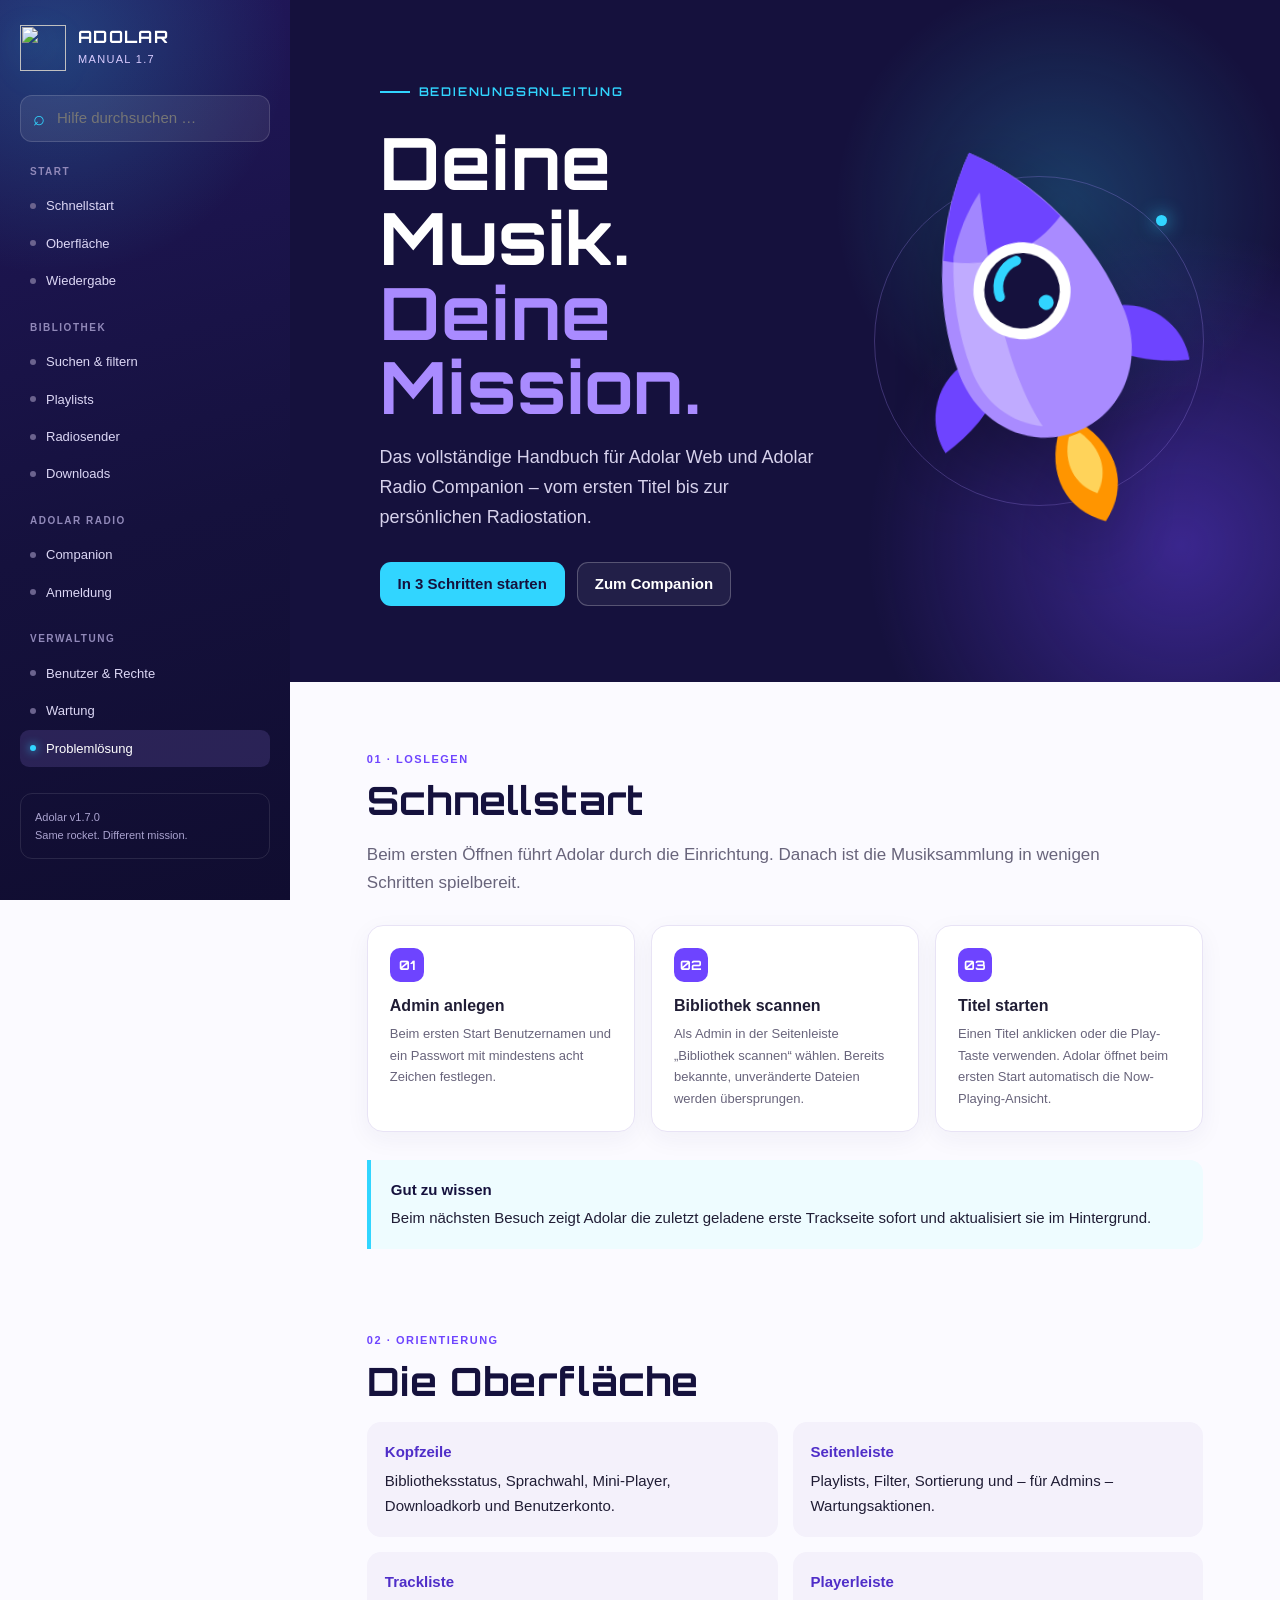
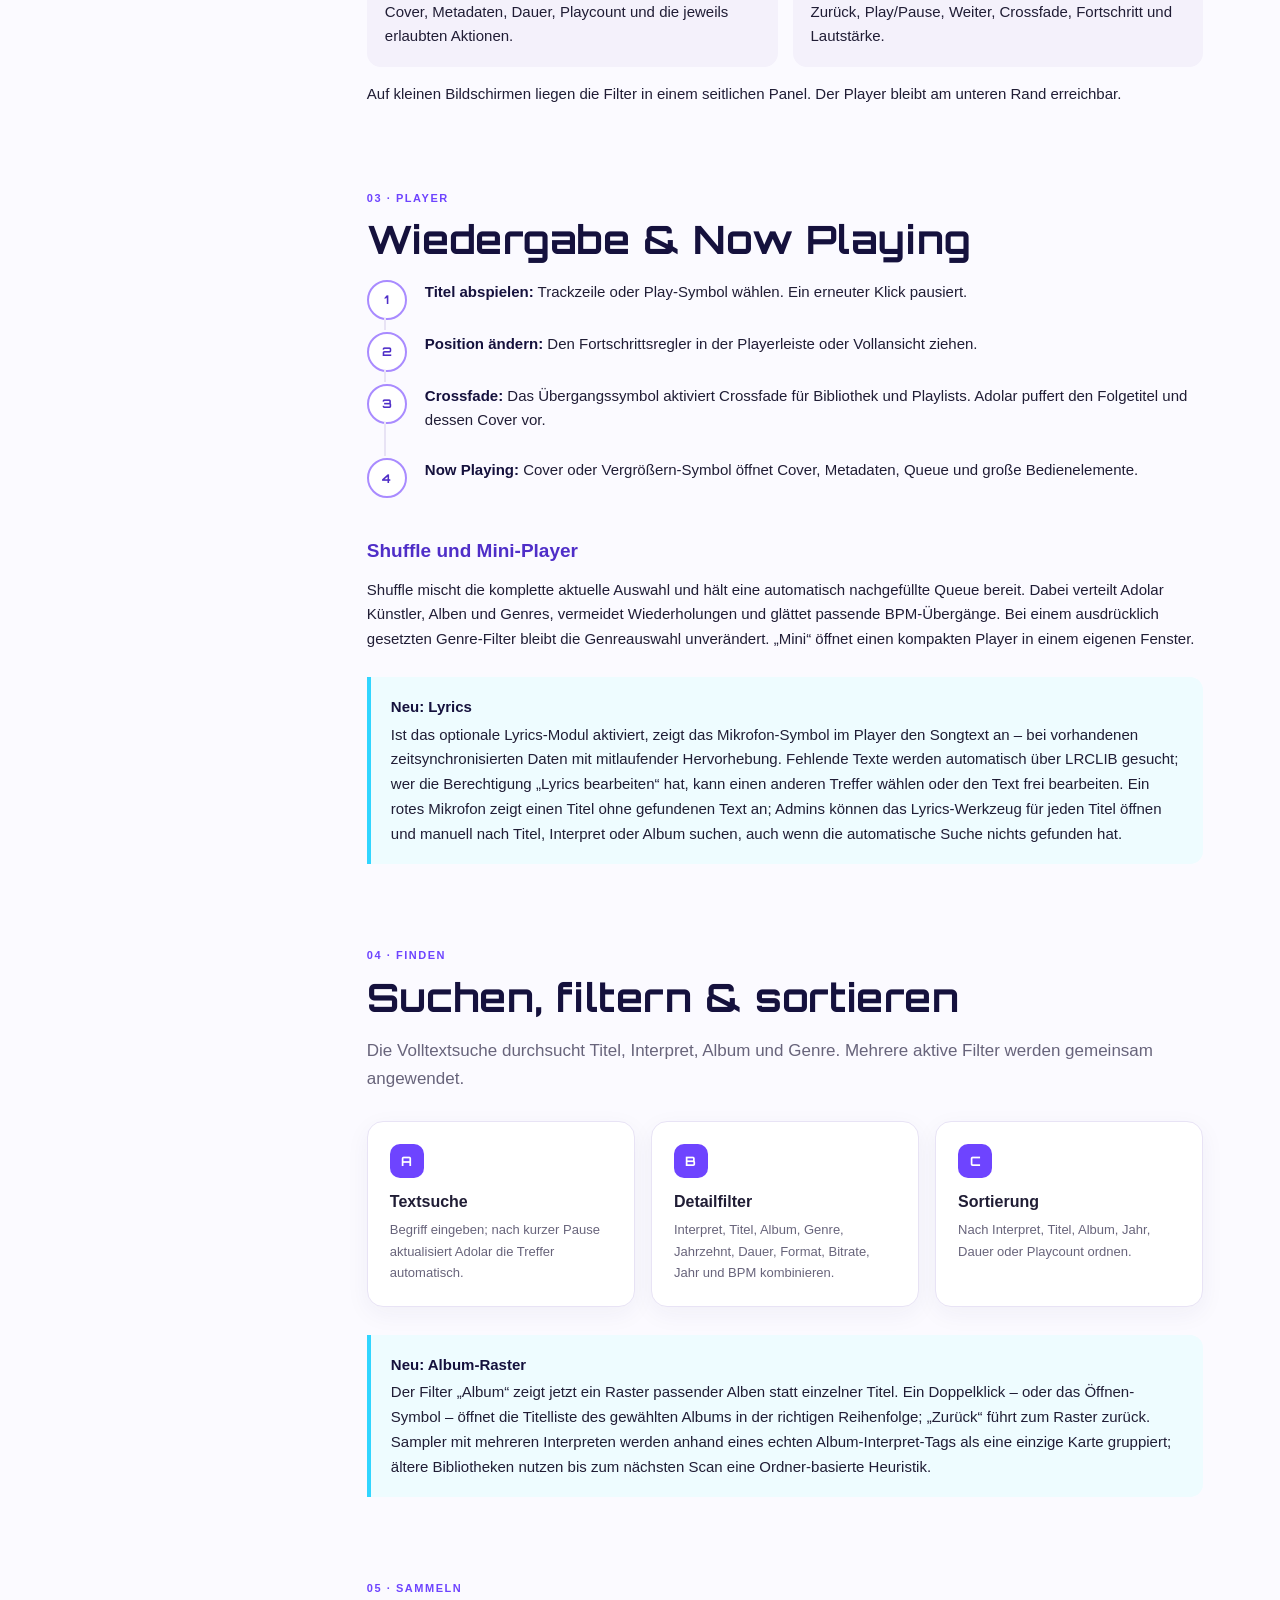
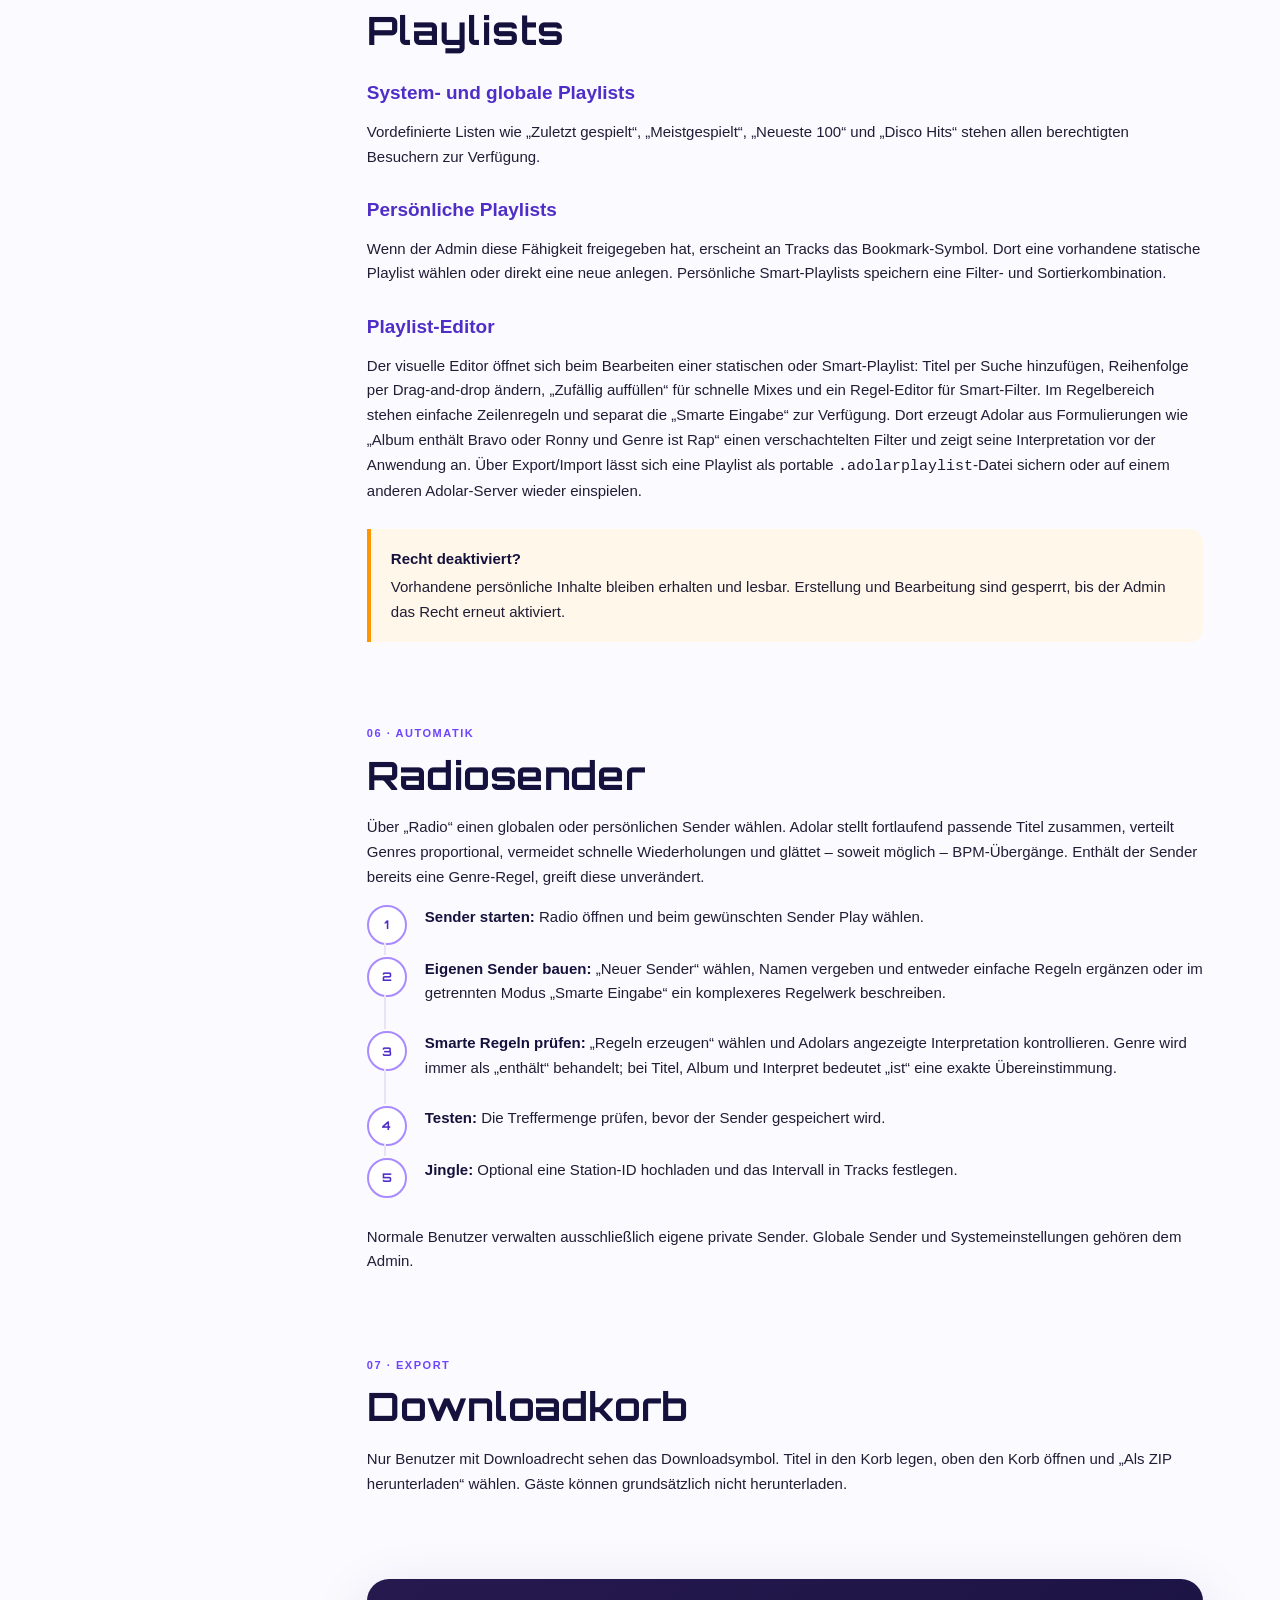
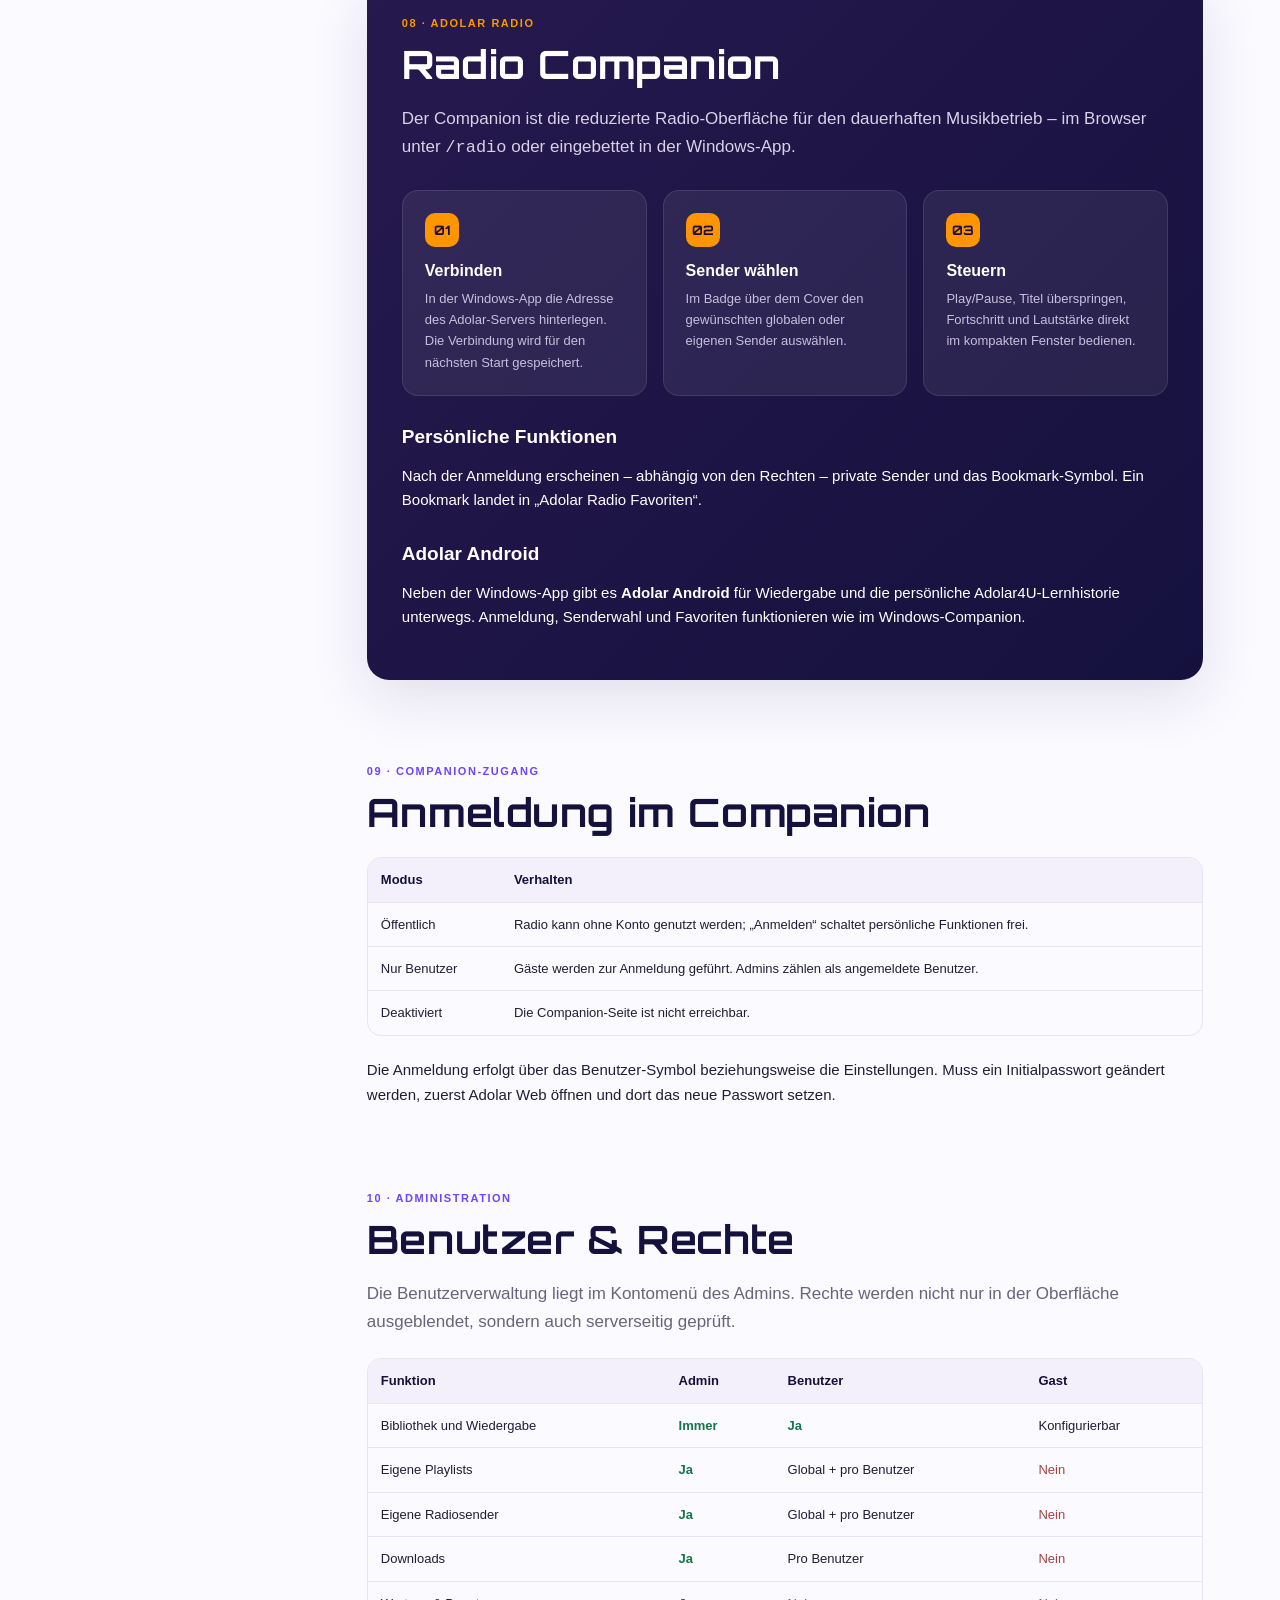
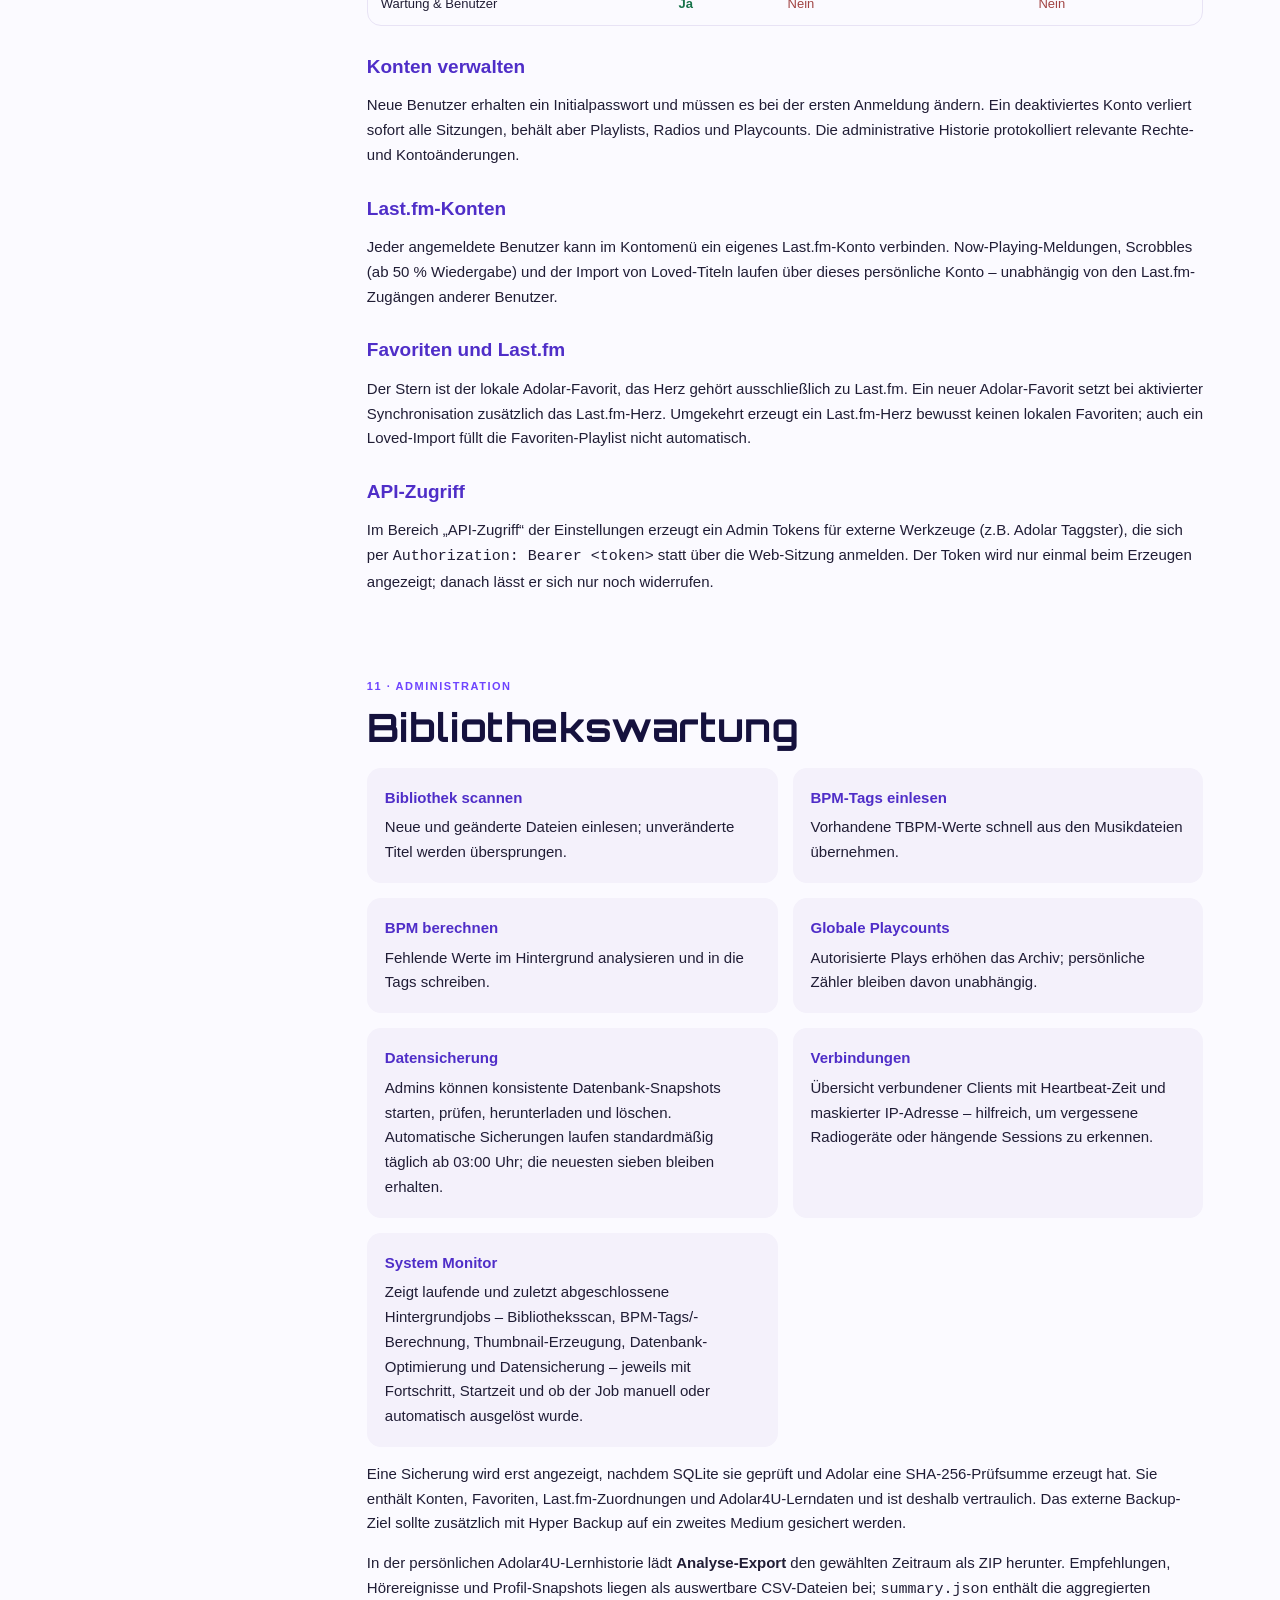
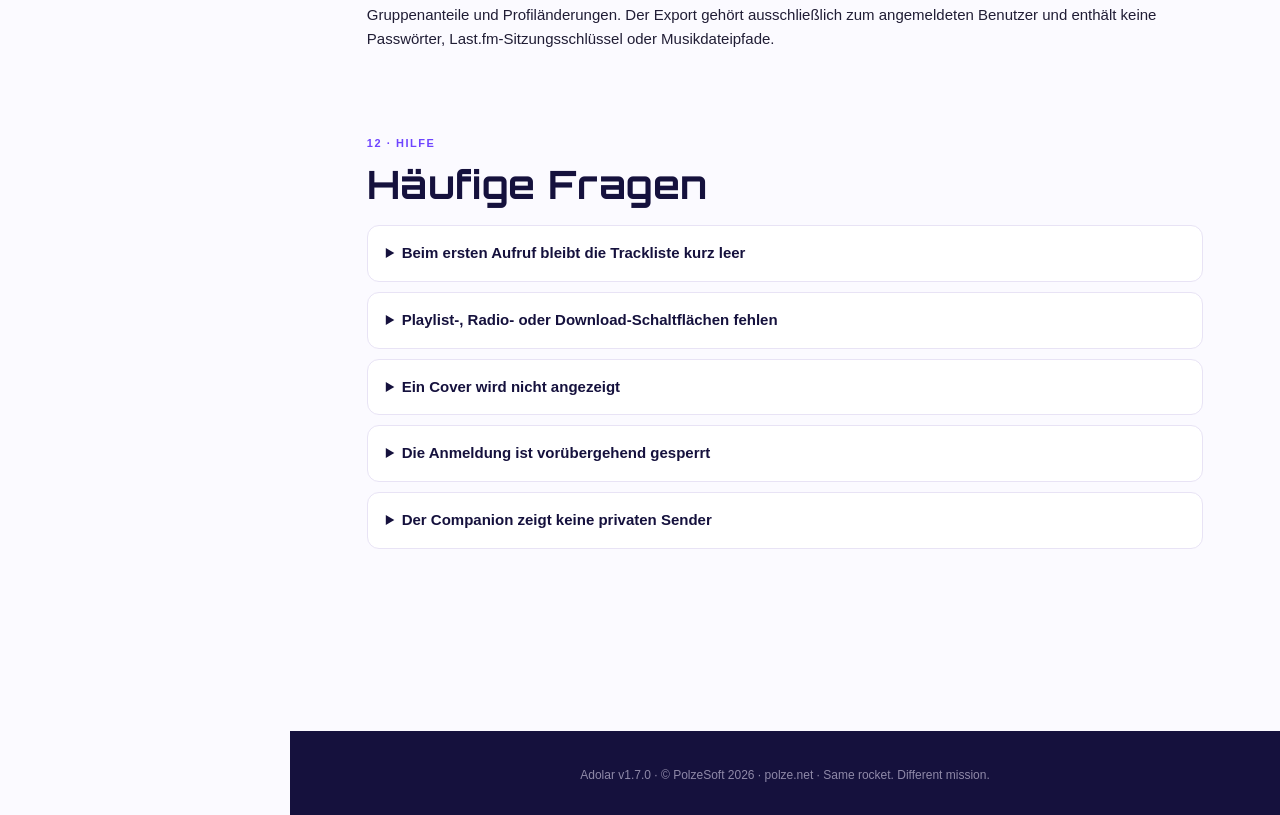
==== hilfe/manual.html @ d7c5a569 "docs: add lyrics roadmap and LRCLIB tray helper" ====
<!doctype html>
<html lang="de">
<head>
  <meta charset="utf-8">
  <meta name="viewport" content="width=device-width,initial-scale=1">
  <meta name="theme-color" content="#15113D">
  <title>Adolar Handbuch · Web & Radio Companion</title>
  <link rel="icon" href="../static/logo.svg" type="image/svg+xml">
  <link rel="preconnect" href="https://fonts.googleapis.com">
  <link rel="preconnect" href="https://fonts.gstatic.com" crossorigin>
  <link href="https://fonts.googleapis.com/css2?family=Orbitron:wght@600;700&display=swap" rel="stylesheet">
  <style>
    :root {
      --violet-dark:#4f2ec8; --violet:#6e44ff; --lavender:#a98bff;
      --lavender-light:#d9ccff; --cyan:#31d5ff; --navy:#15113d;
      --orange:#ff9500; --yellow:#ffd35a; --ink:#201d35; --muted:#68647b;
      --paper:#fbfaff; --line:#e8e3f5; --card:#fff; --sidebar:290px;
      --shadow:0 18px 60px rgba(38,25,93,.12);
    }
    * { box-sizing:border-box; }
    html { scroll-behavior:smooth; }
    body { margin:0; color:var(--ink); background:var(--paper); font:15px/1.65 Inter,-apple-system,BlinkMacSystemFont,"Segoe UI",sans-serif; }
    a { color:var(--violet-dark); text-decoration-thickness:1px; text-underline-offset:3px; }
    button,input { font:inherit; }
    .shell { min-height:100vh; }
    .sidebar { position:fixed; inset:0 auto 0 0; width:var(--sidebar); padding:25px 20px; color:#fff; background:
      radial-gradient(circle at 20% 5%,rgba(49,213,255,.22),transparent 26%),
      linear-gradient(165deg,#21175b 0%,var(--navy) 58%,#100d30 100%); overflow:auto; z-index:10; }
    .brand { display:flex; align-items:center; gap:12px; margin-bottom:24px; }
    .brand img { width:46px; height:46px; filter:drop-shadow(0 8px 15px rgba(49,213,255,.18)); }
    .brand-name { font:700 17px/1 "Orbitron","Segoe UI",sans-serif; letter-spacing:.08em; }
    .brand-sub { margin-top:5px; color:var(--lavender-light); font-size:11px; letter-spacing:.12em; text-transform:uppercase; }
    .search { position:relative; margin:0 0 22px; }
    .search input { width:100%; border:1px solid rgba(255,255,255,.14); border-radius:12px; padding:10px 12px 10px 36px; color:#fff; background:rgba(255,255,255,.08); outline:none; }
    .search input:focus { border-color:var(--cyan); box-shadow:0 0 0 3px rgba(49,213,255,.12); }
    .search::before { content:"⌕"; position:absolute; left:13px; top:7px; font-size:20px; color:var(--cyan); }
    .nav-label { margin:20px 10px 7px; color:#9189b9; font-size:10px; font-weight:700; letter-spacing:.15em; text-transform:uppercase; }
    nav a { display:flex; align-items:center; gap:10px; padding:8px 10px; border-radius:9px; color:#dcd7f5; text-decoration:none; font-size:13px; }
    nav a:hover,nav a.active { color:#fff; background:rgba(169,139,255,.16); }
    nav a::before { content:""; width:6px; height:6px; border-radius:50%; background:#6b638e; }
    nav a.active::before { background:var(--cyan); box-shadow:0 0 10px var(--cyan); }
    .side-foot { margin-top:26px; padding:14px; border:1px solid rgba(255,255,255,.1); border-radius:12px; color:#aaa3cf; font-size:11px; }
    .main { margin-left:var(--sidebar); }
    .hero { min-height:510px; padding:76px clamp(28px,7vw,110px); color:#fff; background:
      radial-gradient(circle at 78% 30%,rgba(49,213,255,.22),transparent 25%),
      radial-gradient(circle at 90% 80%,rgba(110,68,255,.42),transparent 30%),var(--navy); overflow:hidden; }
    .hero-grid { display:grid; grid-template-columns:minmax(0,1.2fr) minmax(300px,.8fr); align-items:center; gap:55px; max-width:1180px; margin:auto; }
    .eyebrow { display:inline-flex; align-items:center; gap:9px; color:var(--cyan); font:600 12px/1 "Orbitron",sans-serif; letter-spacing:.15em; text-transform:uppercase; }
    .eyebrow::before { content:""; width:30px; height:2px; background:var(--cyan); }
    h1,h2,h3 { line-height:1.18; }
    h1 { max-width:720px; margin:24px 0 19px; font:700 clamp(38px,6vw,72px)/1.04 "Orbitron",sans-serif; letter-spacing:.015em; }
    h1 span { color:var(--lavender); }
    .lead { max-width:670px; margin:0 0 30px; color:#d7d2ec; font-size:18px; }
    .hero-actions { display:flex; gap:12px; flex-wrap:wrap; }
    .btn { display:inline-flex; align-items:center; justify-content:center; min-height:44px; padding:0 17px; border:1px solid transparent; border-radius:11px; font-weight:700; text-decoration:none; }
    .btn.primary { color:var(--navy); background:var(--cyan); }
    .btn.ghost { color:#fff; border-color:rgba(255,255,255,.24); background:rgba(255,255,255,.06); }
    .rocket-card { position:relative; min-height:340px; display:grid; place-items:center; }
    .orbit { position:absolute; width:330px; height:330px; border:1px solid rgba(169,139,255,.28); border-radius:50%; }
    .orbit::after { content:""; position:absolute; top:38px; right:36px; width:11px; height:11px; border-radius:50%; background:var(--cyan); box-shadow:0 0 18px var(--cyan); }
    .rocket-card svg { position:relative; width:min(100%,340px); filter:drop-shadow(0 28px 38px rgba(0,0,0,.3)); transform:rotate(3deg); }
    .content { max-width:1040px; margin:auto; padding:68px clamp(24px,6vw,80px) 100px; }
    section { scroll-margin-top:26px; margin-bottom:82px; }
    h2 { margin:0 0 18px; color:var(--navy); font:700 clamp(27px,4vw,39px)/1.15 "Orbitron",sans-serif; letter-spacing:.015em; }
    h3 { margin:30px 0 12px; color:var(--violet-dark); font-size:19px; }
    .kicker { margin-bottom:10px; color:var(--violet); font-size:11px; font-weight:800; letter-spacing:.14em; text-transform:uppercase; }
    .intro { max-width:800px; color:var(--muted); font-size:17px; }
    .cards { display:grid; grid-template-columns:repeat(3,minmax(0,1fr)); gap:16px; margin:28px 0; }
    .card { padding:22px; border:1px solid var(--line); border-radius:16px; background:var(--card); box-shadow:0 7px 25px rgba(49,37,95,.05); }
    .card .num { display:grid; place-items:center; width:34px; height:34px; margin-bottom:15px; border-radius:10px; color:#fff; background:var(--violet); font:700 13px "Orbitron",sans-serif; }
    .card h3 { margin:0 0 7px; color:var(--ink); font-size:16px; }
    .card p { margin:0; color:var(--muted); font-size:13px; }
    .callout { margin:25px 0; padding:18px 20px; border-left:4px solid var(--cyan); border-radius:0 13px 13px 0; background:#eefcff; }
    .callout.warning { border-color:var(--orange); background:#fff7e9; }
    .callout strong { display:block; margin-bottom:3px; color:var(--navy); }
    .steps { counter-reset:step; padding:0; list-style:none; }
    .steps li { position:relative; min-height:52px; padding:0 0 25px 58px; }
    .steps li::before { counter-increment:step; content:counter(step); position:absolute; left:0; top:0; display:grid; place-items:center; width:36px; height:36px; border:2px solid var(--lavender); border-radius:50%; color:var(--violet-dark); font:700 12px "Orbitron",sans-serif; background:#fff; }
    .steps li:not(:last-child)::after { content:""; position:absolute; left:17px; top:38px; bottom:2px; width:2px; background:var(--line); }
    .steps strong { color:var(--navy); }
    .ui-map { display:grid; grid-template-columns:repeat(2,minmax(0,1fr)); gap:15px; }
    .ui-item { padding:18px; border-radius:14px; background:#f4f1fb; }
    .ui-item b { display:block; margin-bottom:5px; color:var(--violet-dark); }
    table { width:100%; border-collapse:separate; border-spacing:0; margin:22px 0; overflow:hidden; border:1px solid var(--line); border-radius:14px; font-size:13px; }
    th,td { padding:11px 13px; border-bottom:1px solid var(--line); text-align:left; vertical-align:top; }
    th { color:var(--navy); background:#f3f0fb; }
    tr:last-child td { border-bottom:0; }
    .yes { color:#18734a; font-weight:700; } .no { color:#a14444; }
    details { margin:10px 0; border:1px solid var(--line); border-radius:12px; background:#fff; }
    summary { cursor:pointer; padding:15px 18px; color:var(--navy); font-weight:700; }
    details p { padding:0 18px 17px; margin:0; color:var(--muted); }
    .companion { padding:35px; border-radius:22px; color:#fff; background:linear-gradient(135deg,#26194e,var(--navy)); box-shadow:var(--shadow); }
    .companion h2,.companion h3 { color:#fff; } .companion .intro { color:#d8d1e8; }
    .companion .card { border-color:rgba(255,255,255,.1); background:rgba(255,255,255,.07); box-shadow:none; }
    .companion .card h3 { color:#fff; } .companion .card p { color:#c7c0db; }
    .companion .card .num { color:var(--navy); background:var(--orange); }
    .search-hidden { display:none !important; }
    .no-results { display:none; padding:30px; border:1px dashed var(--lavender); border-radius:14px; text-align:center; color:var(--muted); }
    footer { padding:35px; color:#8f89a8; background:var(--navy); text-align:center; font-size:12px; }
    @media (max-width:900px) {
      :root { --sidebar:0px; }
      .sidebar { position:sticky; top:0; width:100%; height:auto; padding:12px 16px; overflow:visible; display:flex; align-items:center; gap:14px; }
      .brand { margin:0; min-width:max-content; } .brand img { width:34px; height:34px; } .brand-sub,.nav-label,.side-foot { display:none; }
      .search { flex:1; margin:0; } nav { display:none; }
      .main { margin:0; } .hero { padding-top:55px; } .hero-grid { grid-template-columns:1fr; } .rocket-card { display:none; }
      .cards { grid-template-columns:1fr; } .ui-map { grid-template-columns:1fr; }
    }
    @media (max-width:580px) { .brand-name { font-size:13px; } .content { padding-inline:18px; } .hero { padding-inline:22px; } .companion { padding:24px 18px; } table { display:block; overflow-x:auto; } }
    @media print { .sidebar,.hero-actions { display:none; } .main { margin:0; } .hero { min-height:auto; padding:35px; background:#fff; color:var(--navy); } .hero-grid { display:block; } .rocket-card { display:none; } .lead { color:var(--muted); } .content { max-width:none; padding:35px; } section { break-inside:avoid; margin-bottom:45px; } .companion { color:var(--ink); background:#fff; border:1px solid var(--line); box-shadow:none; } .companion h2,.companion h3 { color:var(--navy); } }
  </style>
</head>
<body>
<div class="shell">
  <aside class="sidebar">
    <div class="brand"><img src="../static/logo.svg" alt=""><div><div class="brand-name">ADOLAR</div><div class="brand-sub">Manual 1.7</div></div></div>
    <div class="search"><input id="help-search" type="search" placeholder="Hilfe durchsuchen …" aria-label="Handbuch durchsuchen"></div>
    <nav aria-label="Kapitel">
      <div class="nav-label">Start</div>
      <a href="#start">Schnellstart</a><a href="#oberflaeche">Oberfläche</a><a href="#wiedergabe">Wiedergabe</a>
      <div class="nav-label">Bibliothek</div>
      <a href="#suchen">Suchen & filtern</a><a href="#playlists">Playlists</a><a href="#radio">Radiosender</a><a href="#downloads">Downloads</a>
      <div class="nav-label">Adolar Radio</div>
      <a href="#companion">Companion</a><a href="#anmeldung">Anmeldung</a>
      <div class="nav-label">Verwaltung</div>
      <a href="#benutzer">Benutzer & Rechte</a><a href="#wartung">Wartung</a><a href="#probleme">Problemlösung</a>
    </nav>
    <div class="side-foot">Adolar v1.7.0<br>Same rocket. Different mission.</div>
  </aside>

  <main class="main">
    <header class="hero">
      <div class="hero-grid">
        <div><div class="eyebrow">Bedienungsanleitung</div><h1>Deine Musik.<br><span>Deine Mission.</span></h1>
          <p class="lead">Das vollständige Handbuch für Adolar Web und Adolar Radio Companion – vom ersten Titel bis zur persönlichen Radiostation.</p>
          <div class="hero-actions"><a class="btn primary" href="#start">In 3 Schritten starten</a><a class="btn ghost" href="#companion">Zum Companion</a></div>
        </div>
        <div class="rocket-card" aria-hidden="true"><div class="orbit"></div>
          <svg viewBox="0 0 280 390" xmlns="http://www.w3.org/2000/svg">
            <g transform="translate(0 0) rotate(-24 140 190)">
              <path fill="#ff9500" d="M126 278 C100 312 105 350 136 372 C167 350 172 312 146 278 Z"/><path fill="#ffd35a" d="M132 287 C118 308 121 331 138 345 C154 331 157 308 143 287 Z"/>
              <rect x="95" y="243" width="90" height="34" rx="17" fill="#6e44ff"/><path fill="#6e44ff" d="M62 190 C30 200 14 232 20 260 C47 253 73 239 94 216 Z M188 216 C210 239 235 253 262 260 C268 232 252 200 220 190 Z"/>
              <path fill="#a98bff" d="M140 8 C91 55 58 127 58 197 C58 247 94 285 140 285 C186 285 222 247 222 197 C222 127 189 55 140 8 Z"/><path fill="#6e44ff" d="M140 8 C116 31 96 61 82 93 C119 116 161 116 198 93 C184 61 164 31 140 8 Z"/><path fill="#d9ccff" opacity=".48" d="M92 93 C78 126 70 162 70 197 C70 230 87 256 113 269 C103 223 107 155 136 46 C119 58 104 74 92 93 Z"/>
              <circle cx="140" cy="145" r="45" fill="#fff"/><circle cx="140" cy="145" r="35" fill="#15113d"/><path d="M119 143 C119 129 131 117 145 117" fill="none" stroke="#31d5ff" stroke-width="9" stroke-linecap="round"/><circle cx="157" cy="163" r="7" fill="#31d5ff"/>
            </g>
          </svg>
        </div>
      </div>
    </header>

    <div class="content" id="manual-content">
      <div id="no-results" class="no-results">Kein Kapitel passt zu deiner Suche. Probiere einen kürzeren Begriff.</div>

      <section id="start" data-search="start schnellstart anmelden admin scan musik">
        <div class="kicker">01 · Loslegen</div><h2>Schnellstart</h2><p class="intro">Beim ersten Öffnen führt Adolar durch die Einrichtung. Danach ist die Musiksammlung in wenigen Schritten spielbereit.</p>
        <div class="cards"><article class="card"><div class="num">01</div><h3>Admin anlegen</h3><p>Beim ersten Start Benutzernamen und ein Passwort mit mindestens acht Zeichen festlegen.</p></article><article class="card"><div class="num">02</div><h3>Bibliothek scannen</h3><p>Als Admin in der Seitenleiste „Bibliothek scannen“ wählen. Bereits bekannte, unveränderte Dateien werden übersprungen.</p></article><article class="card"><div class="num">03</div><h3>Titel starten</h3><p>Einen Titel anklicken oder die Play-Taste verwenden. Adolar öffnet beim ersten Start automatisch die Now-Playing-Ansicht.</p></article></div>
        <div class="callout"><strong>Gut zu wissen</strong>Beim nächsten Besuch zeigt Adolar die zuletzt geladene erste Trackseite sofort und aktualisiert sie im Hintergrund.</div>
      </section>

      <section id="oberflaeche" data-search="oberfläche navigation topbar seitenleiste trackliste player korb">
        <div class="kicker">02 · Orientierung</div><h2>Die Oberfläche</h2>
        <div class="ui-map"><div class="ui-item"><b>Kopfzeile</b>Bibliotheksstatus, Sprachwahl, Mini-Player, Downloadkorb und Benutzerkonto.</div><div class="ui-item"><b>Seitenleiste</b>Playlists, Filter, Sortierung und – für Admins – Wartungsaktionen.</div><div class="ui-item"><b>Trackliste</b>Cover, Metadaten, Dauer, Playcount und die jeweils erlaubten Aktionen.</div><div class="ui-item"><b>Playerleiste</b>Zurück, Play/Pause, Weiter, Crossfade, Fortschritt und Lautstärke.</div></div>
        <p>Auf kleinen Bildschirmen liegen die Filter in einem seitlichen Panel. Der Player bleibt am unteren Rand erreichbar.</p>
      </section>

      <section id="wiedergabe" data-search="wiedergabe now playing crossfade lautstärke shuffle mini player fortschritt">
        <div class="kicker">03 · Player</div><h2>Wiedergabe & Now Playing</h2>
        <ol class="steps"><li><strong>Titel abspielen:</strong> Trackzeile oder Play-Symbol wählen. Ein erneuter Klick pausiert.</li><li><strong>Position ändern:</strong> Den Fortschrittsregler in der Playerleiste oder Vollansicht ziehen.</li><li><strong>Crossfade:</strong> Das Übergangssymbol aktiviert Crossfade für Bibliothek und Playlists. Adolar puffert den Folgetitel und dessen Cover vor.</li><li><strong>Now Playing:</strong> Cover oder Vergrößern-Symbol öffnet Cover, Metadaten, Queue und große Bedienelemente.</li></ol>
        <h3>Shuffle und Mini-Player</h3><p>Shuffle mischt die komplette aktuelle Auswahl und hält eine automatisch nachgefüllte Queue bereit. Dabei verteilt Adolar Künstler, Alben und Genres, vermeidet Wiederholungen und glättet passende BPM-Übergänge. Bei einem ausdrücklich gesetzten Genre-Filter bleibt die Genreauswahl unverändert. „Mini“ öffnet einen kompakten Player in einem eigenen Fenster.</p>
        <div class="callout"><strong>Neu: Lyrics</strong>Ist das optionale Lyrics-Modul aktiviert, zeigt das Mikrofon-Symbol im Player den Songtext an – bei vorhandenen zeitsynchronisierten Daten mit mitlaufender Hervorhebung. Fehlende Texte werden automatisch über LRCLIB gesucht; wer die Berechtigung „Lyrics bearbeiten“ hat, kann einen anderen Treffer wählen oder den Text frei bearbeiten. Ein rotes Mikrofon zeigt einen Titel ohne gefundenen Text an; Admins können das Lyrics-Werkzeug für jeden Titel öffnen und manuell nach Titel, Interpret oder Album suchen, auch wenn die automatische Suche nichts gefunden hat.</div>
      </section>

      <section id="suchen" data-search="suche filter interpret titel album genre jahr jahrzehnt bpm bitrate format sortieren raster grid sampler various artists">
        <div class="kicker">04 · Finden</div><h2>Suchen, filtern & sortieren</h2><p class="intro">Die Volltextsuche durchsucht Titel, Interpret, Album und Genre. Mehrere aktive Filter werden gemeinsam angewendet.</p>
        <div class="cards"><article class="card"><div class="num">A</div><h3>Textsuche</h3><p>Begriff eingeben; nach kurzer Pause aktualisiert Adolar die Treffer automatisch.</p></article><article class="card"><div class="num">B</div><h3>Detailfilter</h3><p>Interpret, Titel, Album, Genre, Jahrzehnt, Dauer, Format, Bitrate, Jahr und BPM kombinieren.</p></article><article class="card"><div class="num">C</div><h3>Sortierung</h3><p>Nach Interpret, Titel, Album, Jahr, Dauer oder Playcount ordnen.</p></article></div>
        <div class="callout"><strong>Neu: Album-Raster</strong>Der Filter „Album“ zeigt jetzt ein Raster passender Alben statt einzelner Titel. Ein Doppelklick – oder das Öffnen-Symbol – öffnet die Titelliste des gewählten Albums in der richtigen Reihenfolge; „Zurück“ führt zum Raster zurück. Sampler mit mehreren Interpreten werden anhand eines echten Album-Interpret-Tags als eine einzige Karte gruppiert; ältere Bibliotheken nutzen bis zum nächsten Scan eine Ordner-basierte Heuristik.</div>
      </section>

      <section id="playlists" data-search="playlist smart statisch bookmark favoriten löschen persönlich global editor dragdrop drag drop import export adolarplaylist">
        <div class="kicker">05 · Sammeln</div><h2>Playlists</h2>
        <h3>System- und globale Playlists</h3><p>Vordefinierte Listen wie „Zuletzt gespielt“, „Meistgespielt“, „Neueste 100“ und „Disco Hits“ stehen allen berechtigten Besuchern zur Verfügung.</p>
        <h3>Persönliche Playlists</h3><p>Wenn der Admin diese Fähigkeit freigegeben hat, erscheint an Tracks das Bookmark-Symbol. Dort eine vorhandene statische Playlist wählen oder direkt eine neue anlegen. Persönliche Smart-Playlists speichern eine Filter- und Sortierkombination.</p>
        <h3>Playlist-Editor</h3><p>Der visuelle Editor öffnet sich beim Bearbeiten einer statischen oder Smart-Playlist: Titel per Suche hinzufügen, Reihenfolge per Drag-and-drop ändern, „Zufällig auffüllen“ für schnelle Mixes und ein Regel-Editor für Smart-Filter. Im Regelbereich stehen einfache Zeilenregeln und separat die „Smarte Eingabe“ zur Verfügung. Dort erzeugt Adolar aus Formulierungen wie „Album enthält Bravo oder Ronny und Genre ist Rap“ einen verschachtelten Filter und zeigt seine Interpretation vor der Anwendung an. Über Export/Import lässt sich eine Playlist als portable <code>.adolarplaylist</code>-Datei sichern oder auf einem anderen Adolar-Server wieder einspielen.</p>
        <div class="callout warning"><strong>Recht deaktiviert?</strong>Vorhandene persönliche Inhalte bleiben erhalten und lesbar. Erstellung und Bearbeitung sind gesperrt, bis der Admin das Recht erneut aktiviert.</div>
      </section>

      <section id="radio" data-search="radio sender stations jingle regeln filter privat global crossfade">
        <div class="kicker">06 · Automatik</div><h2>Radiosender</h2><p>Über „Radio“ einen globalen oder persönlichen Sender wählen. Adolar stellt fortlaufend passende Titel zusammen, verteilt Genres proportional, vermeidet schnelle Wiederholungen und glättet – soweit möglich – BPM-Übergänge. Enthält der Sender bereits eine Genre-Regel, greift diese unverändert.</p>
        <ol class="steps"><li><strong>Sender starten:</strong> Radio öffnen und beim gewünschten Sender Play wählen.</li><li><strong>Eigenen Sender bauen:</strong> „Neuer Sender“ wählen, Namen vergeben und entweder einfache Regeln ergänzen oder im getrennten Modus „Smarte Eingabe“ ein komplexeres Regelwerk beschreiben.</li><li><strong>Smarte Regeln prüfen:</strong> „Regeln erzeugen“ wählen und Adolars angezeigte Interpretation kontrollieren. Genre wird immer als „enthält“ behandelt; bei Titel, Album und Interpret bedeutet „ist“ eine exakte Übereinstimmung.</li><li><strong>Testen:</strong> Die Treffermenge prüfen, bevor der Sender gespeichert wird.</li><li><strong>Jingle:</strong> Optional eine Station-ID hochladen und das Intervall in Tracks festlegen.</li></ol>
        <p>Normale Benutzer verwalten ausschließlich eigene private Sender. Globale Sender und Systemeinstellungen gehören dem Admin.</p>
      </section>

      <section id="downloads" data-search="download korb zip herunterladen berechtigung">
        <div class="kicker">07 · Export</div><h2>Downloadkorb</h2><p>Nur Benutzer mit Downloadrecht sehen das Downloadsymbol. Titel in den Korb legen, oben den Korb öffnen und „Als ZIP herunterladen“ wählen. Gäste können grundsätzlich nicht herunterladen.</p>
      </section>

      <section id="companion" class="companion" data-search="companion adolar radio windows android einstellungen station cover favoriten bookmark">
        <div class="kicker" style="color:var(--orange)">08 · Adolar Radio</div><h2>Radio Companion</h2><p class="intro">Der Companion ist die reduzierte Radio-Oberfläche für den dauerhaften Musikbetrieb – im Browser unter <code>/radio</code> oder eingebettet in der Windows-App.</p>
        <div class="cards"><article class="card"><div class="num">01</div><h3>Verbinden</h3><p>In der Windows-App die Adresse des Adolar-Servers hinterlegen. Die Verbindung wird für den nächsten Start gespeichert.</p></article><article class="card"><div class="num">02</div><h3>Sender wählen</h3><p>Im Badge über dem Cover den gewünschten globalen oder eigenen Sender auswählen.</p></article><article class="card"><div class="num">03</div><h3>Steuern</h3><p>Play/Pause, Titel überspringen, Fortschritt und Lautstärke direkt im kompakten Fenster bedienen.</p></article></div>
        <h3>Persönliche Funktionen</h3><p>Nach der Anmeldung erscheinen – abhängig von den Rechten – private Sender und das Bookmark-Symbol. Ein Bookmark landet in „Adolar Radio Favoriten“.</p>
        <h3>Adolar Android</h3><p>Neben der Windows-App gibt es <b>Adolar Android</b> für Wiedergabe und die persönliche Adolar4U-Lernhistorie unterwegs. Anmeldung, Senderwahl und Favoriten funktionieren wie im Windows-Companion.</p>
      </section>

      <section id="anmeldung" data-search="companion anmelden login öffentlich authentifiziert deaktiviert passwort">
        <div class="kicker">09 · Companion-Zugang</div><h2>Anmeldung im Companion</h2>
        <table><thead><tr><th>Modus</th><th>Verhalten</th></tr></thead><tbody><tr><td>Öffentlich</td><td>Radio kann ohne Konto genutzt werden; „Anmelden“ schaltet persönliche Funktionen frei.</td></tr><tr><td>Nur Benutzer</td><td>Gäste werden zur Anmeldung geführt. Admins zählen als angemeldete Benutzer.</td></tr><tr><td>Deaktiviert</td><td>Die Companion-Seite ist nicht erreichbar.</td></tr></tbody></table>
        <p>Die Anmeldung erfolgt über das Benutzer-Symbol beziehungsweise die Einstellungen. Muss ein Initialpasswort geändert werden, zuerst Adolar Web öffnen und dort das neue Passwort setzen.</p>
      </section>

      <section id="benutzer" data-search="admin benutzer rechte anonym gast account audit playlist radio download playcount lastfm konten api token taggster bearer">
        <div class="kicker">10 · Administration</div><h2>Benutzer & Rechte</h2><p class="intro">Die Benutzerverwaltung liegt im Kontomenü des Admins. Rechte werden nicht nur in der Oberfläche ausgeblendet, sondern auch serverseitig geprüft.</p>
        <table><thead><tr><th>Funktion</th><th>Admin</th><th>Benutzer</th><th>Gast</th></tr></thead><tbody><tr><td>Bibliothek und Wiedergabe</td><td class="yes">Immer</td><td class="yes">Ja</td><td>Konfigurierbar</td></tr><tr><td>Eigene Playlists</td><td class="yes">Ja</td><td>Global + pro Benutzer</td><td class="no">Nein</td></tr><tr><td>Eigene Radiosender</td><td class="yes">Ja</td><td>Global + pro Benutzer</td><td class="no">Nein</td></tr><tr><td>Downloads</td><td class="yes">Ja</td><td>Pro Benutzer</td><td class="no">Nein</td></tr><tr><td>Wartung & Benutzer</td><td class="yes">Ja</td><td class="no">Nein</td><td class="no">Nein</td></tr></tbody></table>
        <h3>Konten verwalten</h3><p>Neue Benutzer erhalten ein Initialpasswort und müssen es bei der ersten Anmeldung ändern. Ein deaktiviertes Konto verliert sofort alle Sitzungen, behält aber Playlists, Radios und Playcounts. Die administrative Historie protokolliert relevante Rechte- und Kontoänderungen.</p>
        <h3>Last.fm-Konten</h3><p>Jeder angemeldete Benutzer kann im Kontomenü ein eigenes Last.fm-Konto verbinden. Now-Playing-Meldungen, Scrobbles (ab 50 % Wiedergabe) und der Import von Loved-Titeln laufen über dieses persönliche Konto – unabhängig von den Last.fm-Zugängen anderer Benutzer.</p>
        <h3>Favoriten und Last.fm</h3><p>Der Stern ist der lokale Adolar-Favorit, das Herz gehört ausschließlich zu Last.fm. Ein neuer Adolar-Favorit setzt bei aktivierter Synchronisation zusätzlich das Last.fm-Herz. Umgekehrt erzeugt ein Last.fm-Herz bewusst keinen lokalen Favoriten; auch ein Loved-Import füllt die Favoriten-Playlist nicht automatisch.</p>
        <h3>API-Zugriff</h3><p>Im Bereich „API-Zugriff“ der Einstellungen erzeugt ein Admin Tokens für externe Werkzeuge (z.B. Adolar Taggster), die sich per <code>Authorization: Bearer &lt;token&gt;</code> statt über die Web-Sitzung anmelden. Der Token wird nur einmal beim Erzeugen angezeigt; danach lässt er sich nur noch widerrufen.</p>
      </section>

      <section id="wartung" data-search="wartung admin scan bpm tags lastfm playcount archiv backup datensicherung usb verbindungen clients ip system monitor jobs hintergrund">
        <div class="kicker">11 · Administration</div><h2>Bibliothekswartung</h2>
        <div class="ui-map"><div class="ui-item"><b>Bibliothek scannen</b>Neue und geänderte Dateien einlesen; unveränderte Titel werden übersprungen.</div><div class="ui-item"><b>BPM-Tags einlesen</b>Vorhandene TBPM-Werte schnell aus den Musikdateien übernehmen.</div><div class="ui-item"><b>BPM berechnen</b>Fehlende Werte im Hintergrund analysieren und in die Tags schreiben.</div><div class="ui-item"><b>Globale Playcounts</b>Autorisierte Plays erhöhen das Archiv; persönliche Zähler bleiben davon unabhängig.</div><div class="ui-item"><b>Datensicherung</b>Admins können konsistente Datenbank-Snapshots starten, prüfen, herunterladen und löschen. Automatische Sicherungen laufen standardmäßig täglich ab 03:00 Uhr; die neuesten sieben bleiben erhalten.</div><div class="ui-item"><b>Verbindungen</b>Übersicht verbundener Clients mit Heartbeat-Zeit und maskierter IP-Adresse – hilfreich, um vergessene Radiogeräte oder hängende Sessions zu erkennen.</div><div class="ui-item"><b>System Monitor</b>Zeigt laufende und zuletzt abgeschlossene Hintergrundjobs – Bibliotheksscan, BPM-Tags/-Berechnung, Thumbnail-Erzeugung, Datenbank-Optimierung und Datensicherung – jeweils mit Fortschritt, Startzeit und ob der Job manuell oder automatisch ausgelöst wurde.</div></div>
        <p>Eine Sicherung wird erst angezeigt, nachdem SQLite sie geprüft und Adolar eine SHA-256-Prüfsumme erzeugt hat. Sie enthält Konten, Favoriten, Last.fm-Zuordnungen und Adolar4U-Lerndaten und ist deshalb vertraulich. Das externe Backup-Ziel sollte zusätzlich mit Hyper Backup auf ein zweites Medium gesichert werden.</p>
        <p>In der persönlichen Adolar4U-Lernhistorie lädt <b>Analyse-Export</b> den gewählten Zeitraum als ZIP herunter. Empfehlungen, Hörereignisse und Profil-Snapshots liegen als auswertbare CSV-Dateien bei; <code>summary.json</code> enthält die aggregierten Gruppenanteile und Profiländerungen. Der Export gehört ausschließlich zum angemeldeten Benutzer und enthält keine Passwörter, Last.fm-Sitzungsschlüssel oder Musikdateipfade.</p>
      </section>

      <section id="probleme" data-search="probleme fehler langsam kein cover kein download login gesperrt ton">
        <div class="kicker">12 · Hilfe</div><h2>Häufige Fragen</h2>
        <details><summary>Beim ersten Aufruf bleibt die Trackliste kurz leer</summary><p>Ein NAS kann seine Festplatten schlafen legen. Adolar zeigt nach einem erfolgreichen Aufruf eine zwischengespeicherte erste Seite sofort an und aktualisiert sie im Hintergrund. Der allererste Aufruf eines neuen Browsers benötigt den normalen Datenbankzugriff.</p></details>
        <details><summary>Playlist-, Radio- oder Download-Schaltflächen fehlen</summary><p>Diese Funktionen hängen von globalen und persönlichen Benutzerrechten ab. Der Admin kann sie in der Benutzerverwaltung aktivieren.</p></details>
        <details><summary>Ein Cover wird nicht angezeigt</summary><p>Fehlt eingebettetes Cover-Art oder ist es beschädigt, verwendet Adolar automatisch einen farbigen Platzhalter mit den Initialen des Interpreten.</p></details>
        <details><summary>Die Anmeldung ist vorübergehend gesperrt</summary><p>Nach mehreren Fehlversuchen greift der Brute-Force-Schutz. Kurz warten oder den Admin bitten, die IP in der Benutzerverwaltung zu entsperren.</p></details>
        <details><summary>Der Companion zeigt keine privaten Sender</summary><p>Im Companion anmelden und prüfen lassen, ob das Recht „Eigene Radiosender“ aktiv ist. Private Sender anderer Benutzer bleiben unsichtbar.</p></details>
      </section>
    </div>
    <footer>Adolar v1.7.0 · © PolzeSoft 2026 · polze.net · Same rocket. Different mission.</footer>
  </main>
</div>
<script>
  const sections=[...document.querySelectorAll("#manual-content > section")];
  const links=[...document.querySelectorAll("nav a")];
  const search=document.getElementById("help-search");
  search.addEventListener("input",()=>{
    const q=search.value.trim().toLocaleLowerCase("de"); let visible=0;
    sections.forEach(s=>{const hit=!q||(s.textContent+" "+(s.dataset.search||"")).toLocaleLowerCase("de").includes(q);s.classList.toggle("search-hidden",!hit);if(hit)visible++;});
    document.getElementById("no-results").style.display=visible?"none":"block";
  });
  const observer=new IntersectionObserver(entries=>{entries.forEach(e=>{if(e.isIntersecting){links.forEach(a=>a.classList.toggle("active",a.hash==="#"+e.target.id));}});},{rootMargin:"-20% 0px -68%",threshold:0});
  sections.forEach(s=>observer.observe(s));
</script>
</body>
</html>
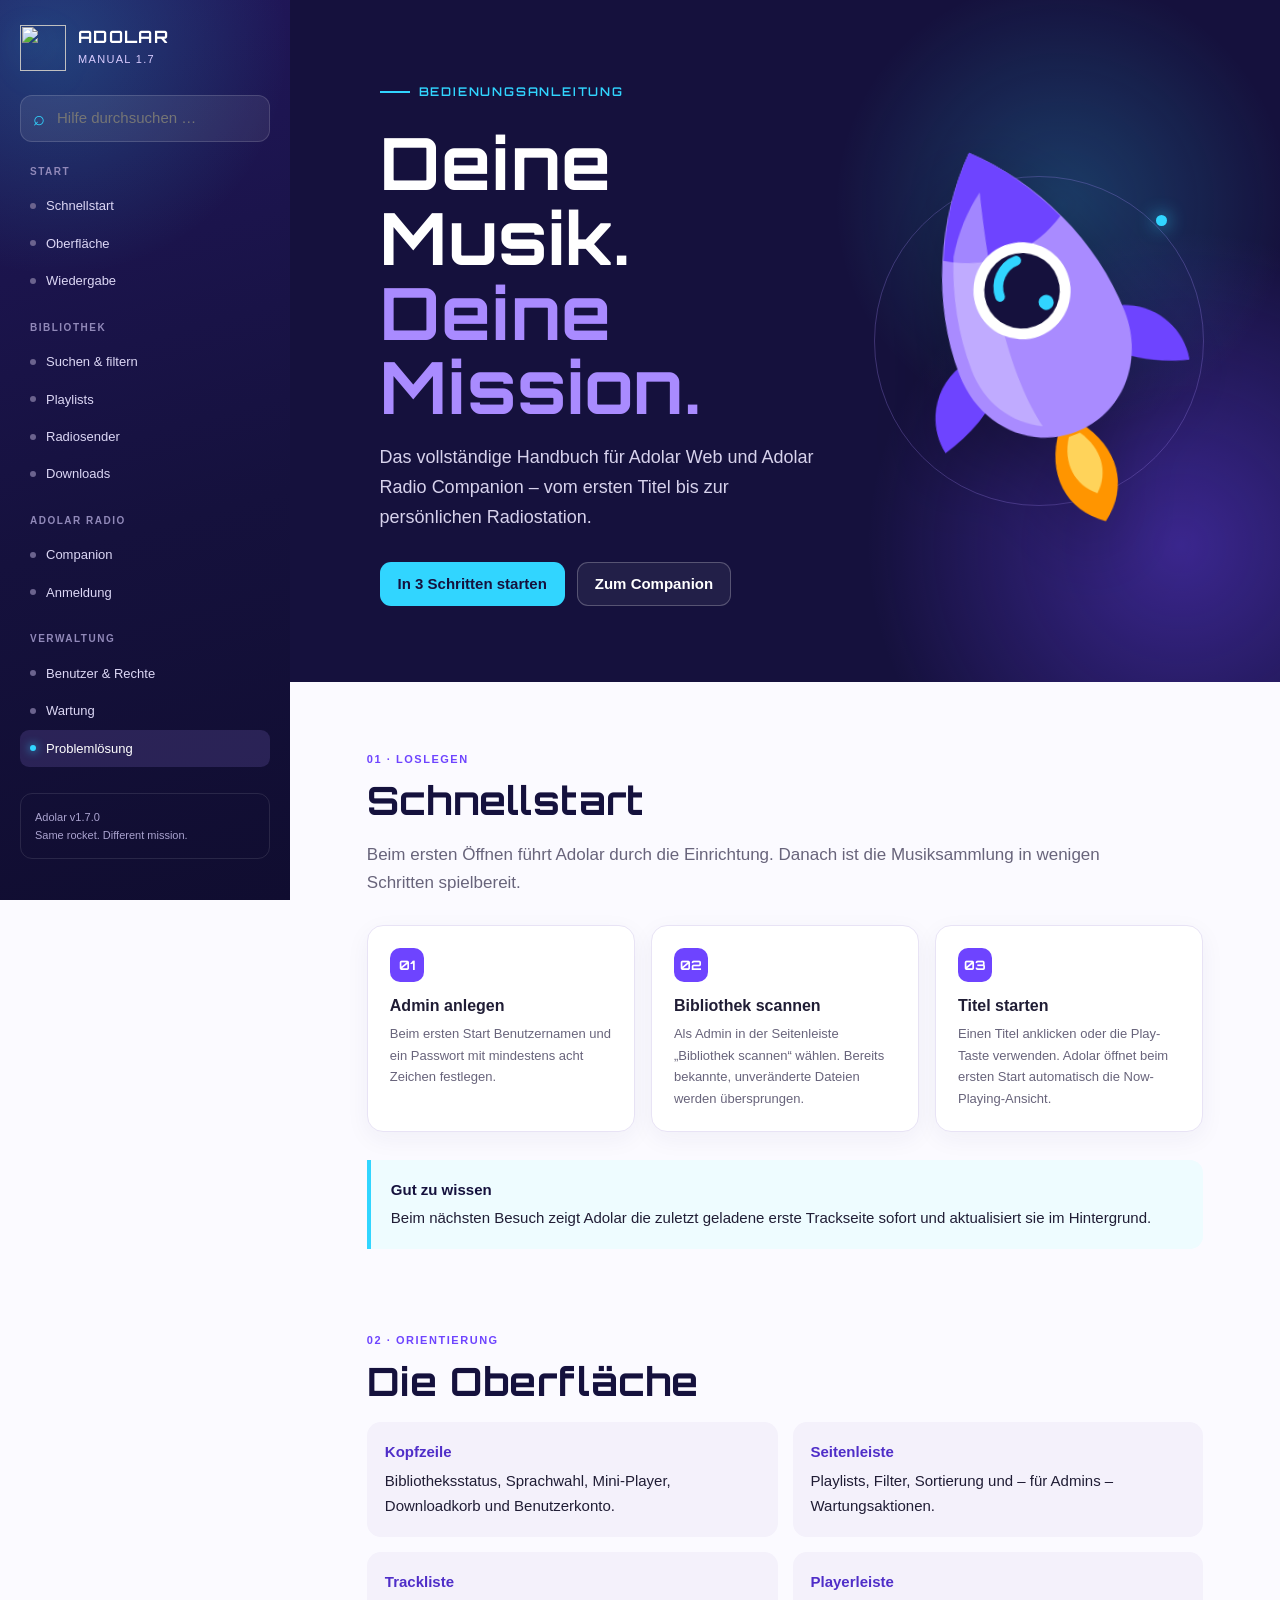
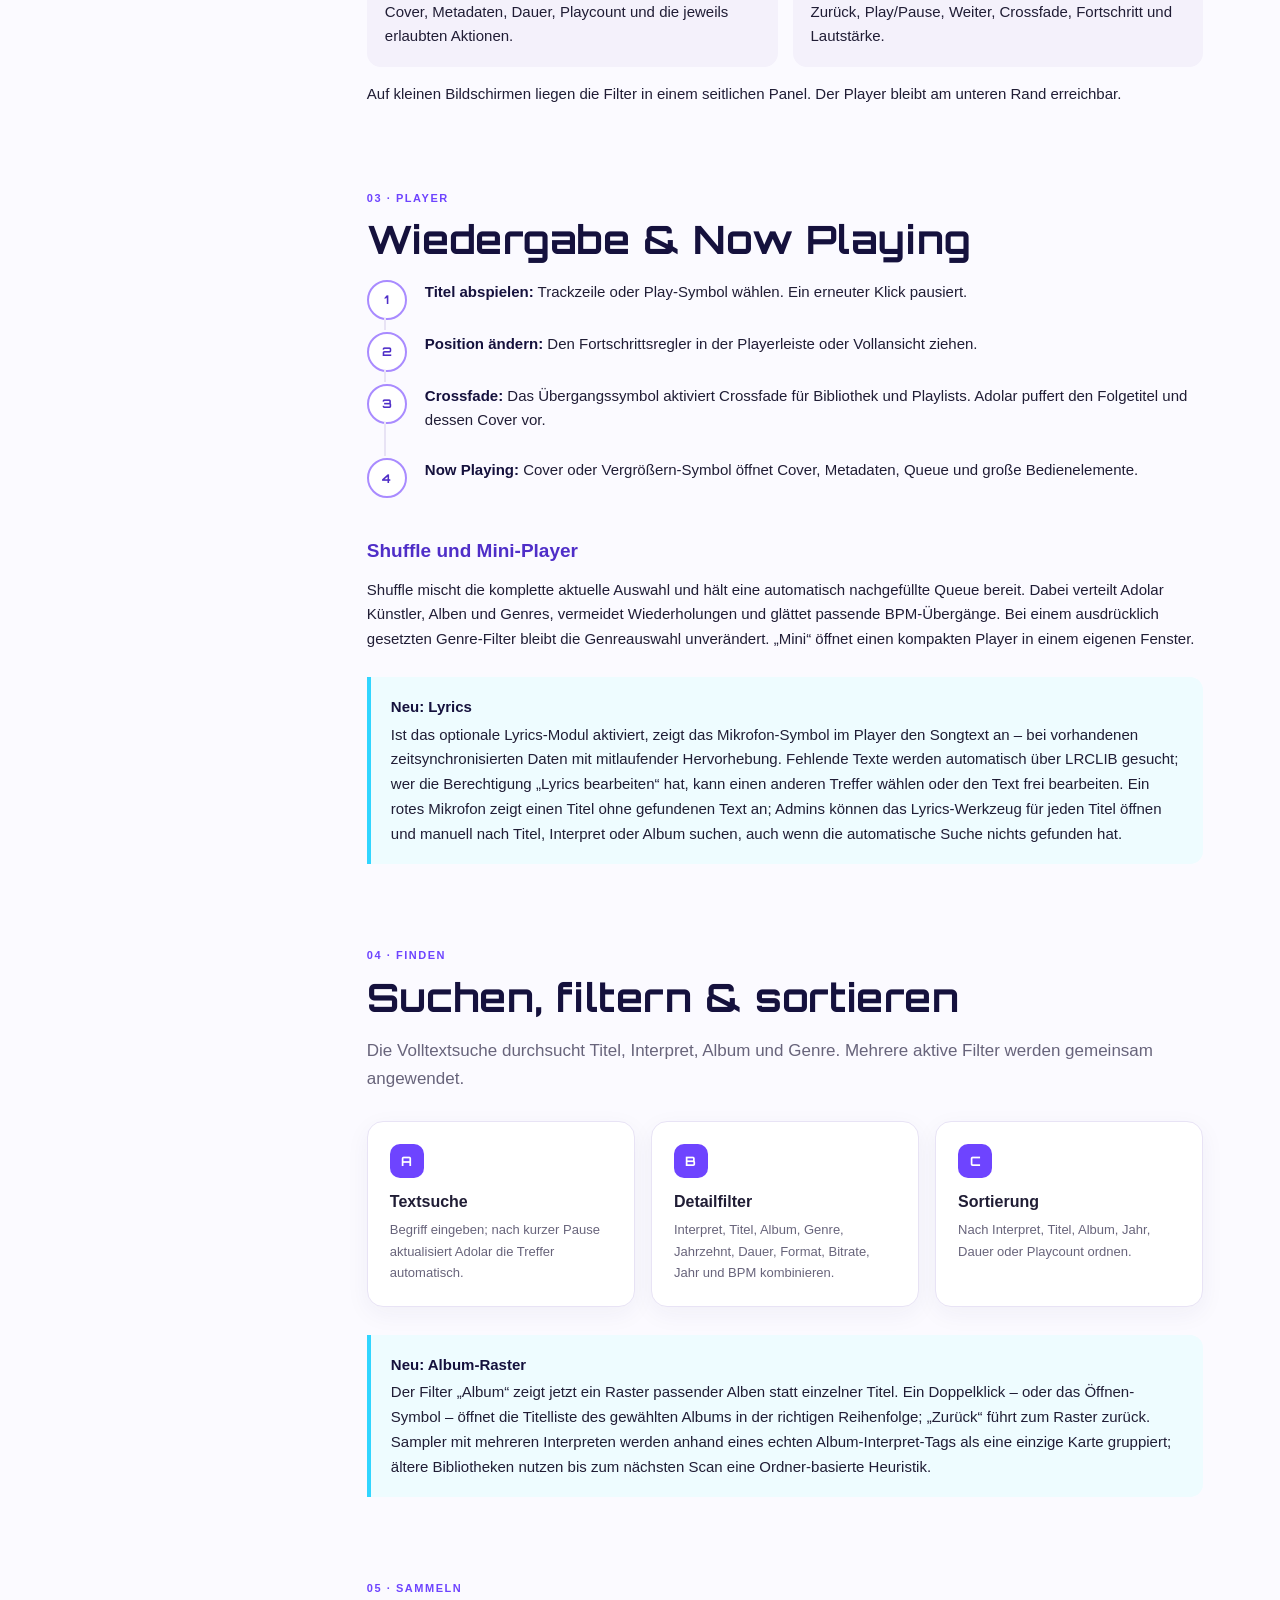
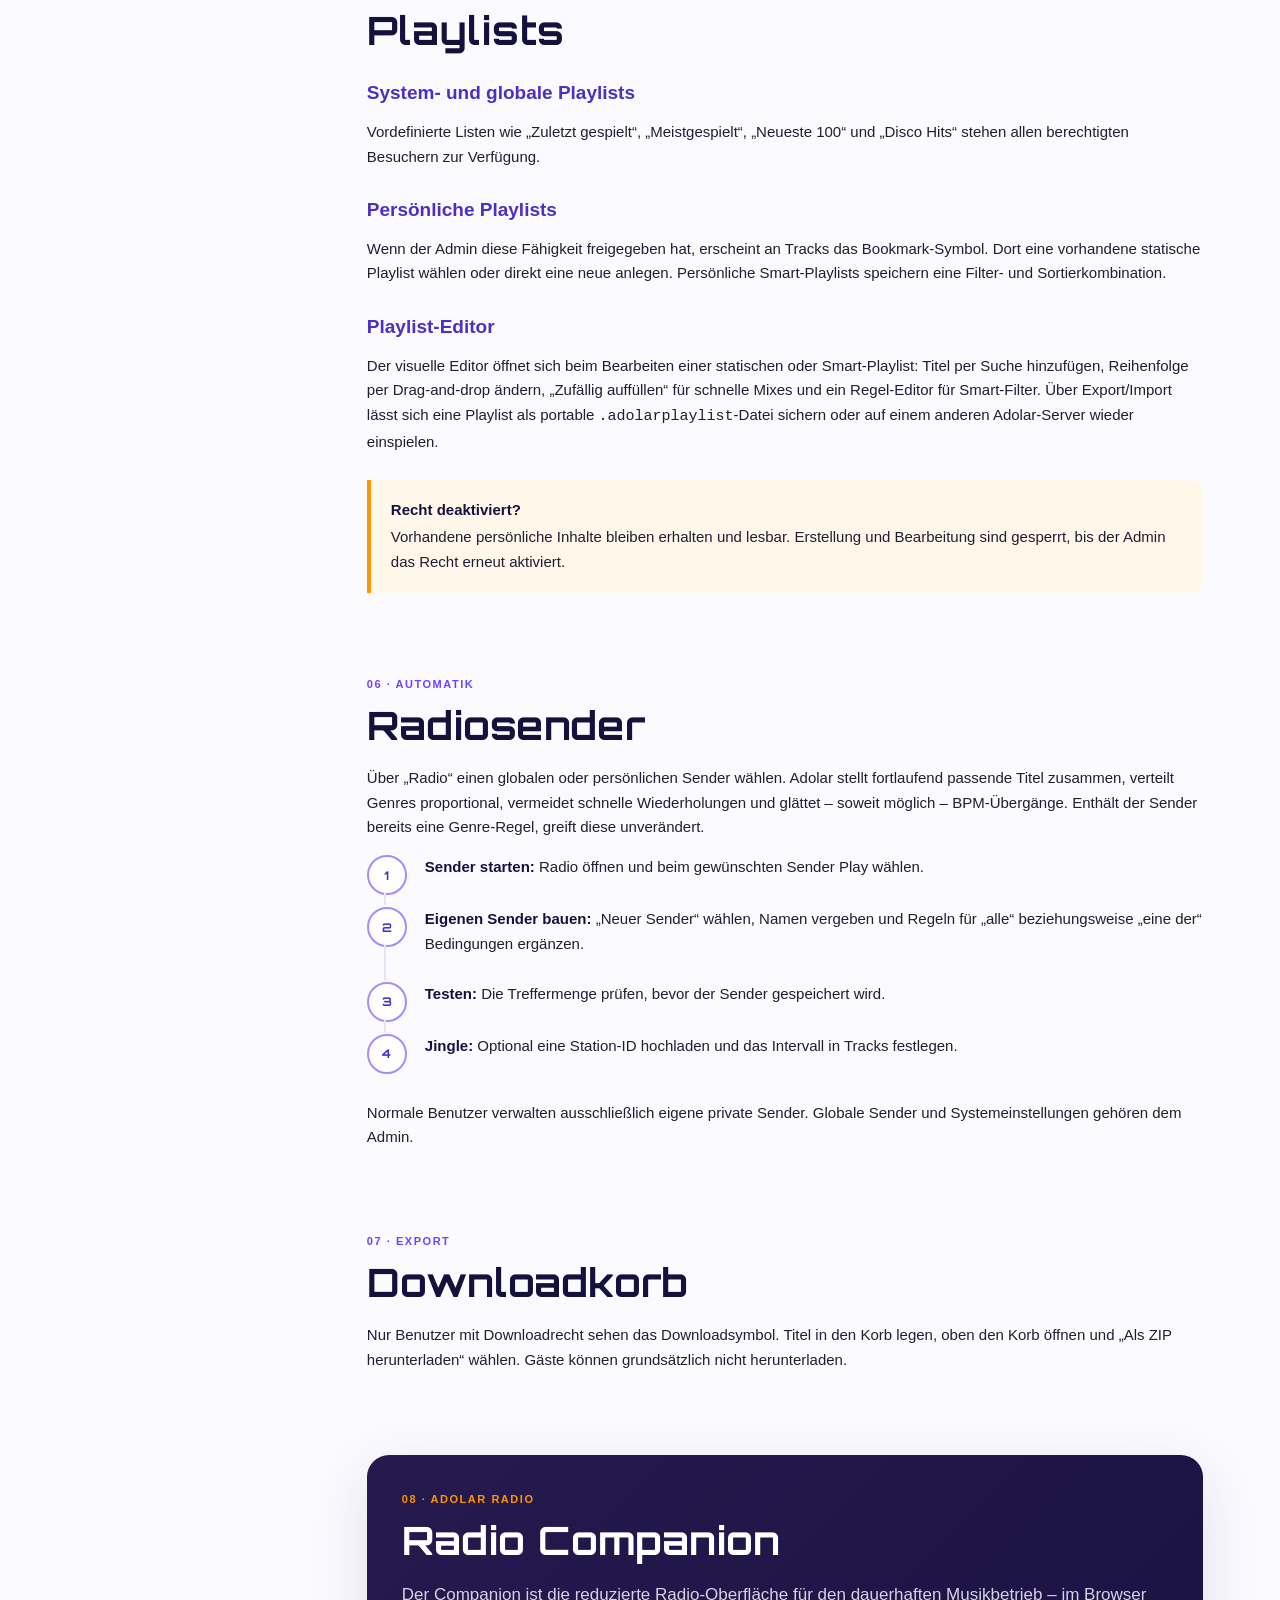
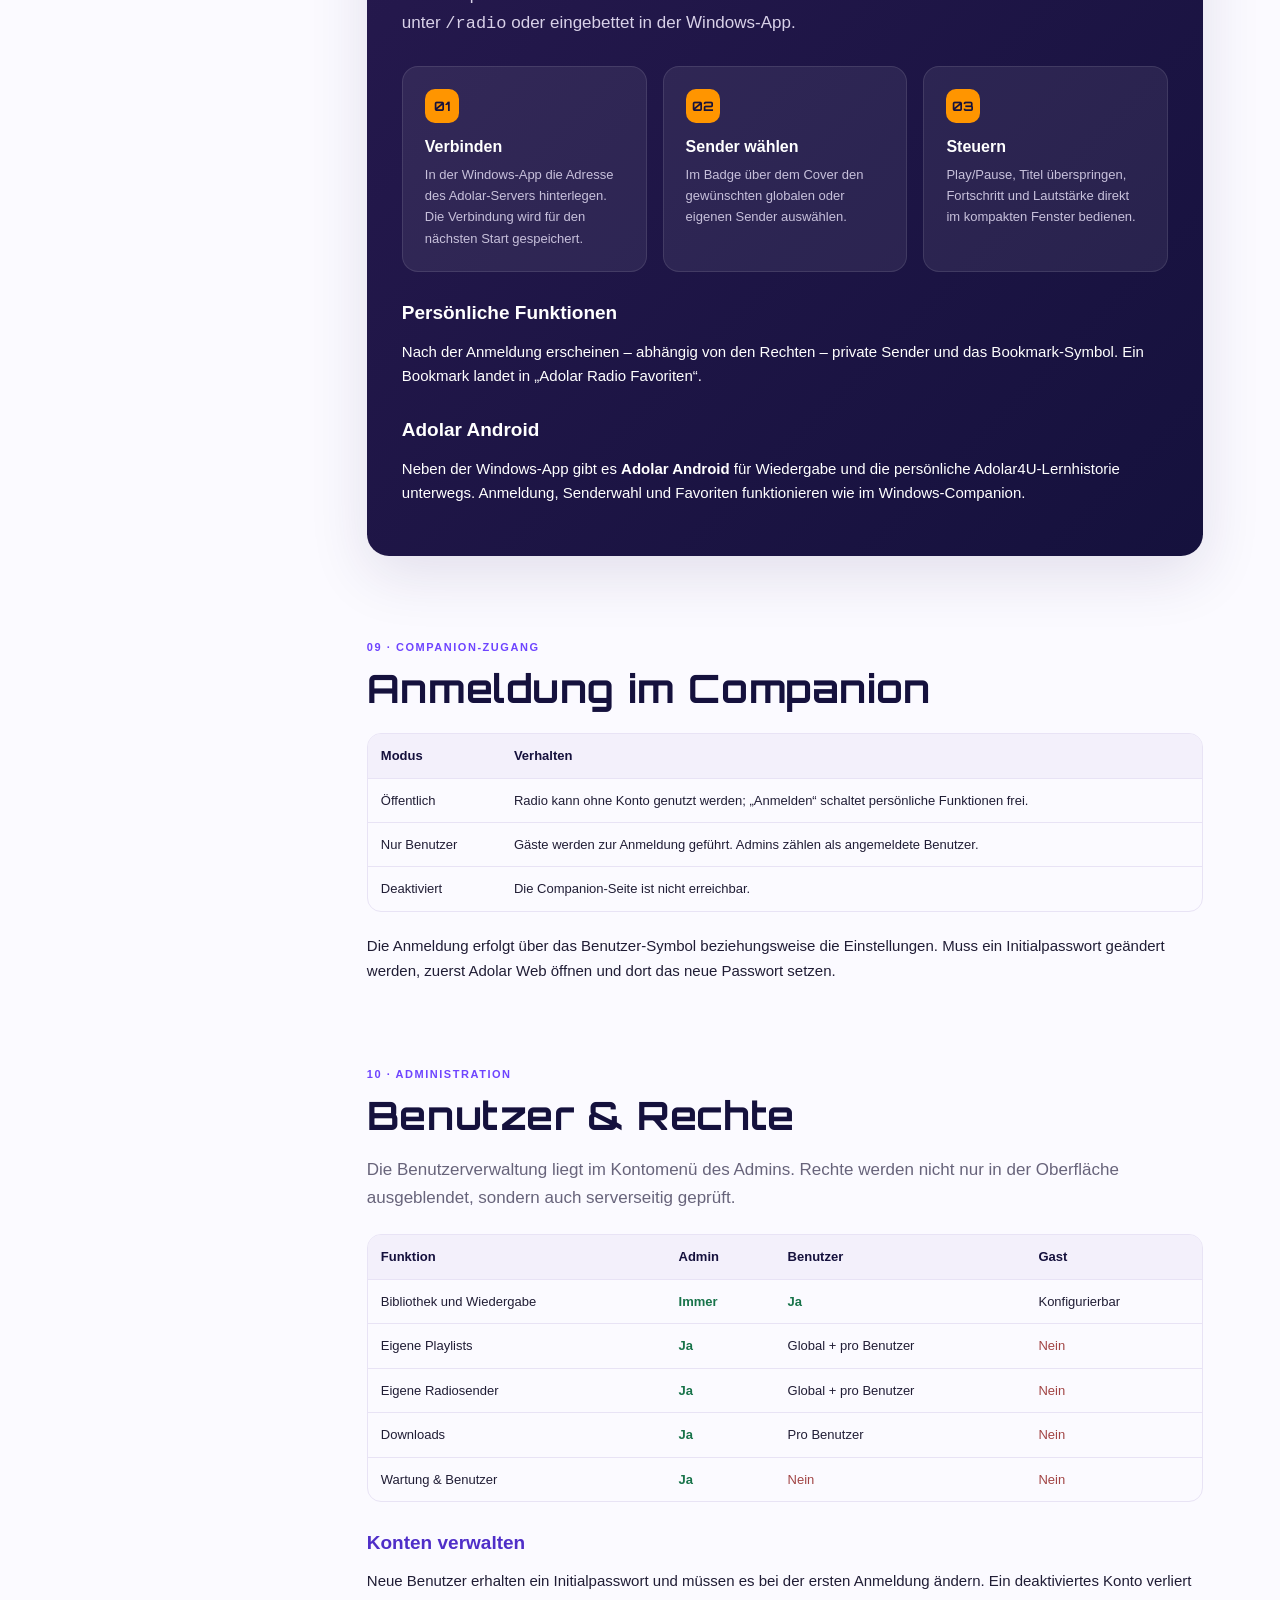
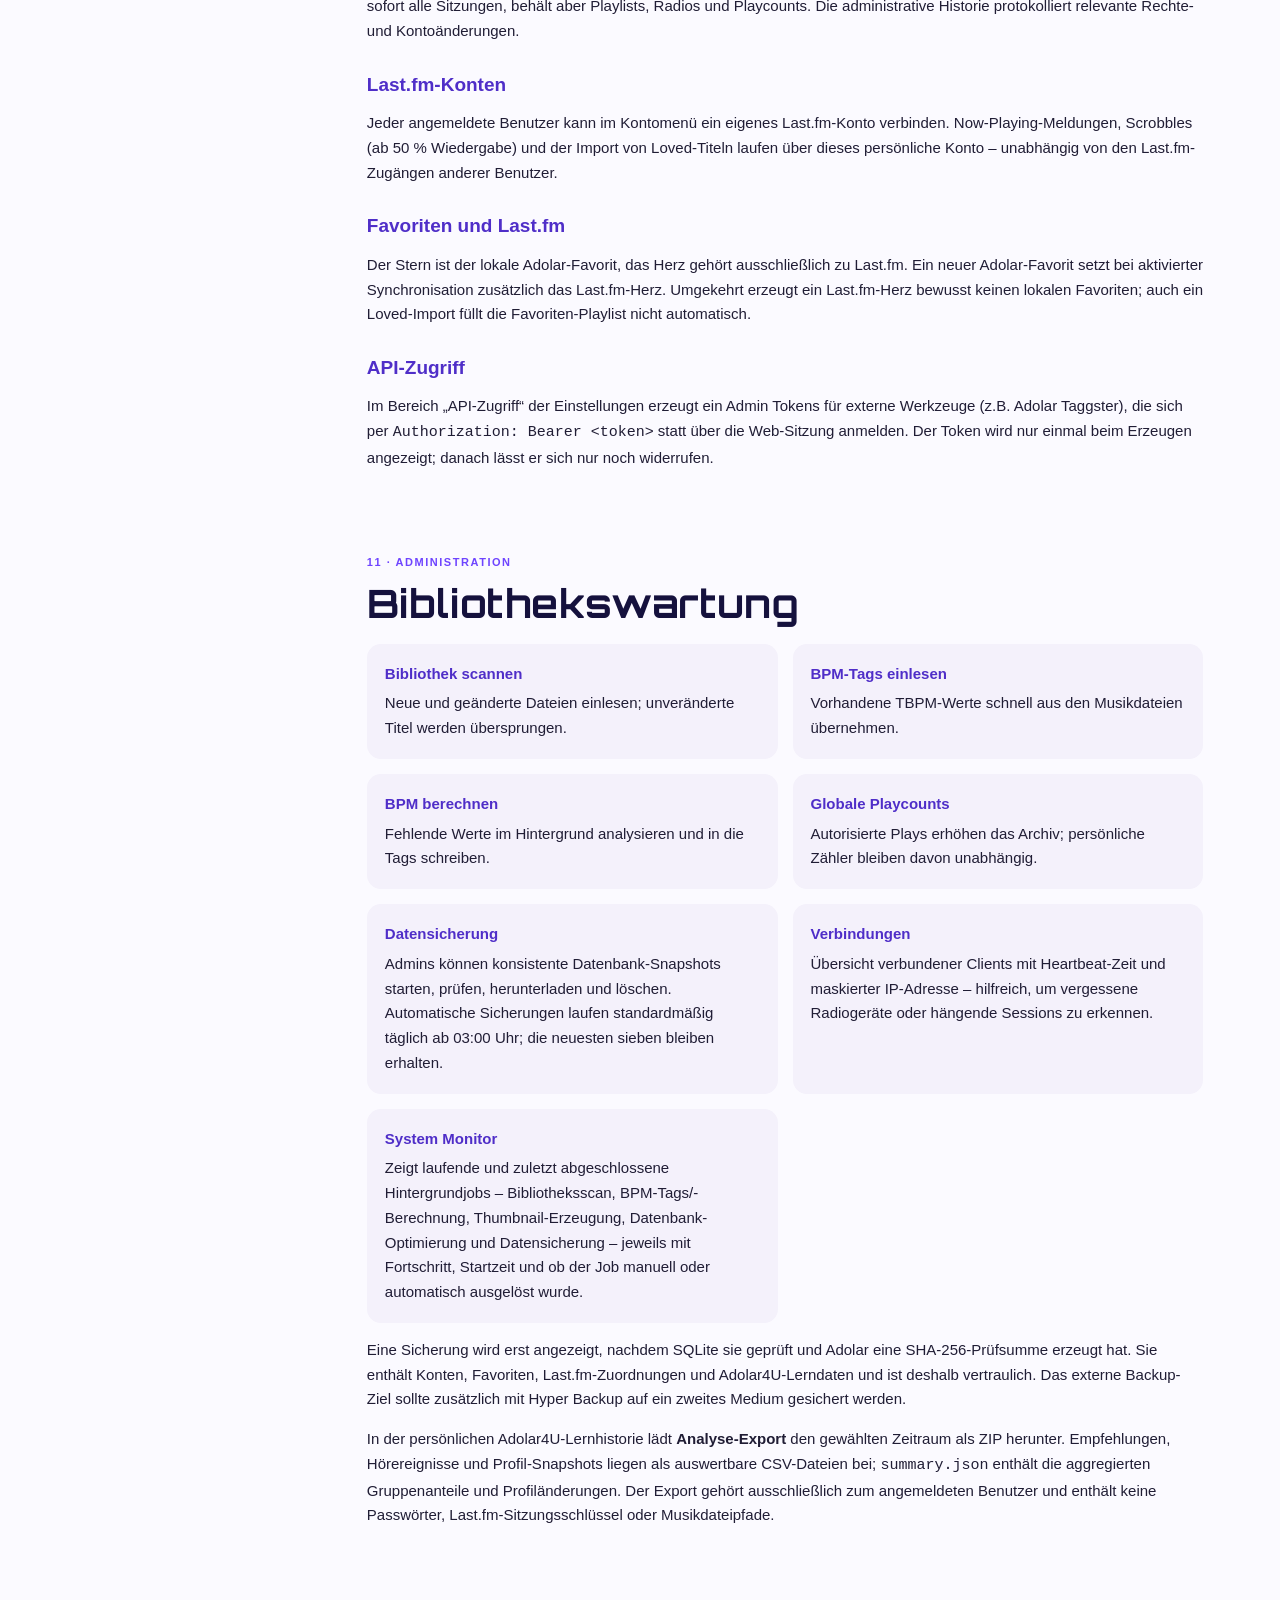
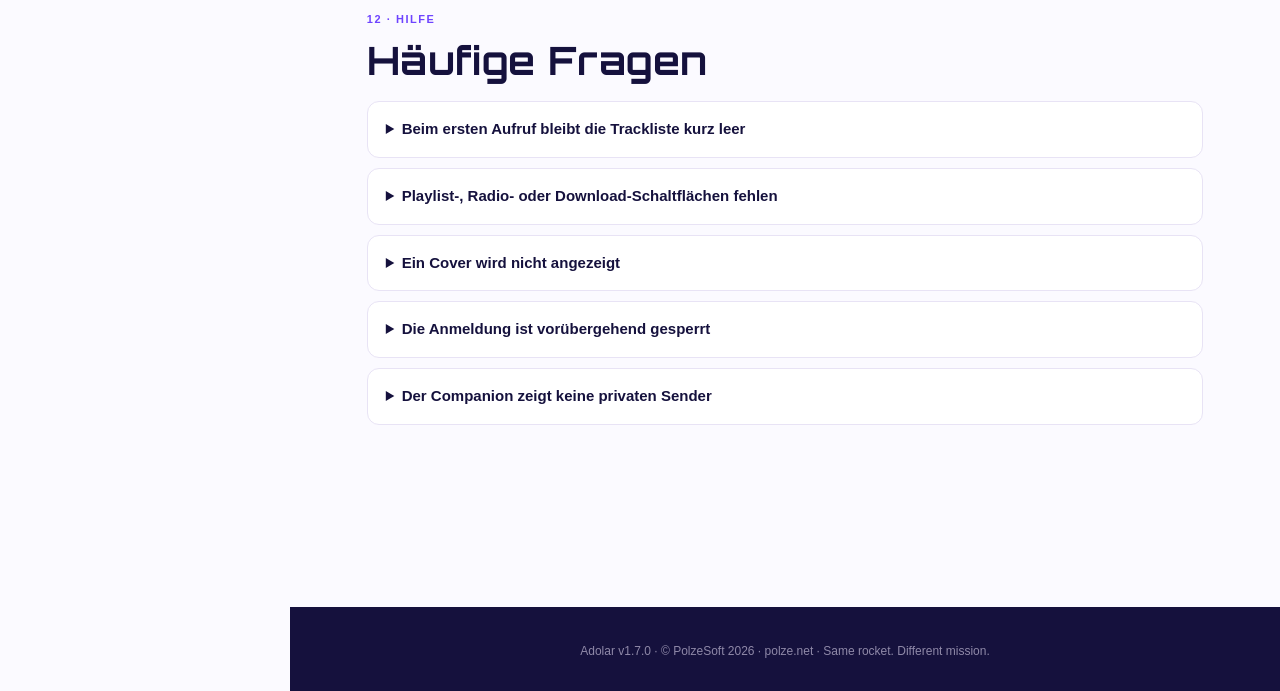
==== commit f938ae83: "docs: add lyrics roadmap and LRCLIB tray helper" ====
--- a/hilfe/manual.html
+++ b/hilfe/manual.html
@@ -179,13 +179,13 @@
         <div class="kicker">05 · Sammeln</div><h2>Playlists</h2>
         <h3>System- und globale Playlists</h3><p>Vordefinierte Listen wie „Zuletzt gespielt“, „Meistgespielt“, „Neueste 100“ und „Disco Hits“ stehen allen berechtigten Besuchern zur Verfügung.</p>
         <h3>Persönliche Playlists</h3><p>Wenn der Admin diese Fähigkeit freigegeben hat, erscheint an Tracks das Bookmark-Symbol. Dort eine vorhandene statische Playlist wählen oder direkt eine neue anlegen. Persönliche Smart-Playlists speichern eine Filter- und Sortierkombination.</p>
-        <h3>Playlist-Editor</h3><p>Der visuelle Editor öffnet sich beim Bearbeiten einer statischen oder Smart-Playlist: Titel per Suche hinzufügen, Reihenfolge per Drag-and-drop ändern, „Zufällig auffüllen“ für schnelle Mixes und ein Regel-Editor für Smart-Filter. Im Regelbereich stehen einfache Zeilenregeln und separat die „Smarte Eingabe“ zur Verfügung. Dort erzeugt Adolar aus Formulierungen wie „Album enthält Bravo oder Ronny und Genre ist Rap“ einen verschachtelten Filter und zeigt seine Interpretation vor der Anwendung an. Über Export/Import lässt sich eine Playlist als portable <code>.adolarplaylist</code>-Datei sichern oder auf einem anderen Adolar-Server wieder einspielen.</p>
+        <h3>Playlist-Editor</h3><p>Der visuelle Editor öffnet sich beim Bearbeiten einer statischen oder Smart-Playlist: Titel per Suche hinzufügen, Reihenfolge per Drag-and-drop ändern, „Zufällig auffüllen“ für schnelle Mixes und ein Regel-Editor für Smart-Filter. Über Export/Import lässt sich eine Playlist als portable <code>.adolarplaylist</code>-Datei sichern oder auf einem anderen Adolar-Server wieder einspielen.</p>
         <div class="callout warning"><strong>Recht deaktiviert?</strong>Vorhandene persönliche Inhalte bleiben erhalten und lesbar. Erstellung und Bearbeitung sind gesperrt, bis der Admin das Recht erneut aktiviert.</div>
       </section>
 
       <section id="radio" data-search="radio sender stations jingle regeln filter privat global crossfade">
         <div class="kicker">06 · Automatik</div><h2>Radiosender</h2><p>Über „Radio“ einen globalen oder persönlichen Sender wählen. Adolar stellt fortlaufend passende Titel zusammen, verteilt Genres proportional, vermeidet schnelle Wiederholungen und glättet – soweit möglich – BPM-Übergänge. Enthält der Sender bereits eine Genre-Regel, greift diese unverändert.</p>
-        <ol class="steps"><li><strong>Sender starten:</strong> Radio öffnen und beim gewünschten Sender Play wählen.</li><li><strong>Eigenen Sender bauen:</strong> „Neuer Sender“ wählen, Namen vergeben und entweder einfache Regeln ergänzen oder im getrennten Modus „Smarte Eingabe“ ein komplexeres Regelwerk beschreiben.</li><li><strong>Smarte Regeln prüfen:</strong> „Regeln erzeugen“ wählen und Adolars angezeigte Interpretation kontrollieren. Genre wird immer als „enthält“ behandelt; bei Titel, Album und Interpret bedeutet „ist“ eine exakte Übereinstimmung.</li><li><strong>Testen:</strong> Die Treffermenge prüfen, bevor der Sender gespeichert wird.</li><li><strong>Jingle:</strong> Optional eine Station-ID hochladen und das Intervall in Tracks festlegen.</li></ol>
+        <ol class="steps"><li><strong>Sender starten:</strong> Radio öffnen und beim gewünschten Sender Play wählen.</li><li><strong>Eigenen Sender bauen:</strong> „Neuer Sender“ wählen, Namen vergeben und Regeln für „alle“ beziehungsweise „eine der“ Bedingungen ergänzen.</li><li><strong>Testen:</strong> Die Treffermenge prüfen, bevor der Sender gespeichert wird.</li><li><strong>Jingle:</strong> Optional eine Station-ID hochladen und das Intervall in Tracks festlegen.</li></ol>
         <p>Normale Benutzer verwalten ausschließlich eigene private Sender. Globale Sender und Systemeinstellungen gehören dem Admin.</p>
       </section>
 
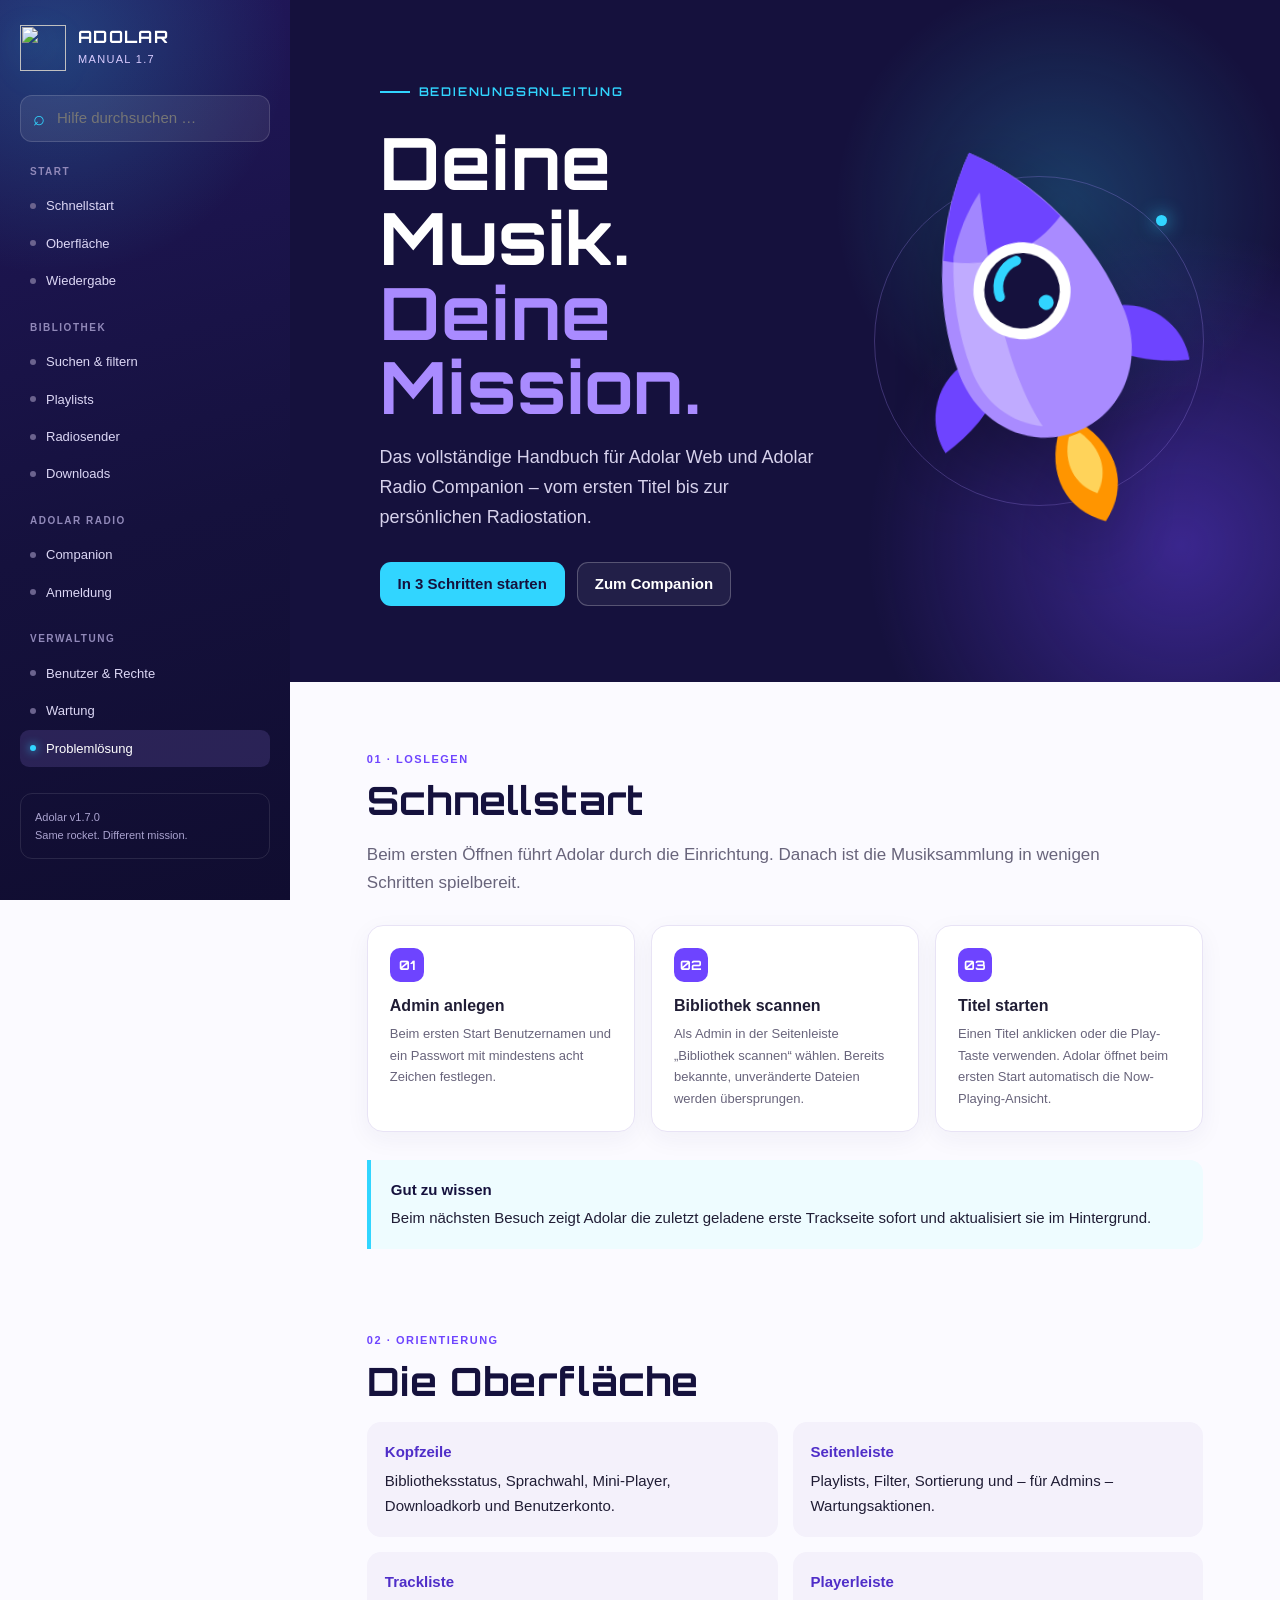
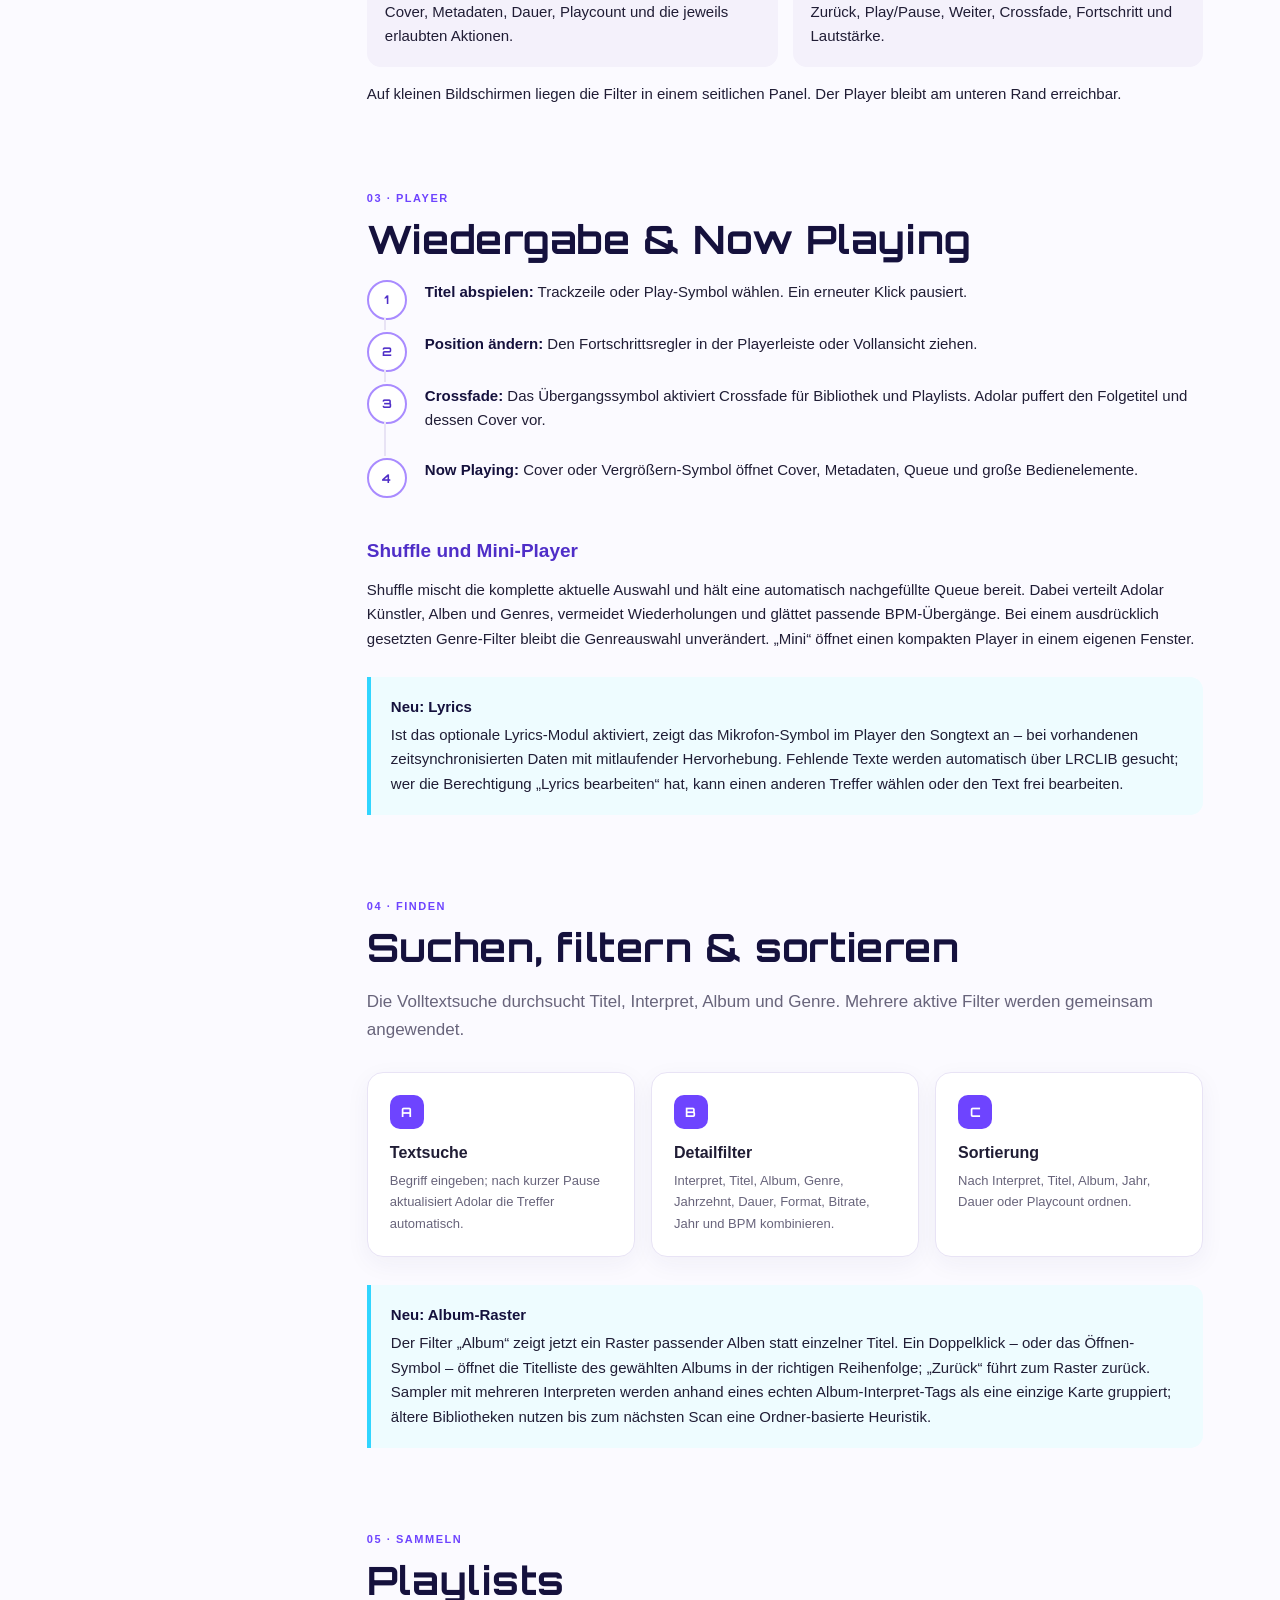
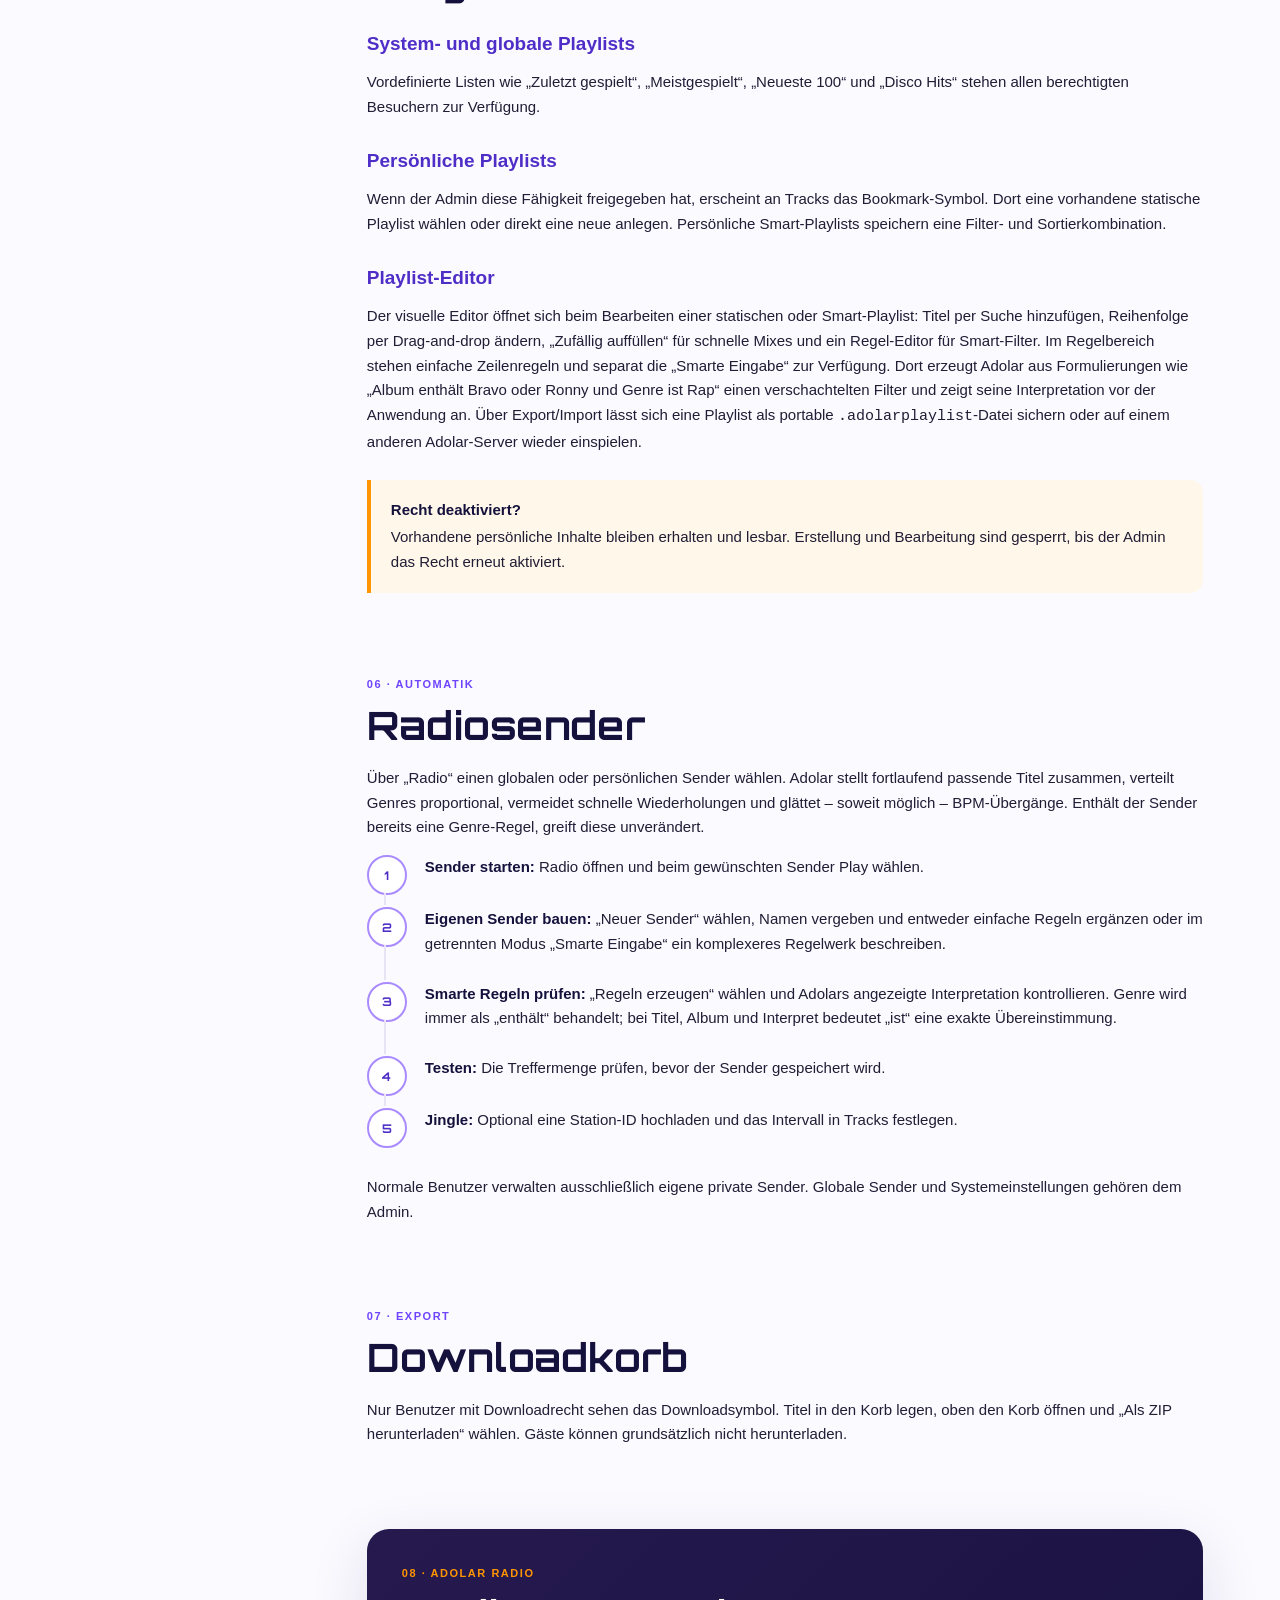
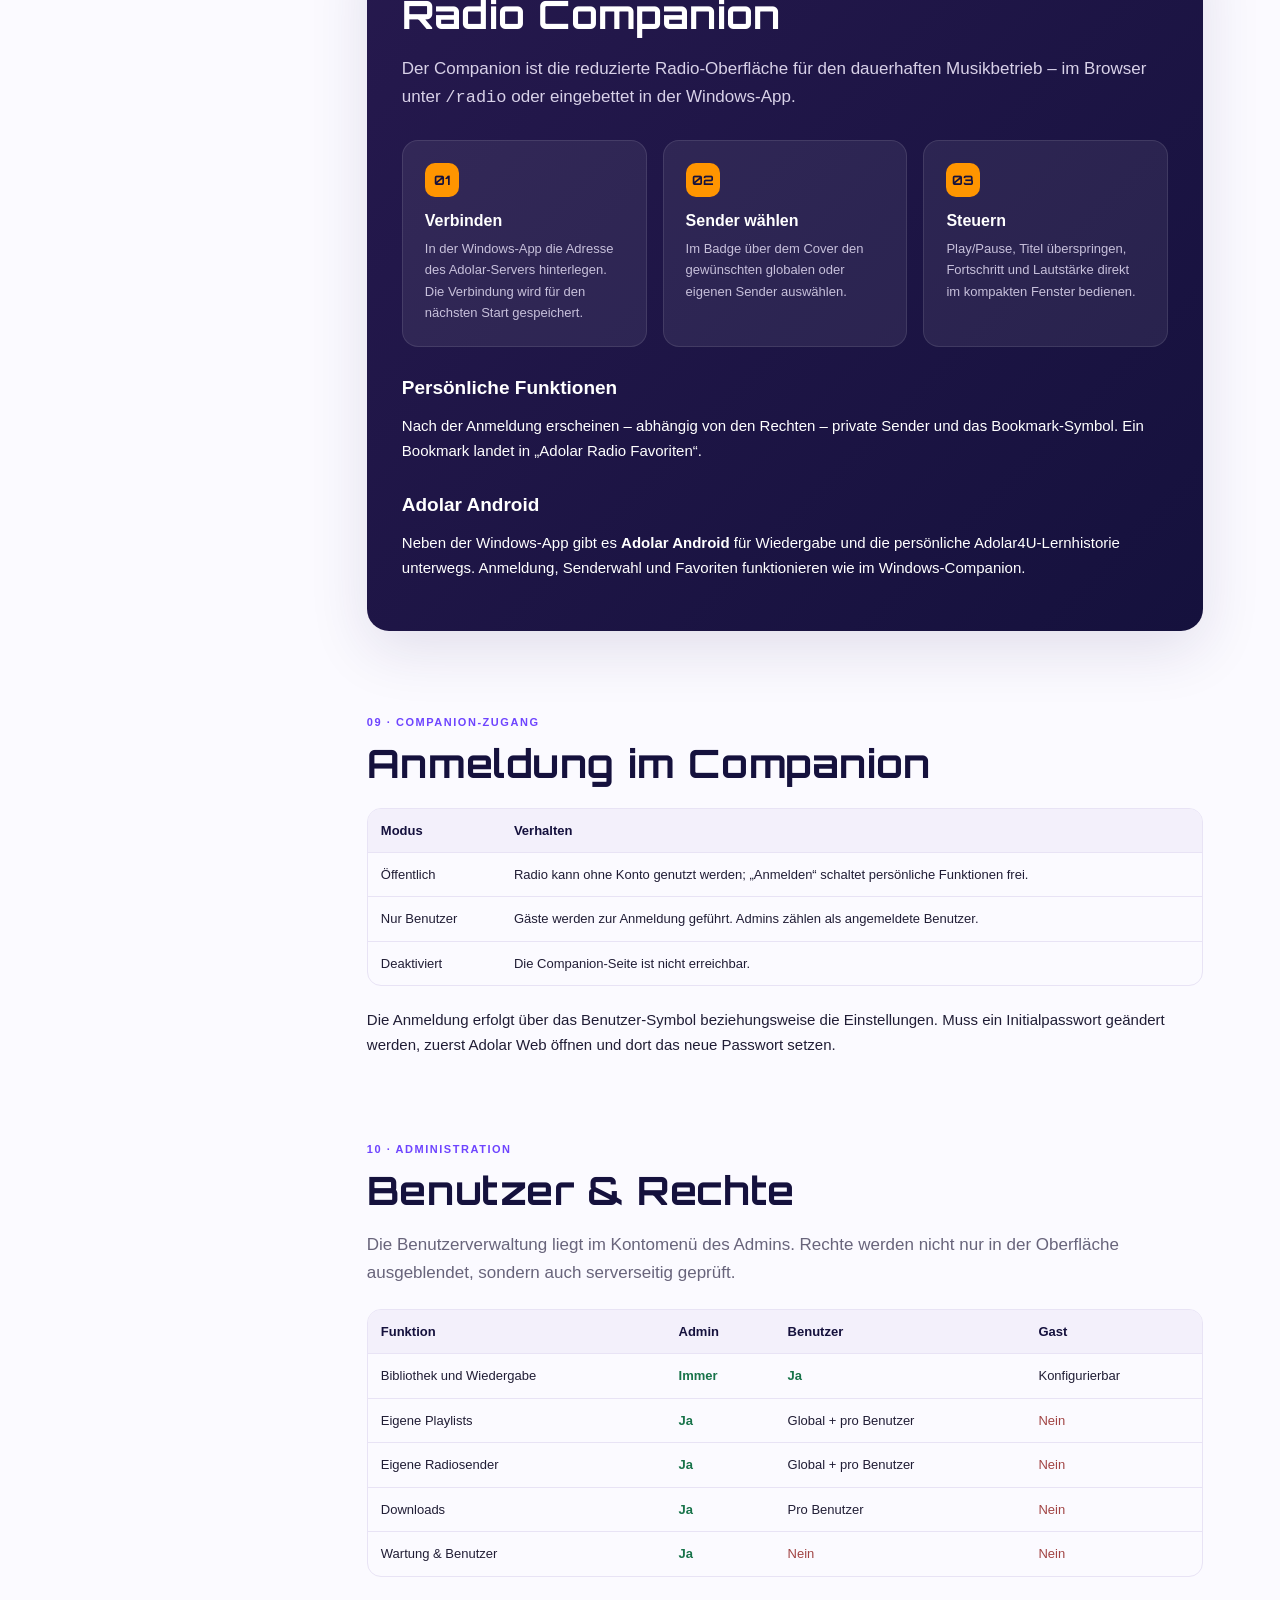
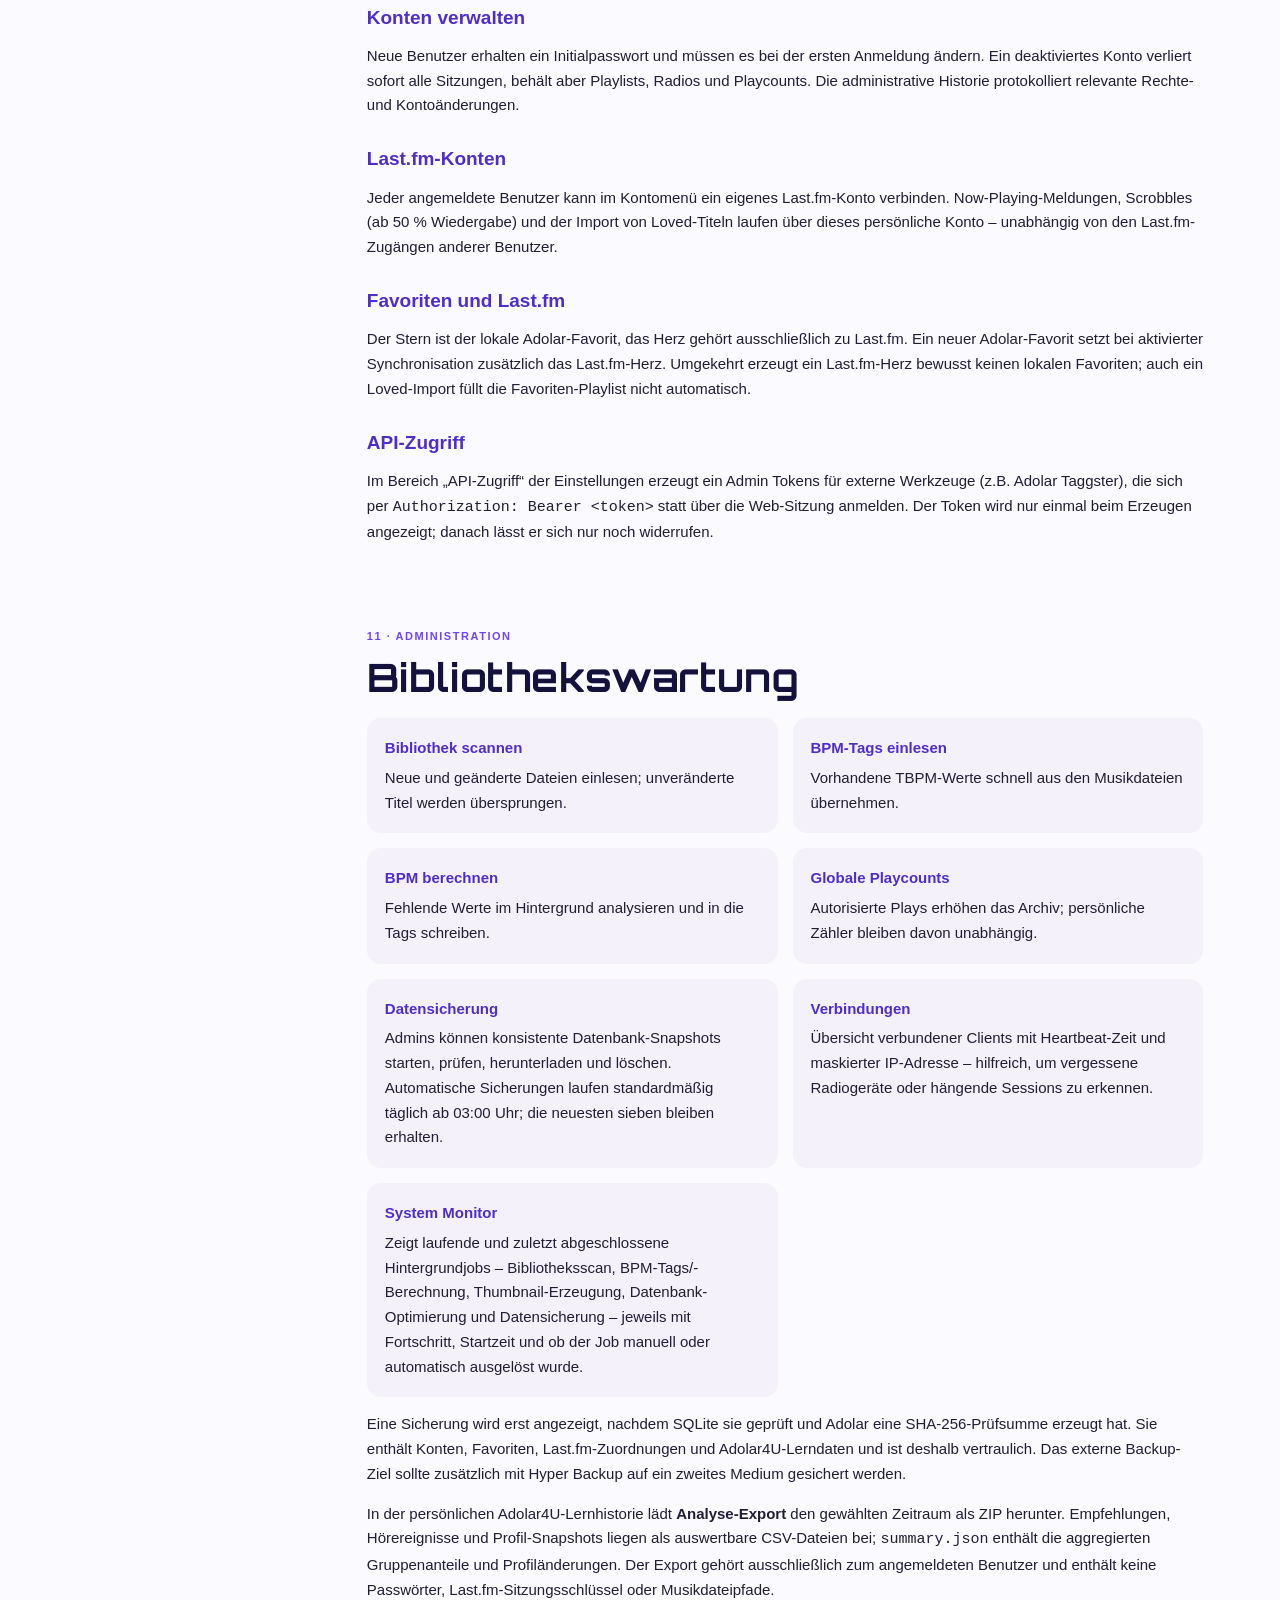
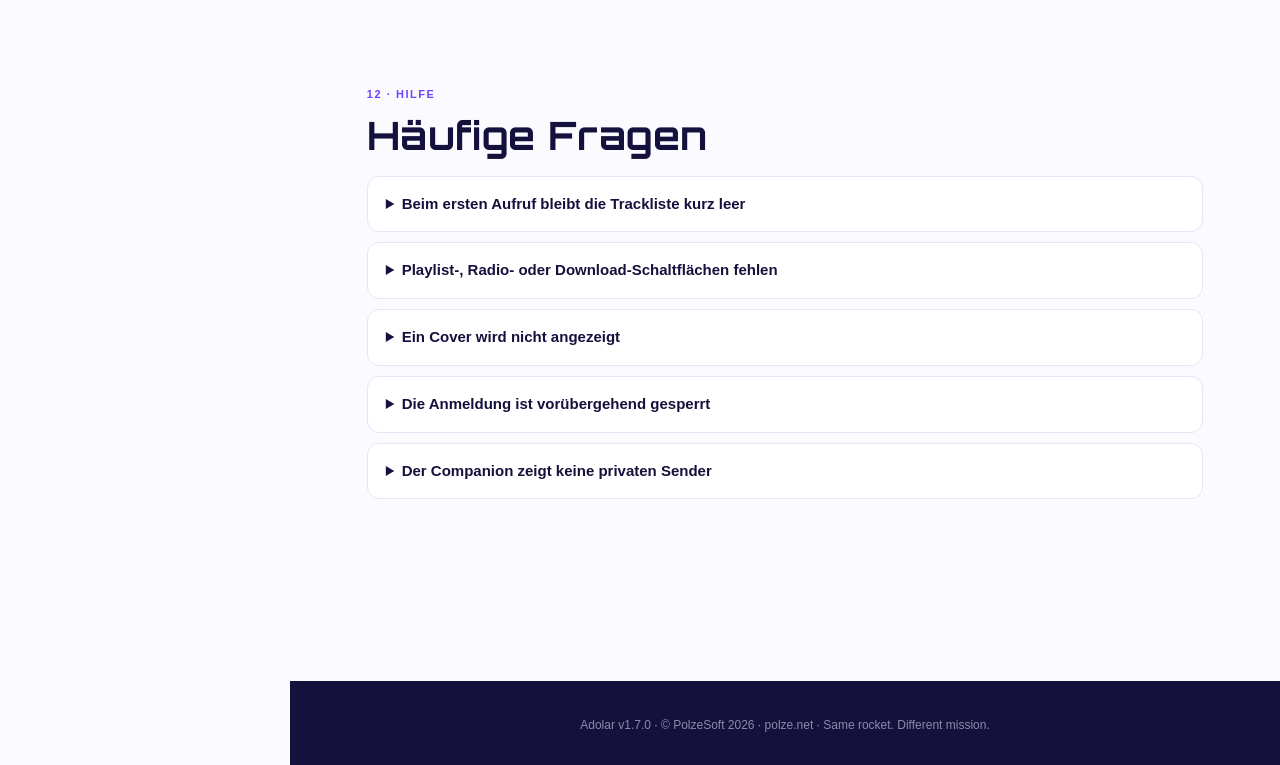
==== commit bb272720: "Merge pull request #41 from noyse27/codex/smarte-regeln Add deterministic smart rules and harden pla" ====
--- a/hilfe/manual.html
+++ b/hilfe/manual.html
@@ -166,7 +166,7 @@
         <div class="kicker">03 · Player</div><h2>Wiedergabe & Now Playing</h2>
         <ol class="steps"><li><strong>Titel abspielen:</strong> Trackzeile oder Play-Symbol wählen. Ein erneuter Klick pausiert.</li><li><strong>Position ändern:</strong> Den Fortschrittsregler in der Playerleiste oder Vollansicht ziehen.</li><li><strong>Crossfade:</strong> Das Übergangssymbol aktiviert Crossfade für Bibliothek und Playlists. Adolar puffert den Folgetitel und dessen Cover vor.</li><li><strong>Now Playing:</strong> Cover oder Vergrößern-Symbol öffnet Cover, Metadaten, Queue und große Bedienelemente.</li></ol>
         <h3>Shuffle und Mini-Player</h3><p>Shuffle mischt die komplette aktuelle Auswahl und hält eine automatisch nachgefüllte Queue bereit. Dabei verteilt Adolar Künstler, Alben und Genres, vermeidet Wiederholungen und glättet passende BPM-Übergänge. Bei einem ausdrücklich gesetzten Genre-Filter bleibt die Genreauswahl unverändert. „Mini“ öffnet einen kompakten Player in einem eigenen Fenster.</p>
-        <div class="callout"><strong>Neu: Lyrics</strong>Ist das optionale Lyrics-Modul aktiviert, zeigt das Mikrofon-Symbol im Player den Songtext an – bei vorhandenen zeitsynchronisierten Daten mit mitlaufender Hervorhebung. Fehlende Texte werden automatisch über LRCLIB gesucht; wer die Berechtigung „Lyrics bearbeiten“ hat, kann einen anderen Treffer wählen oder den Text frei bearbeiten. Ein rotes Mikrofon zeigt einen Titel ohne gefundenen Text an; Admins können das Lyrics-Werkzeug für jeden Titel öffnen und manuell nach Titel, Interpret oder Album suchen, auch wenn die automatische Suche nichts gefunden hat.</div>
+        <div class="callout"><strong>Neu: Lyrics</strong>Ist das optionale Lyrics-Modul aktiviert, zeigt das Mikrofon-Symbol im Player den Songtext an – bei vorhandenen zeitsynchronisierten Daten mit mitlaufender Hervorhebung. Fehlende Texte werden automatisch über LRCLIB gesucht; wer die Berechtigung „Lyrics bearbeiten“ hat, kann einen anderen Treffer wählen oder den Text frei bearbeiten.</div>
       </section>
 
       <section id="suchen" data-search="suche filter interpret titel album genre jahr jahrzehnt bpm bitrate format sortieren raster grid sampler various artists">
@@ -179,13 +179,13 @@
         <div class="kicker">05 · Sammeln</div><h2>Playlists</h2>
         <h3>System- und globale Playlists</h3><p>Vordefinierte Listen wie „Zuletzt gespielt“, „Meistgespielt“, „Neueste 100“ und „Disco Hits“ stehen allen berechtigten Besuchern zur Verfügung.</p>
         <h3>Persönliche Playlists</h3><p>Wenn der Admin diese Fähigkeit freigegeben hat, erscheint an Tracks das Bookmark-Symbol. Dort eine vorhandene statische Playlist wählen oder direkt eine neue anlegen. Persönliche Smart-Playlists speichern eine Filter- und Sortierkombination.</p>
-        <h3>Playlist-Editor</h3><p>Der visuelle Editor öffnet sich beim Bearbeiten einer statischen oder Smart-Playlist: Titel per Suche hinzufügen, Reihenfolge per Drag-and-drop ändern, „Zufällig auffüllen“ für schnelle Mixes und ein Regel-Editor für Smart-Filter. Über Export/Import lässt sich eine Playlist als portable <code>.adolarplaylist</code>-Datei sichern oder auf einem anderen Adolar-Server wieder einspielen.</p>
+        <h3>Playlist-Editor</h3><p>Der visuelle Editor öffnet sich beim Bearbeiten einer statischen oder Smart-Playlist: Titel per Suche hinzufügen, Reihenfolge per Drag-and-drop ändern, „Zufällig auffüllen“ für schnelle Mixes und ein Regel-Editor für Smart-Filter. Im Regelbereich stehen einfache Zeilenregeln und separat die „Smarte Eingabe“ zur Verfügung. Dort erzeugt Adolar aus Formulierungen wie „Album enthält Bravo oder Ronny und Genre ist Rap“ einen verschachtelten Filter und zeigt seine Interpretation vor der Anwendung an. Über Export/Import lässt sich eine Playlist als portable <code>.adolarplaylist</code>-Datei sichern oder auf einem anderen Adolar-Server wieder einspielen.</p>
         <div class="callout warning"><strong>Recht deaktiviert?</strong>Vorhandene persönliche Inhalte bleiben erhalten und lesbar. Erstellung und Bearbeitung sind gesperrt, bis der Admin das Recht erneut aktiviert.</div>
       </section>
 
       <section id="radio" data-search="radio sender stations jingle regeln filter privat global crossfade">
         <div class="kicker">06 · Automatik</div><h2>Radiosender</h2><p>Über „Radio“ einen globalen oder persönlichen Sender wählen. Adolar stellt fortlaufend passende Titel zusammen, verteilt Genres proportional, vermeidet schnelle Wiederholungen und glättet – soweit möglich – BPM-Übergänge. Enthält der Sender bereits eine Genre-Regel, greift diese unverändert.</p>
-        <ol class="steps"><li><strong>Sender starten:</strong> Radio öffnen und beim gewünschten Sender Play wählen.</li><li><strong>Eigenen Sender bauen:</strong> „Neuer Sender“ wählen, Namen vergeben und Regeln für „alle“ beziehungsweise „eine der“ Bedingungen ergänzen.</li><li><strong>Testen:</strong> Die Treffermenge prüfen, bevor der Sender gespeichert wird.</li><li><strong>Jingle:</strong> Optional eine Station-ID hochladen und das Intervall in Tracks festlegen.</li></ol>
+        <ol class="steps"><li><strong>Sender starten:</strong> Radio öffnen und beim gewünschten Sender Play wählen.</li><li><strong>Eigenen Sender bauen:</strong> „Neuer Sender“ wählen, Namen vergeben und entweder einfache Regeln ergänzen oder im getrennten Modus „Smarte Eingabe“ ein komplexeres Regelwerk beschreiben.</li><li><strong>Smarte Regeln prüfen:</strong> „Regeln erzeugen“ wählen und Adolars angezeigte Interpretation kontrollieren. Genre wird immer als „enthält“ behandelt; bei Titel, Album und Interpret bedeutet „ist“ eine exakte Übereinstimmung.</li><li><strong>Testen:</strong> Die Treffermenge prüfen, bevor der Sender gespeichert wird.</li><li><strong>Jingle:</strong> Optional eine Station-ID hochladen und das Intervall in Tracks festlegen.</li></ol>
         <p>Normale Benutzer verwalten ausschließlich eigene private Sender. Globale Sender und Systemeinstellungen gehören dem Admin.</p>
       </section>
 
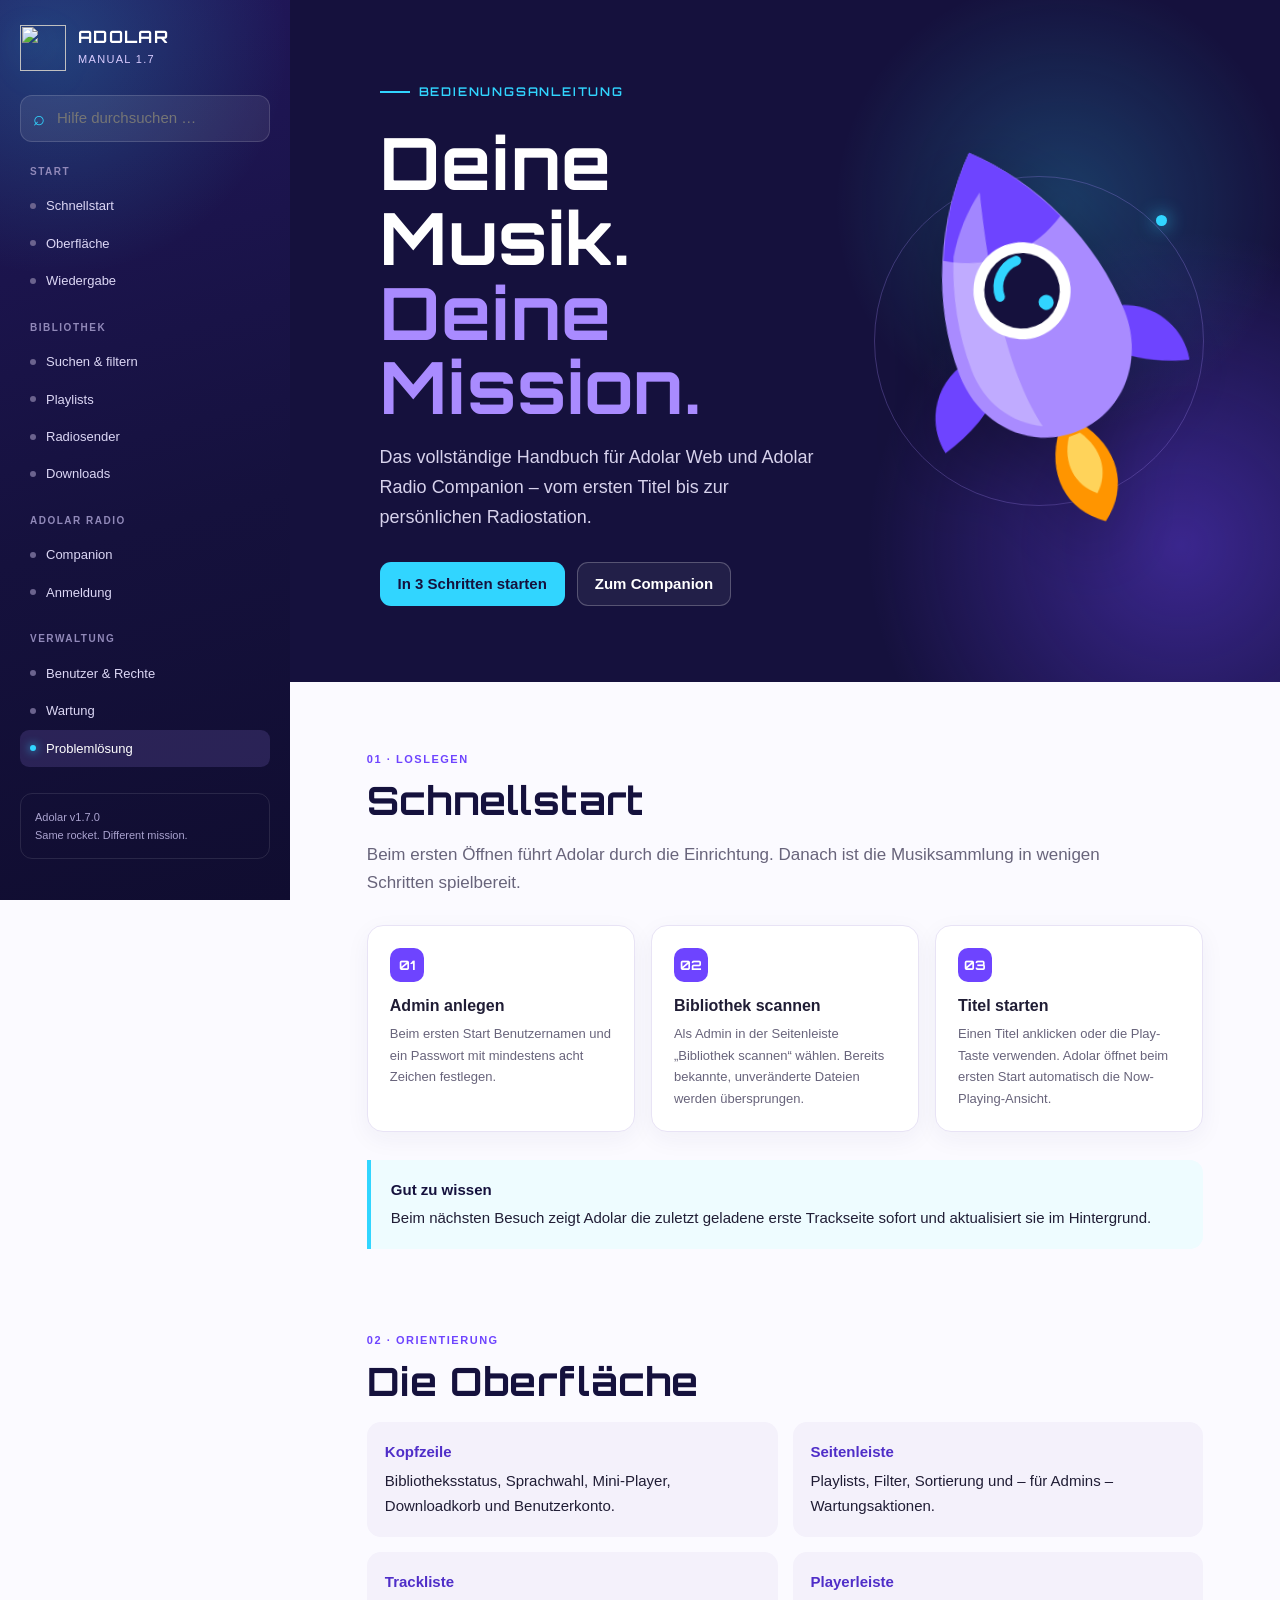
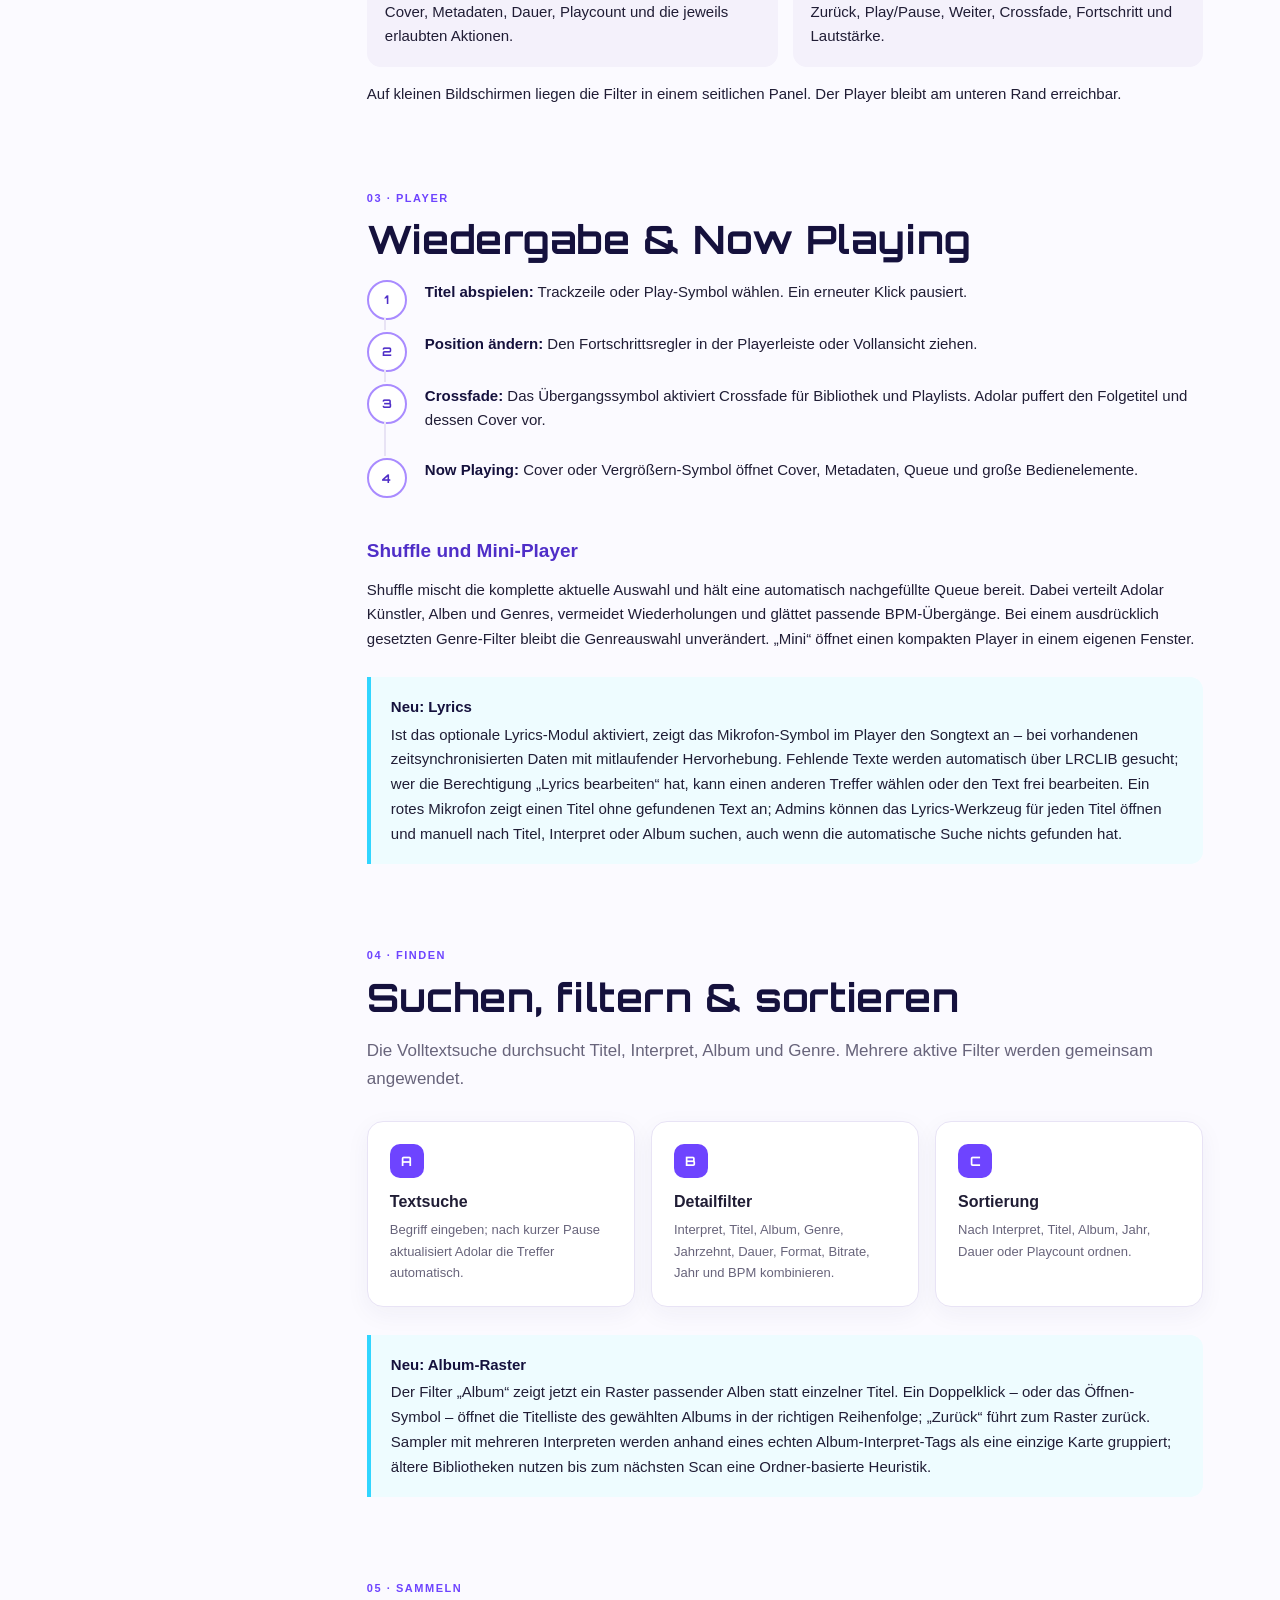
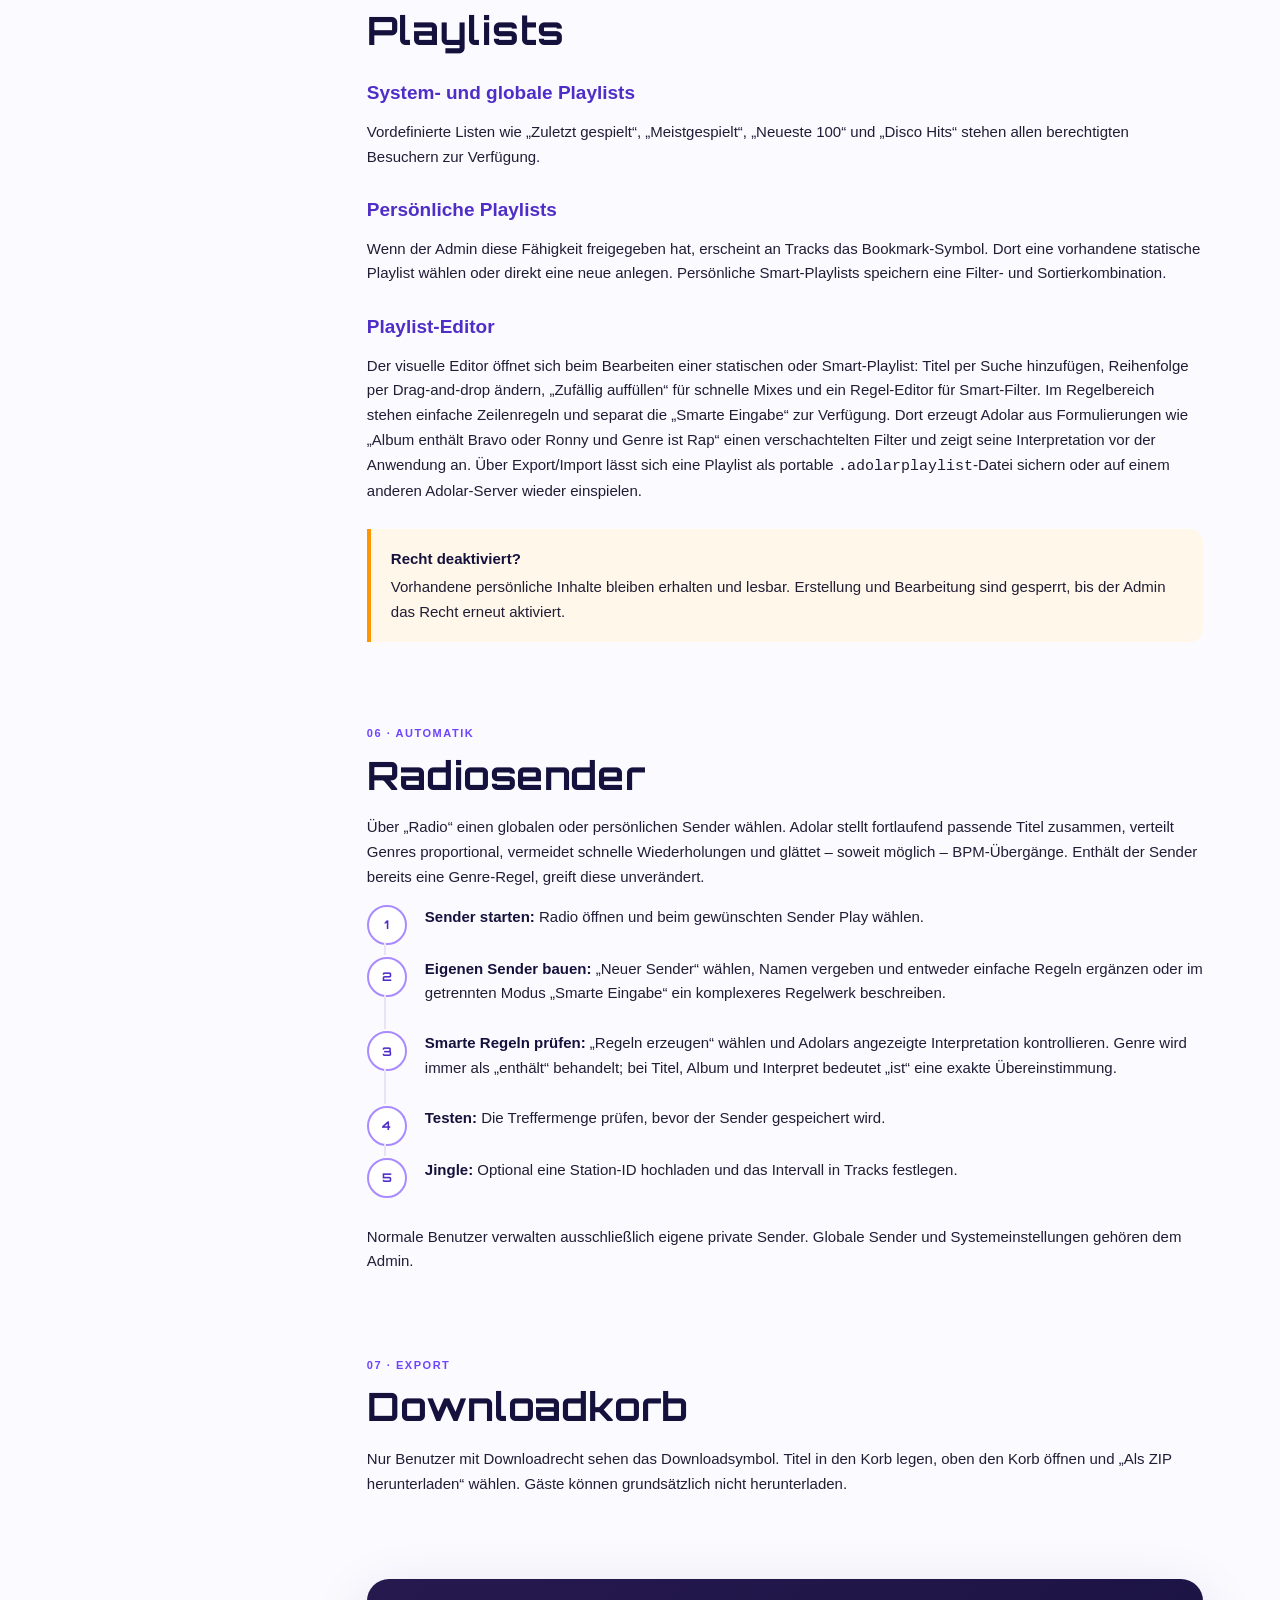
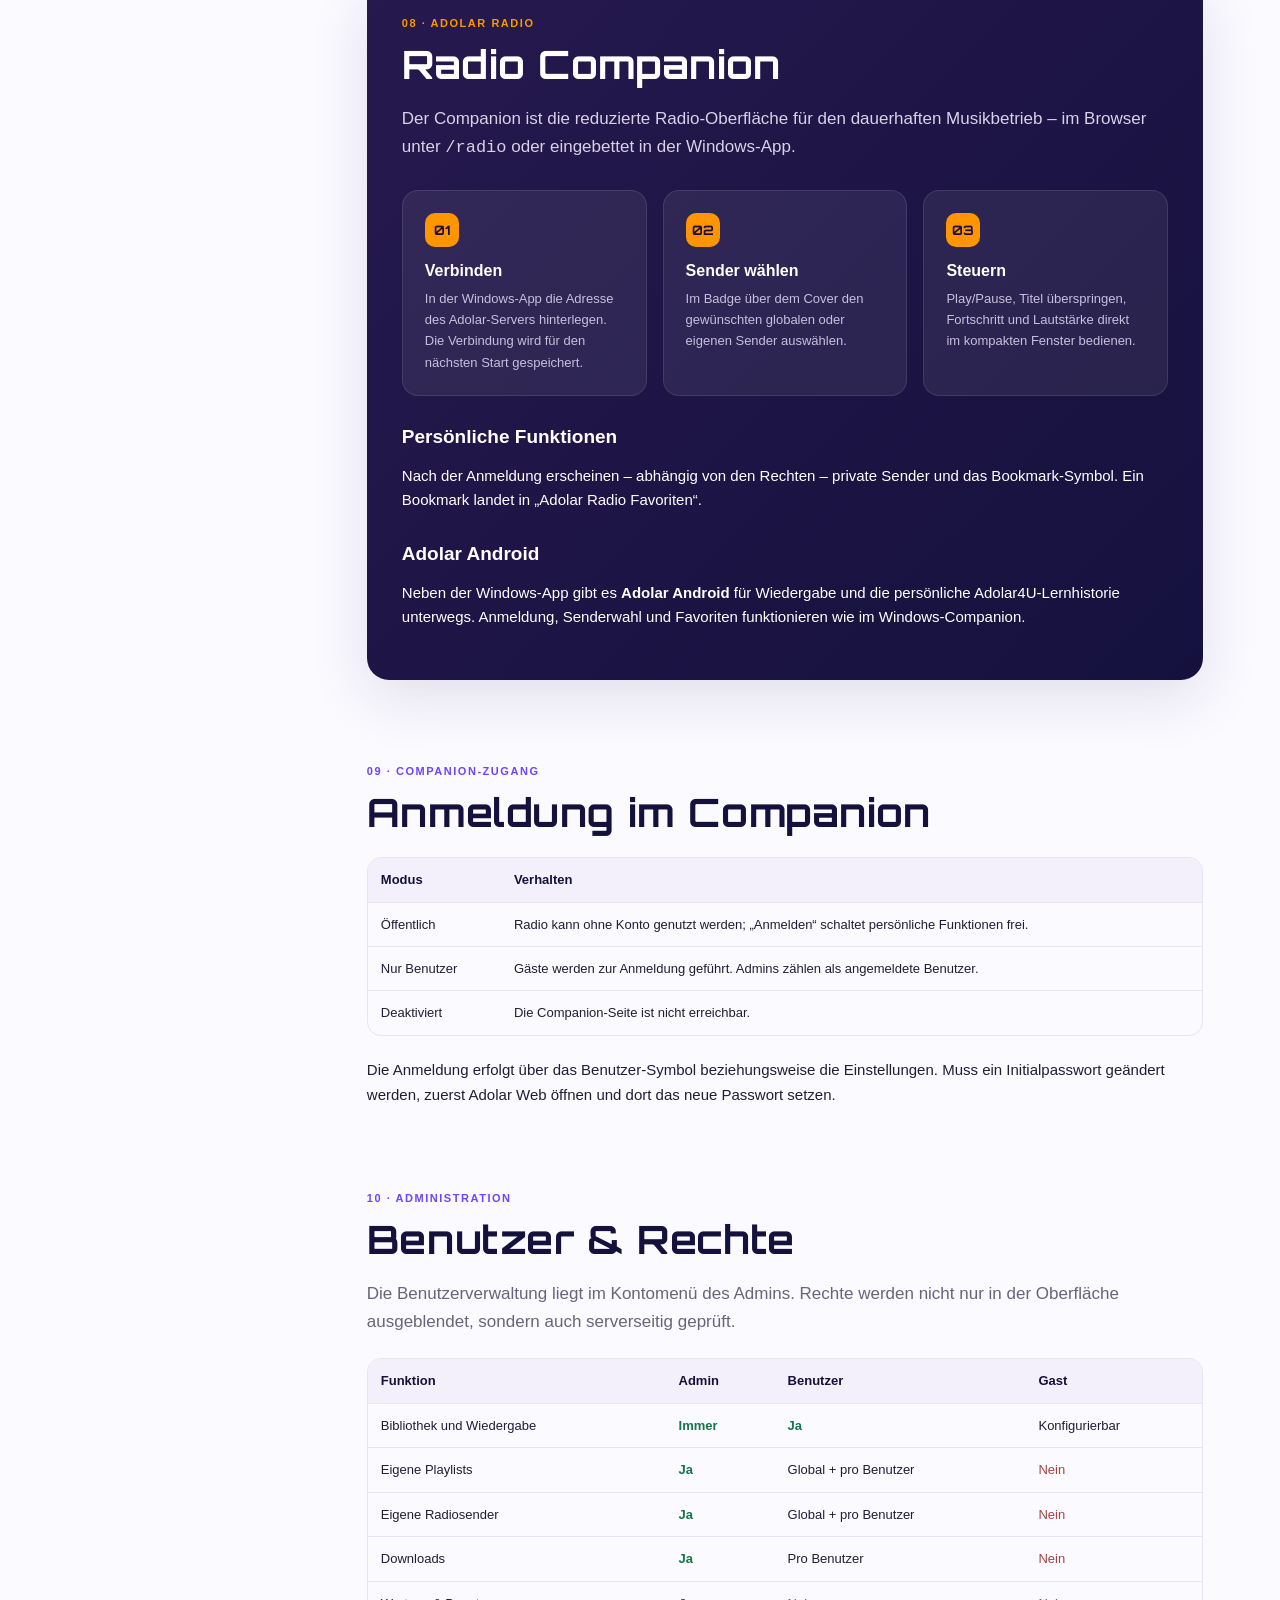
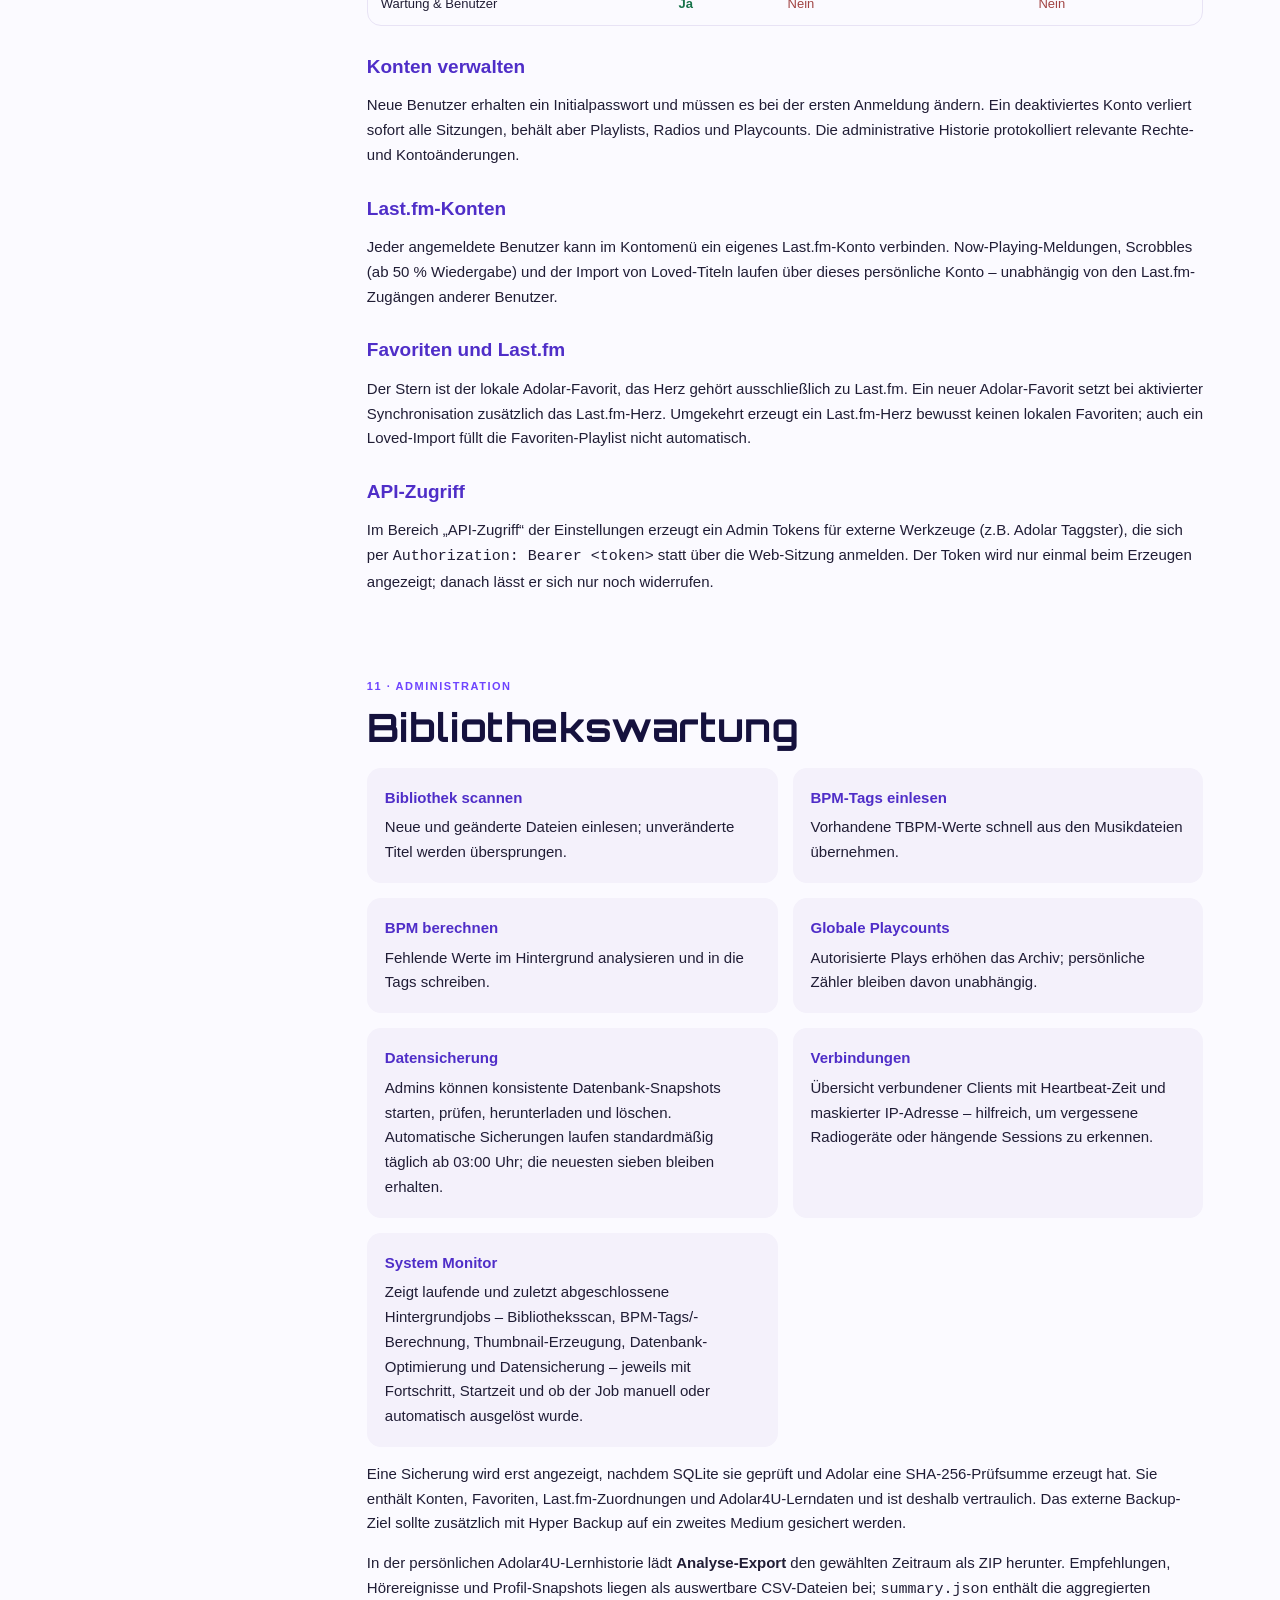
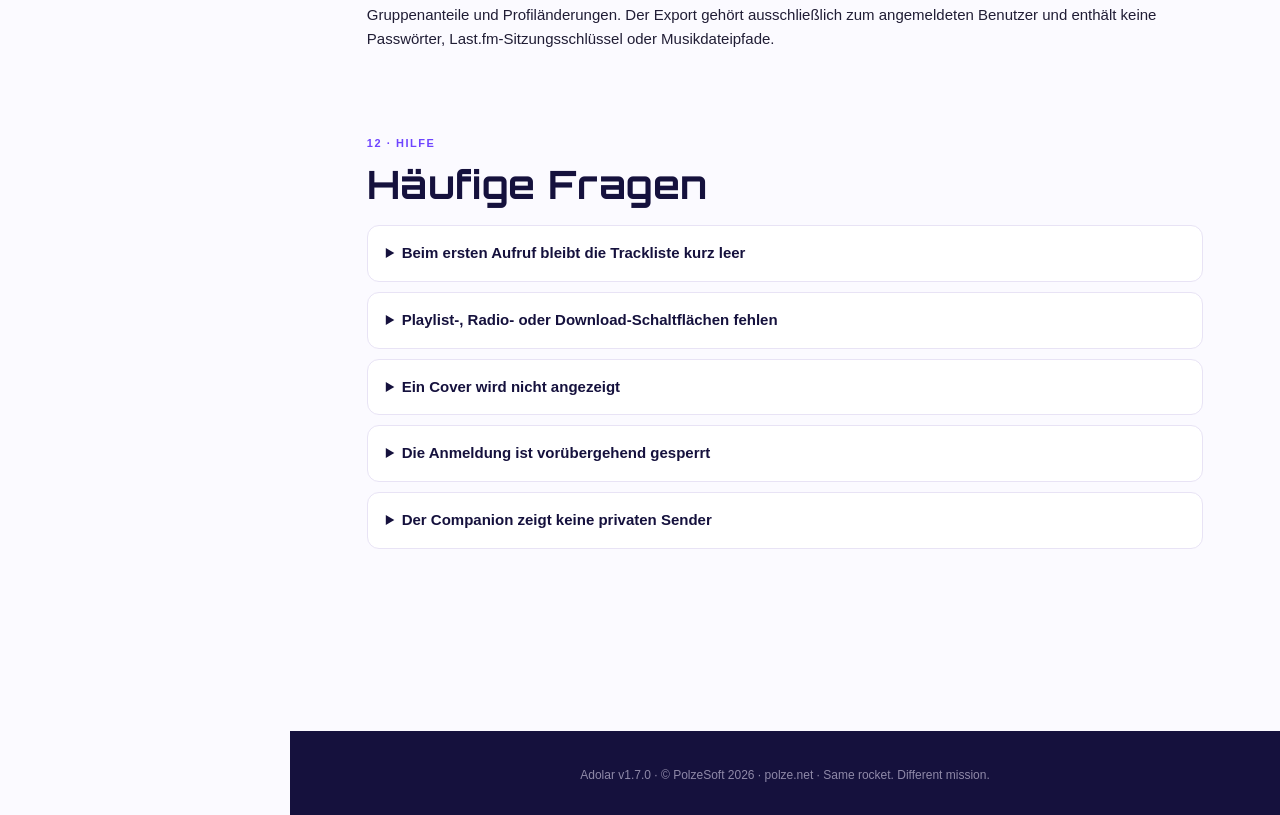
==== commit 40b35423: "Merge release 1.9.0" ====
--- a/hilfe/manual.html
+++ b/hilfe/manual.html
@@ -166,7 +166,7 @@
         <div class="kicker">03 · Player</div><h2>Wiedergabe & Now Playing</h2>
         <ol class="steps"><li><strong>Titel abspielen:</strong> Trackzeile oder Play-Symbol wählen. Ein erneuter Klick pausiert.</li><li><strong>Position ändern:</strong> Den Fortschrittsregler in der Playerleiste oder Vollansicht ziehen.</li><li><strong>Crossfade:</strong> Das Übergangssymbol aktiviert Crossfade für Bibliothek und Playlists. Adolar puffert den Folgetitel und dessen Cover vor.</li><li><strong>Now Playing:</strong> Cover oder Vergrößern-Symbol öffnet Cover, Metadaten, Queue und große Bedienelemente.</li></ol>
         <h3>Shuffle und Mini-Player</h3><p>Shuffle mischt die komplette aktuelle Auswahl und hält eine automatisch nachgefüllte Queue bereit. Dabei verteilt Adolar Künstler, Alben und Genres, vermeidet Wiederholungen und glättet passende BPM-Übergänge. Bei einem ausdrücklich gesetzten Genre-Filter bleibt die Genreauswahl unverändert. „Mini“ öffnet einen kompakten Player in einem eigenen Fenster.</p>
-        <div class="callout"><strong>Neu: Lyrics</strong>Ist das optionale Lyrics-Modul aktiviert, zeigt das Mikrofon-Symbol im Player den Songtext an – bei vorhandenen zeitsynchronisierten Daten mit mitlaufender Hervorhebung. Fehlende Texte werden automatisch über LRCLIB gesucht; wer die Berechtigung „Lyrics bearbeiten“ hat, kann einen anderen Treffer wählen oder den Text frei bearbeiten.</div>
+        <div class="callout"><strong>Neu: Lyrics</strong>Ist das optionale Lyrics-Modul aktiviert, zeigt das Mikrofon-Symbol im Player den Songtext an – bei vorhandenen zeitsynchronisierten Daten mit mitlaufender Hervorhebung. Fehlende Texte werden automatisch über LRCLIB gesucht; wer die Berechtigung „Lyrics bearbeiten“ hat, kann einen anderen Treffer wählen oder den Text frei bearbeiten. Ein rotes Mikrofon zeigt einen Titel ohne gefundenen Text an; Admins können das Lyrics-Werkzeug für jeden Titel öffnen und manuell nach Titel, Interpret oder Album suchen, auch wenn die automatische Suche nichts gefunden hat.</div>
       </section>
 
       <section id="suchen" data-search="suche filter interpret titel album genre jahr jahrzehnt bpm bitrate format sortieren raster grid sampler various artists">
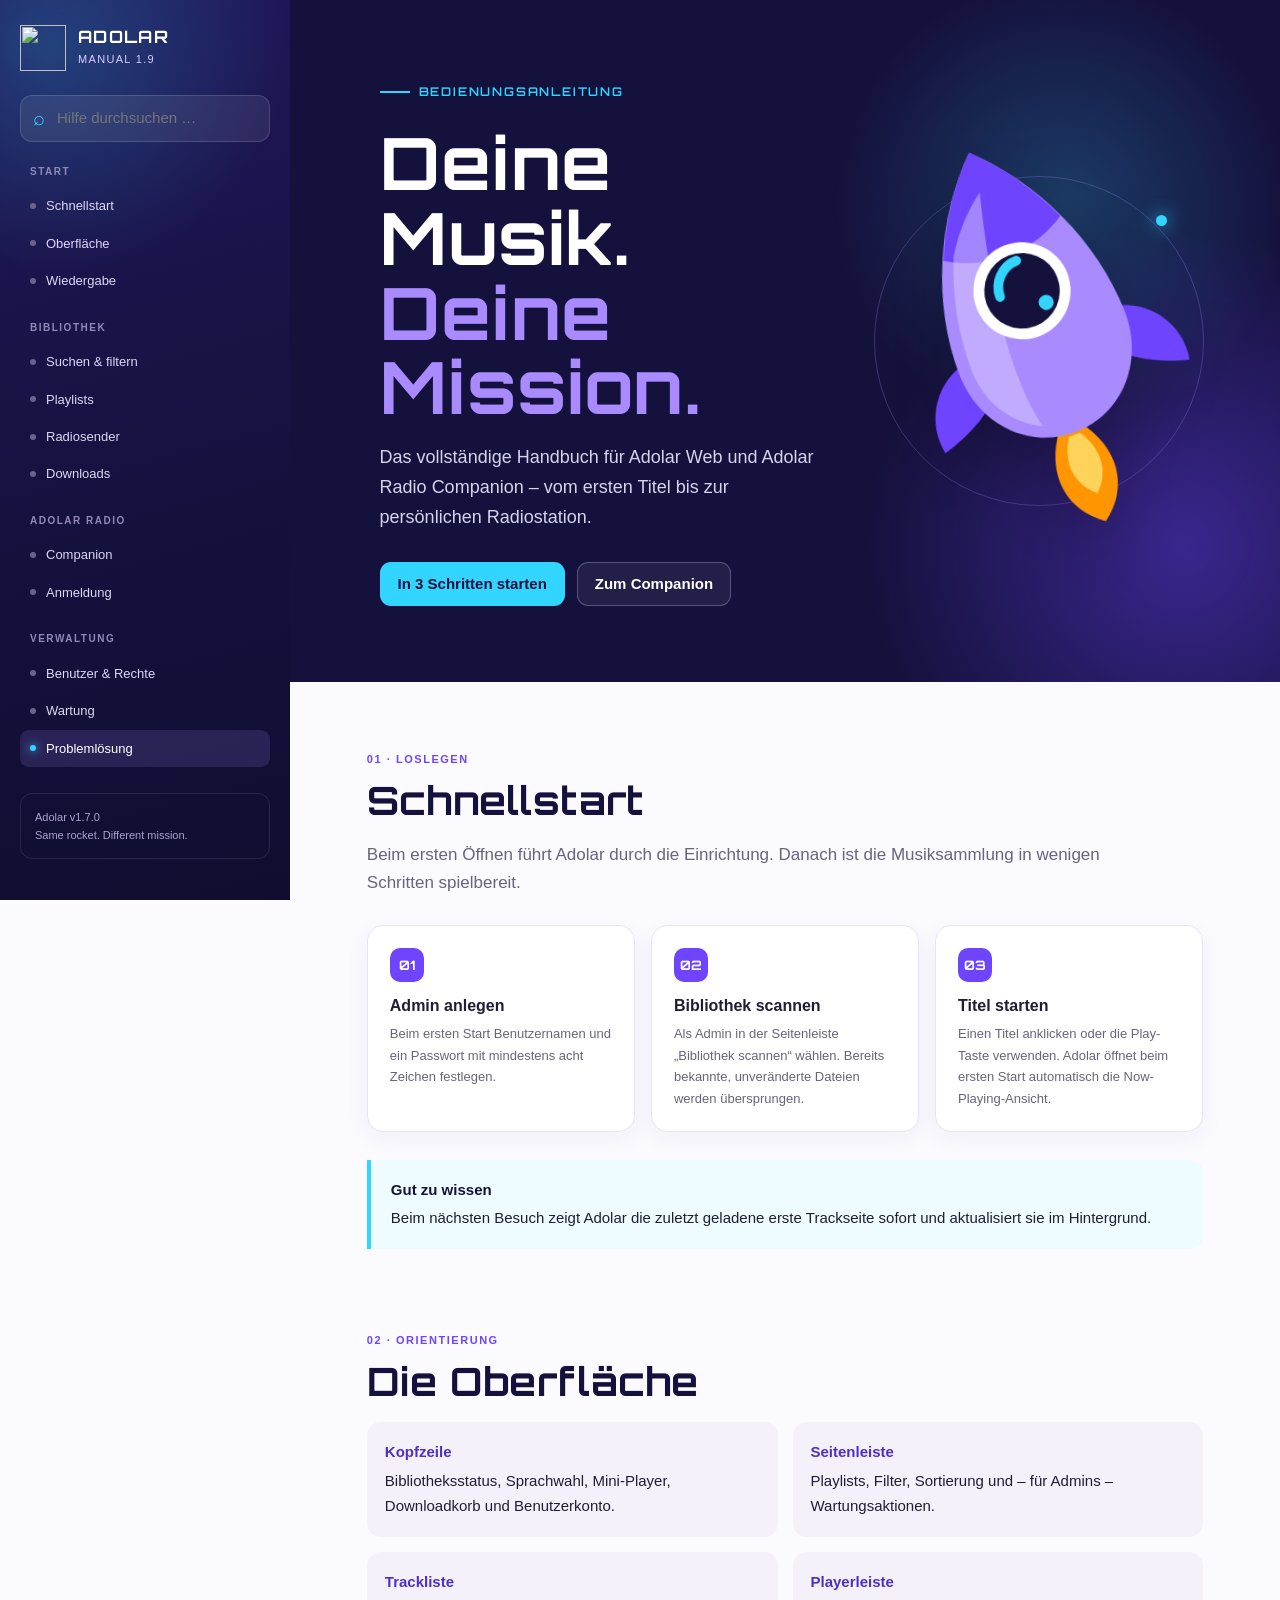
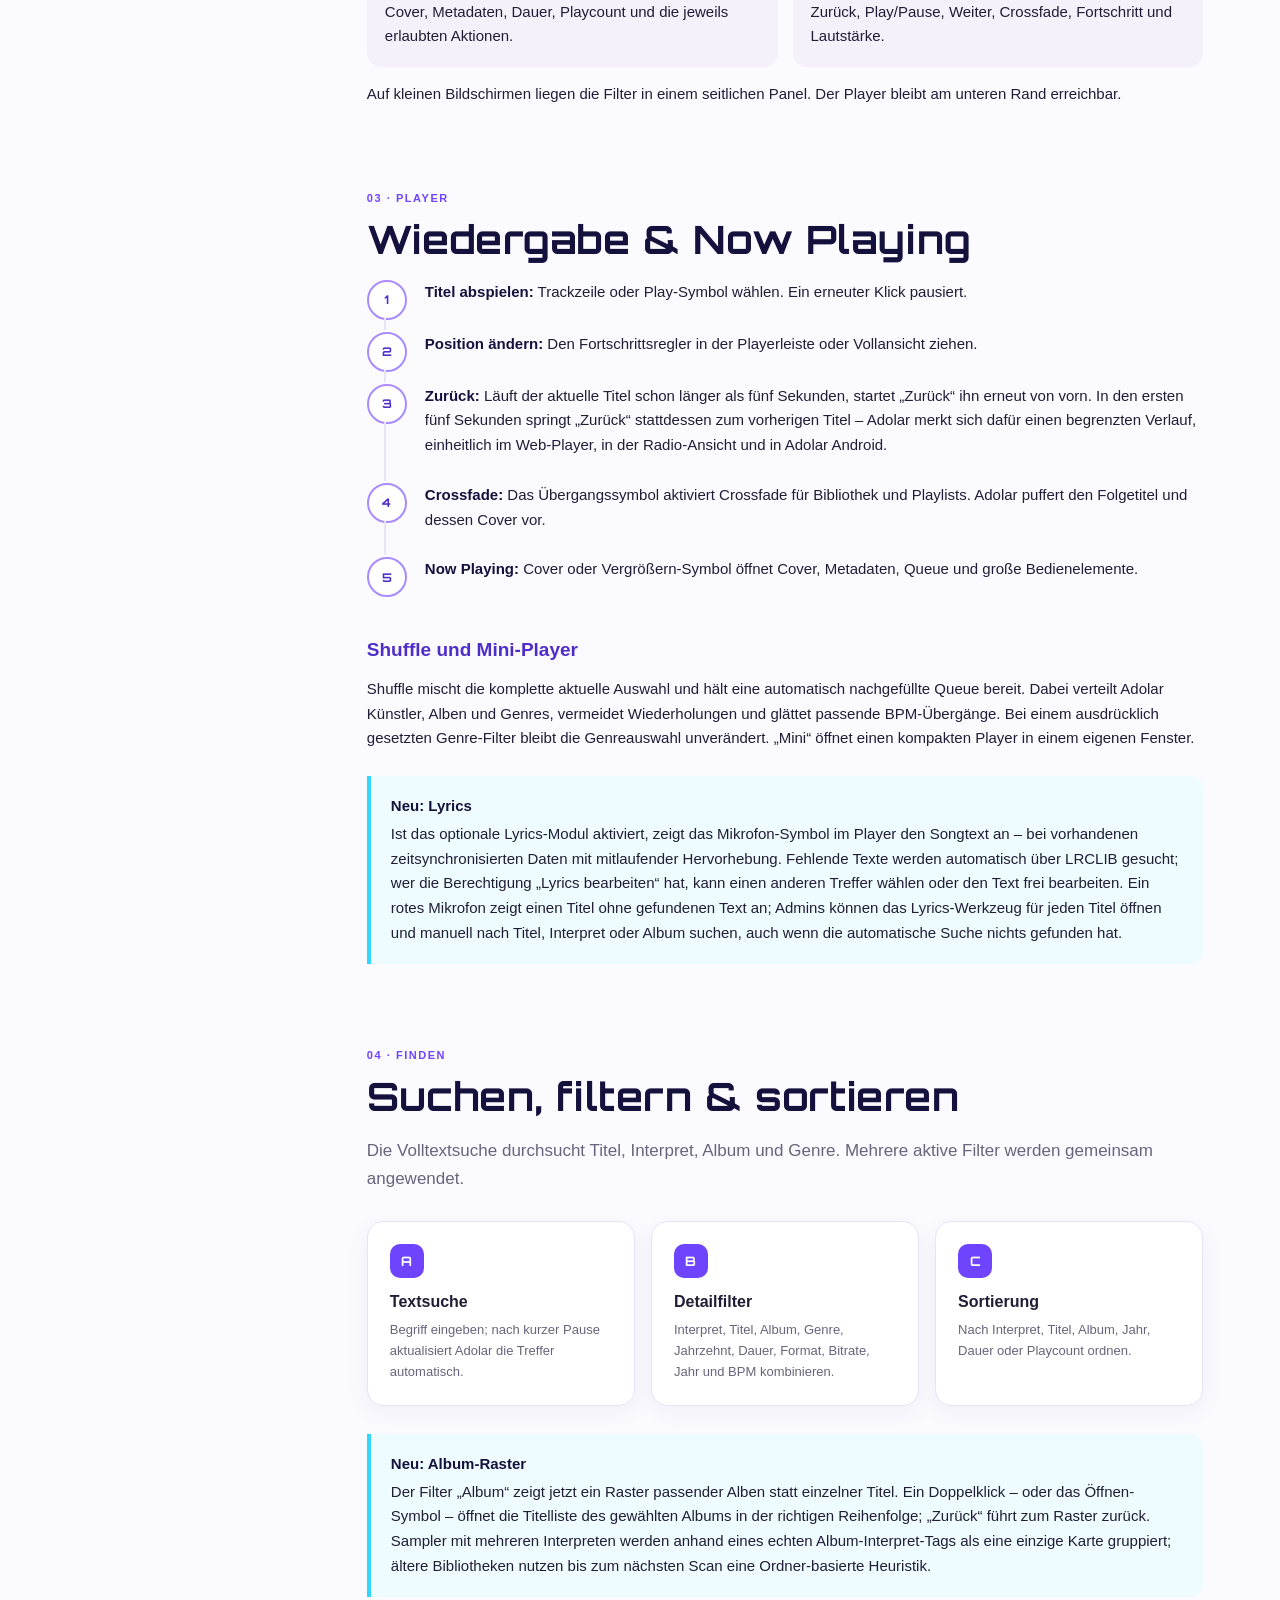
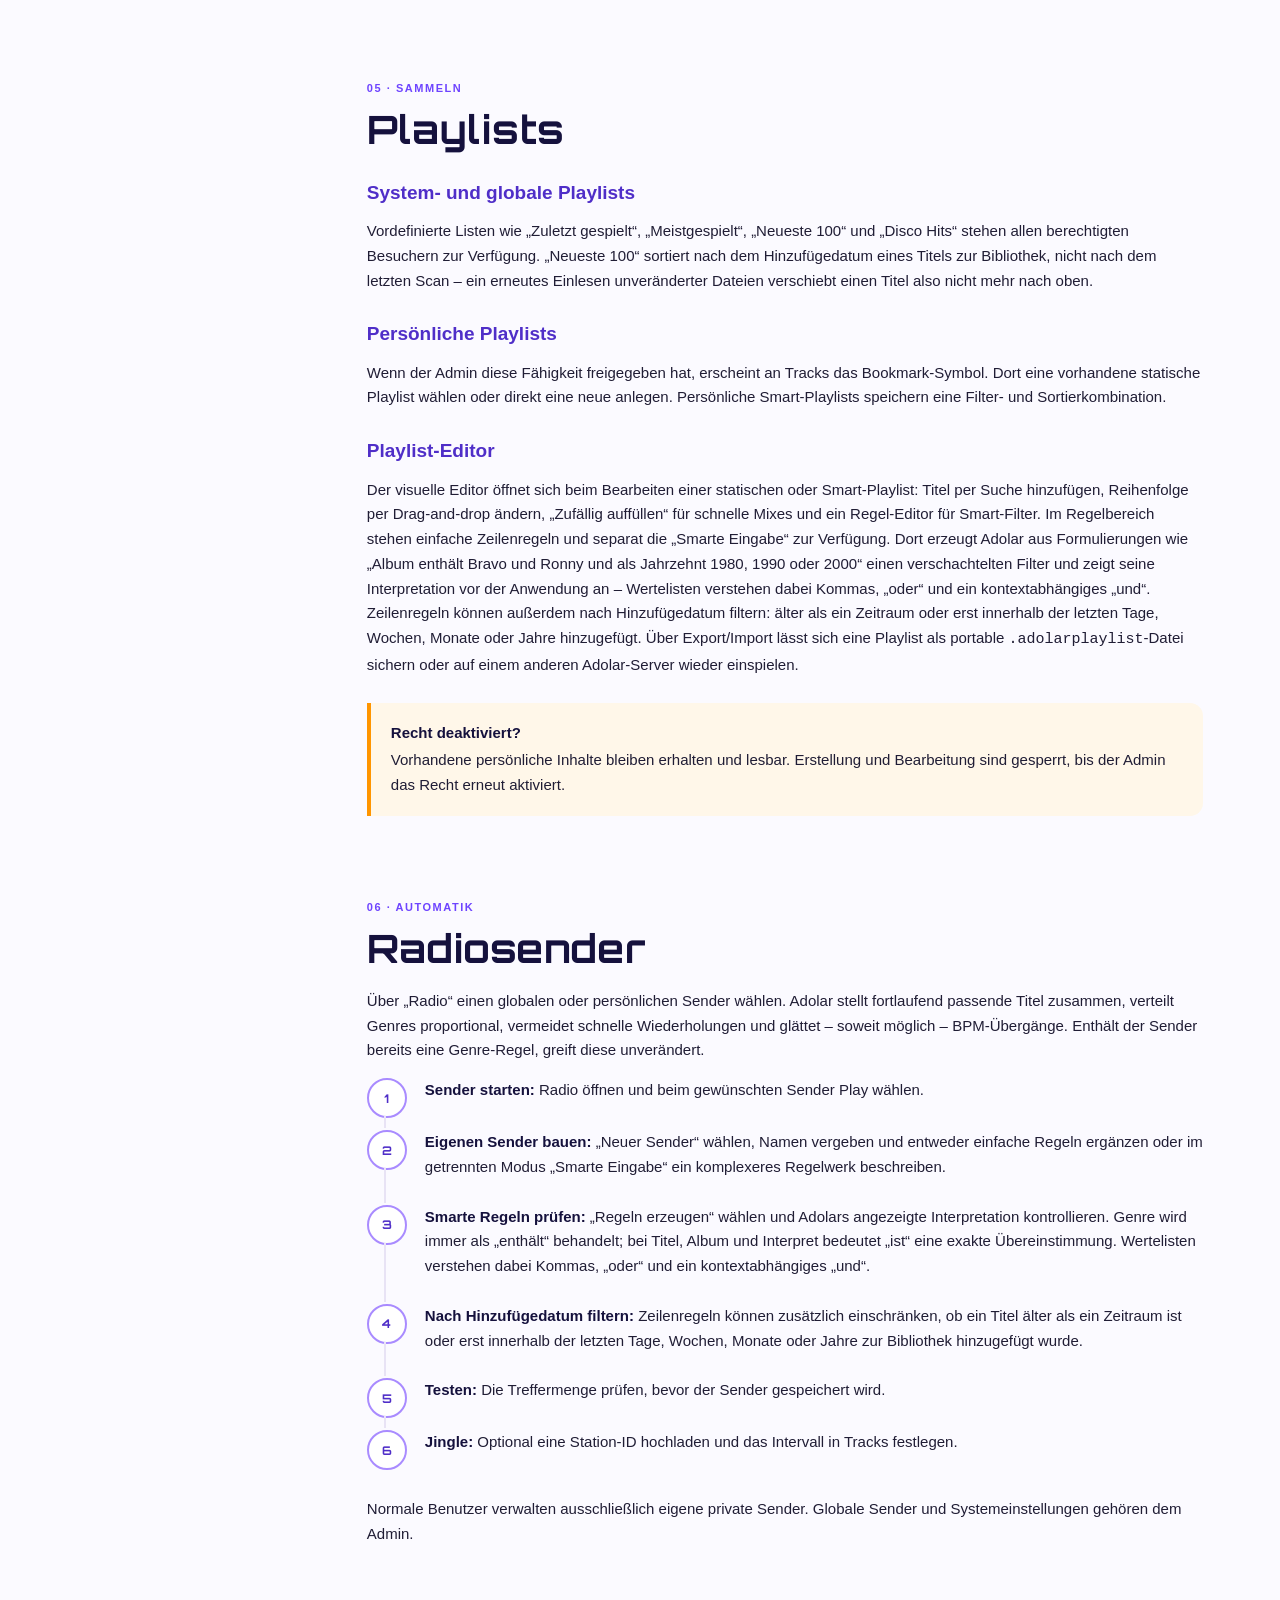
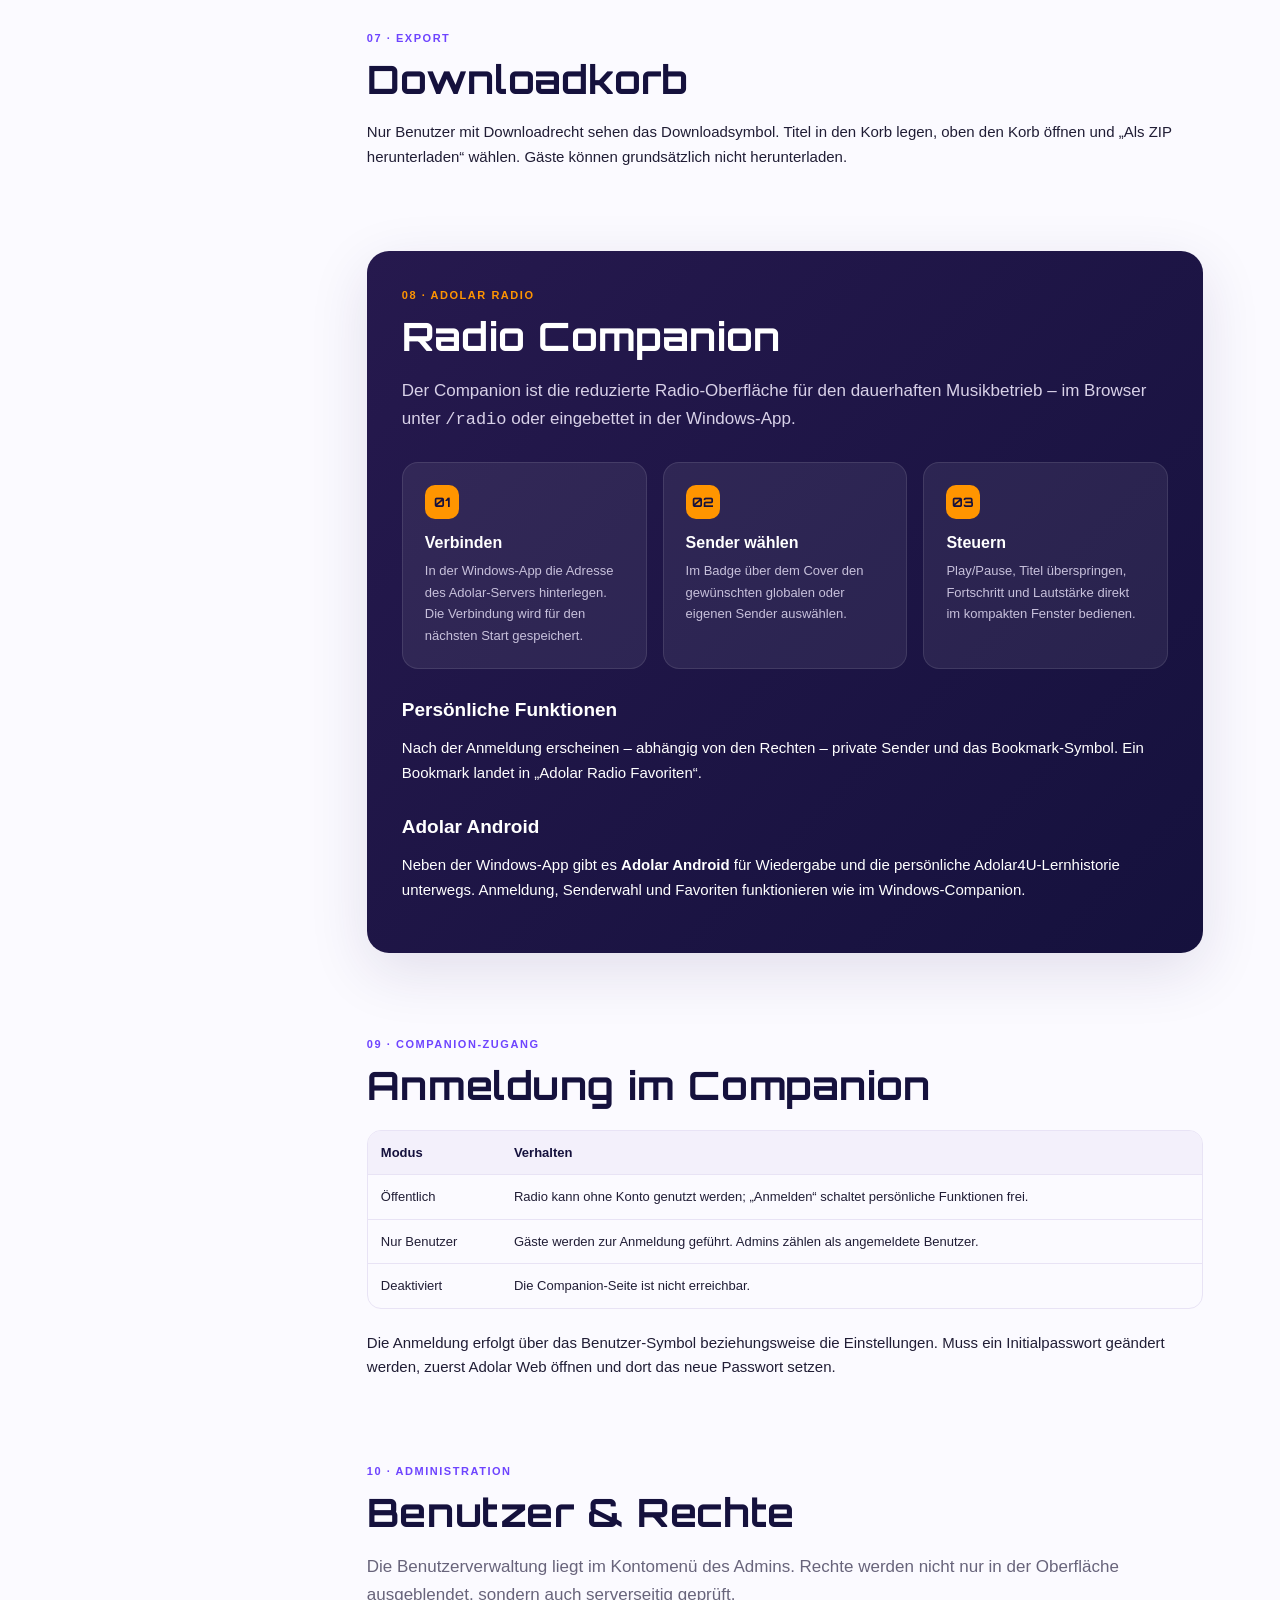
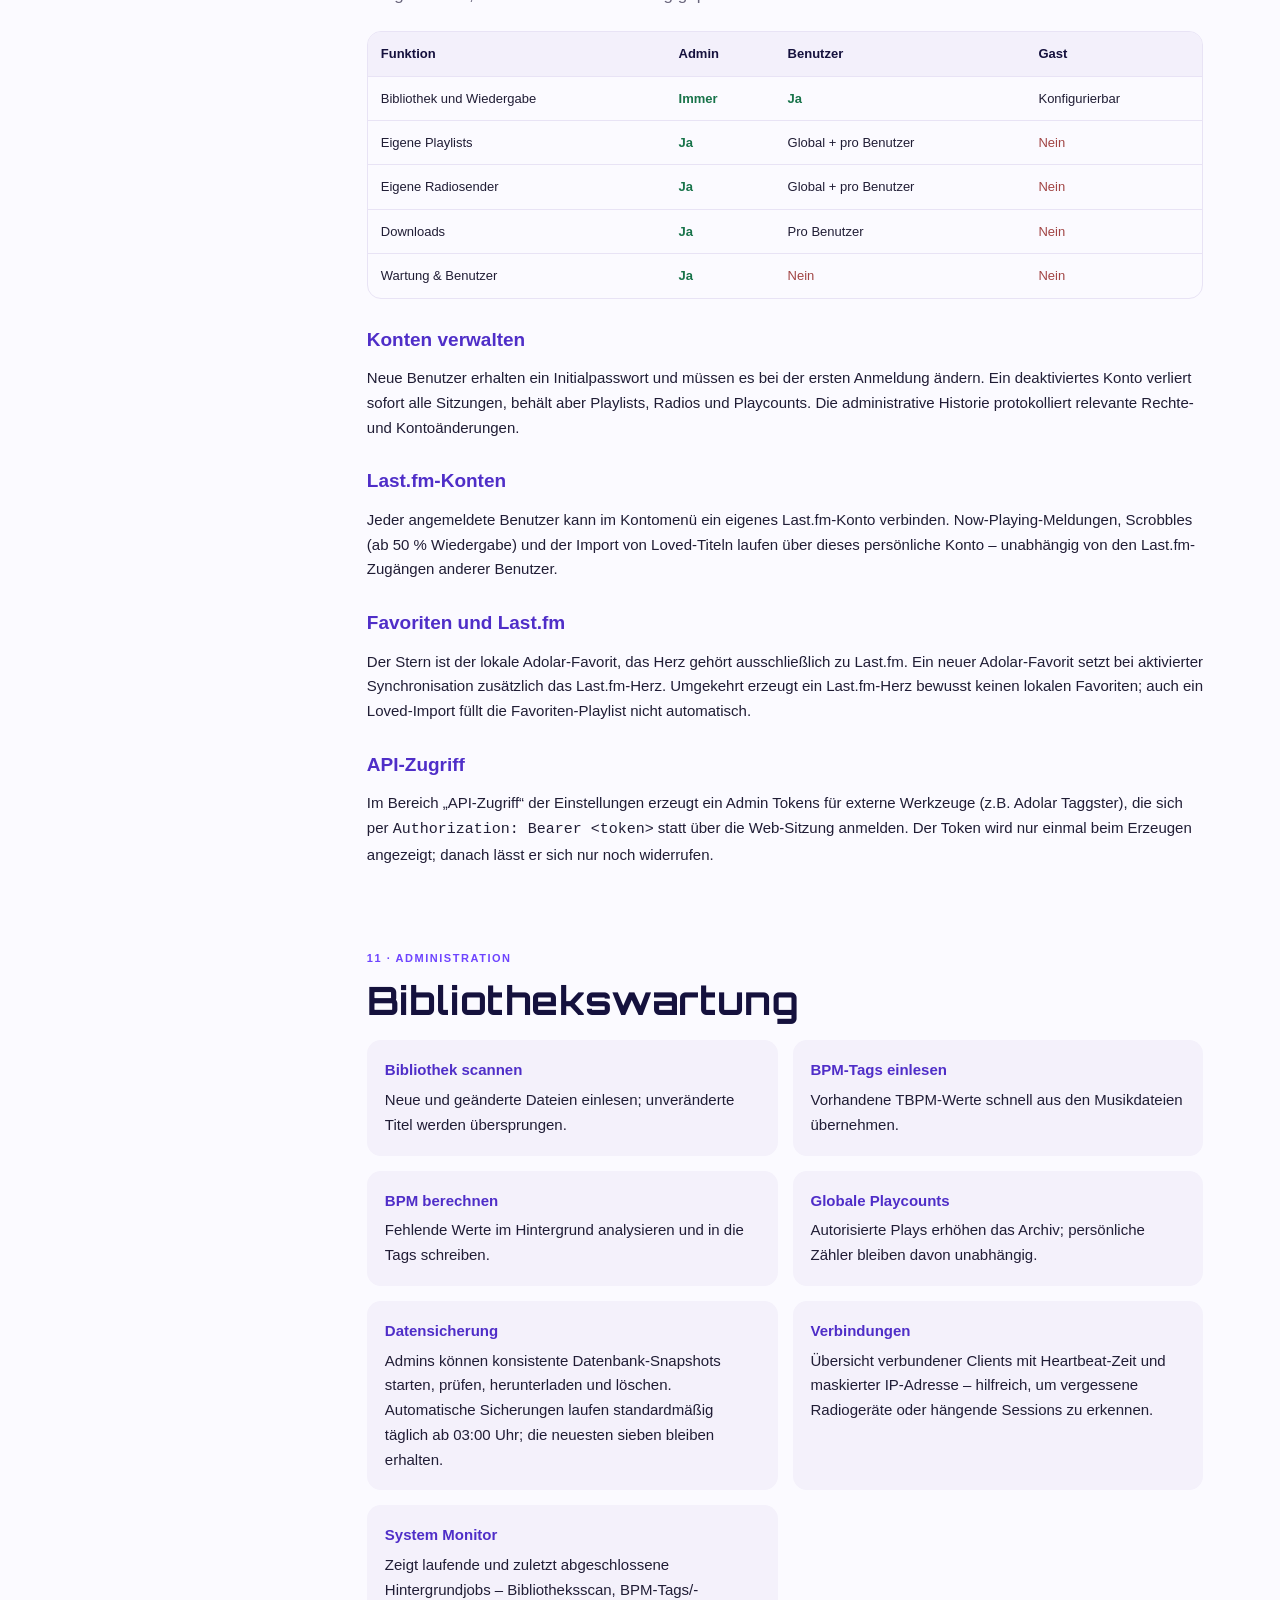
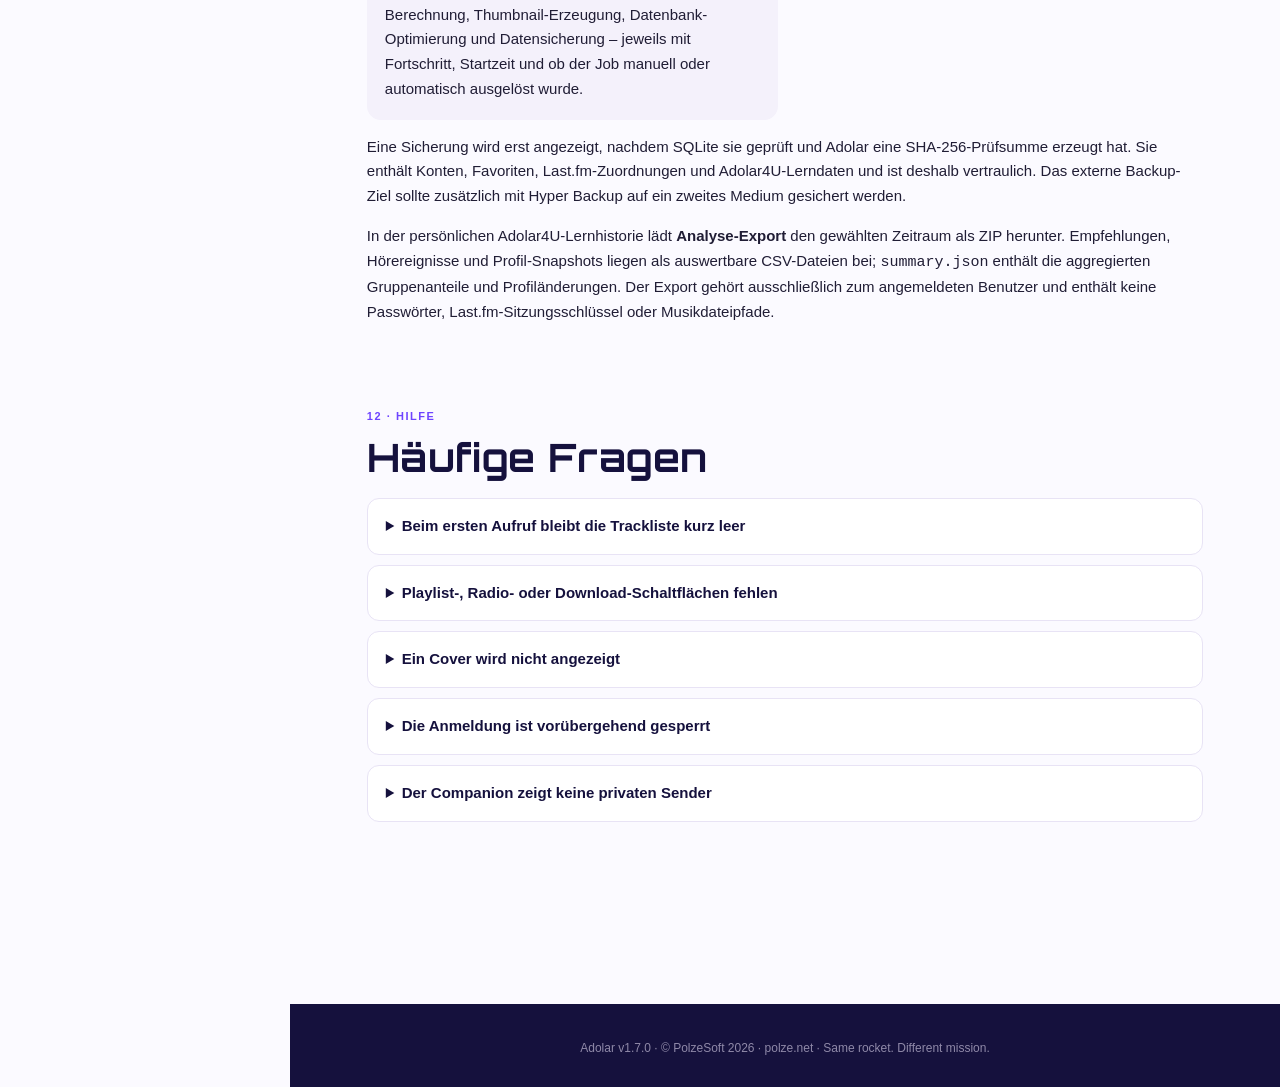
==== commit 262e3154: "feat(android): snapshot Adolar Next offline player" ====
--- a/hilfe/manual.html
+++ b/hilfe/manual.html
@@ -112,7 +112,7 @@
 <body>
 <div class="shell">
   <aside class="sidebar">
-    <div class="brand"><img src="../static/logo.svg" alt=""><div><div class="brand-name">ADOLAR</div><div class="brand-sub">Manual 1.7</div></div></div>
+    <div class="brand"><img src="../static/logo.svg" alt=""><div><div class="brand-name">ADOLAR</div><div class="brand-sub">Manual 1.9</div></div></div>
     <div class="search"><input id="help-search" type="search" placeholder="Hilfe durchsuchen …" aria-label="Handbuch durchsuchen"></div>
     <nav aria-label="Kapitel">
       <div class="nav-label">Start</div>
@@ -162,9 +162,9 @@
         <p>Auf kleinen Bildschirmen liegen die Filter in einem seitlichen Panel. Der Player bleibt am unteren Rand erreichbar.</p>
       </section>
 
-      <section id="wiedergabe" data-search="wiedergabe now playing crossfade lautstärke shuffle mini player fortschritt">
+      <section id="wiedergabe" data-search="wiedergabe now playing crossfade lautstärke shuffle mini player fortschritt zurück vorheriger titel verlauf">
         <div class="kicker">03 · Player</div><h2>Wiedergabe & Now Playing</h2>
-        <ol class="steps"><li><strong>Titel abspielen:</strong> Trackzeile oder Play-Symbol wählen. Ein erneuter Klick pausiert.</li><li><strong>Position ändern:</strong> Den Fortschrittsregler in der Playerleiste oder Vollansicht ziehen.</li><li><strong>Crossfade:</strong> Das Übergangssymbol aktiviert Crossfade für Bibliothek und Playlists. Adolar puffert den Folgetitel und dessen Cover vor.</li><li><strong>Now Playing:</strong> Cover oder Vergrößern-Symbol öffnet Cover, Metadaten, Queue und große Bedienelemente.</li></ol>
+        <ol class="steps"><li><strong>Titel abspielen:</strong> Trackzeile oder Play-Symbol wählen. Ein erneuter Klick pausiert.</li><li><strong>Position ändern:</strong> Den Fortschrittsregler in der Playerleiste oder Vollansicht ziehen.</li><li><strong>Zurück:</strong> Läuft der aktuelle Titel schon länger als fünf Sekunden, startet „Zurück“ ihn erneut von vorn. In den ersten fünf Sekunden springt „Zurück“ stattdessen zum vorherigen Titel – Adolar merkt sich dafür einen begrenzten Verlauf, einheitlich im Web-Player, in der Radio-Ansicht und in Adolar Android.</li><li><strong>Crossfade:</strong> Das Übergangssymbol aktiviert Crossfade für Bibliothek und Playlists. Adolar puffert den Folgetitel und dessen Cover vor.</li><li><strong>Now Playing:</strong> Cover oder Vergrößern-Symbol öffnet Cover, Metadaten, Queue und große Bedienelemente.</li></ol>
         <h3>Shuffle und Mini-Player</h3><p>Shuffle mischt die komplette aktuelle Auswahl und hält eine automatisch nachgefüllte Queue bereit. Dabei verteilt Adolar Künstler, Alben und Genres, vermeidet Wiederholungen und glättet passende BPM-Übergänge. Bei einem ausdrücklich gesetzten Genre-Filter bleibt die Genreauswahl unverändert. „Mini“ öffnet einen kompakten Player in einem eigenen Fenster.</p>
         <div class="callout"><strong>Neu: Lyrics</strong>Ist das optionale Lyrics-Modul aktiviert, zeigt das Mikrofon-Symbol im Player den Songtext an – bei vorhandenen zeitsynchronisierten Daten mit mitlaufender Hervorhebung. Fehlende Texte werden automatisch über LRCLIB gesucht; wer die Berechtigung „Lyrics bearbeiten“ hat, kann einen anderen Treffer wählen oder den Text frei bearbeiten. Ein rotes Mikrofon zeigt einen Titel ohne gefundenen Text an; Admins können das Lyrics-Werkzeug für jeden Titel öffnen und manuell nach Titel, Interpret oder Album suchen, auch wenn die automatische Suche nichts gefunden hat.</div>
       </section>
@@ -175,17 +175,17 @@
         <div class="callout"><strong>Neu: Album-Raster</strong>Der Filter „Album“ zeigt jetzt ein Raster passender Alben statt einzelner Titel. Ein Doppelklick – oder das Öffnen-Symbol – öffnet die Titelliste des gewählten Albums in der richtigen Reihenfolge; „Zurück“ führt zum Raster zurück. Sampler mit mehreren Interpreten werden anhand eines echten Album-Interpret-Tags als eine einzige Karte gruppiert; ältere Bibliotheken nutzen bis zum nächsten Scan eine Ordner-basierte Heuristik.</div>
       </section>
 
-      <section id="playlists" data-search="playlist smart statisch bookmark favoriten löschen persönlich global editor dragdrop drag drop import export adolarplaylist">
+      <section id="playlists" data-search="playlist smart statisch bookmark favoriten löschen persönlich global editor dragdrop drag drop import export adolarplaylist wertelisten hinzugefügt datum">
         <div class="kicker">05 · Sammeln</div><h2>Playlists</h2>
-        <h3>System- und globale Playlists</h3><p>Vordefinierte Listen wie „Zuletzt gespielt“, „Meistgespielt“, „Neueste 100“ und „Disco Hits“ stehen allen berechtigten Besuchern zur Verfügung.</p>
+        <h3>System- und globale Playlists</h3><p>Vordefinierte Listen wie „Zuletzt gespielt“, „Meistgespielt“, „Neueste 100“ und „Disco Hits“ stehen allen berechtigten Besuchern zur Verfügung. „Neueste 100“ sortiert nach dem Hinzufügedatum eines Titels zur Bibliothek, nicht nach dem letzten Scan – ein erneutes Einlesen unveränderter Dateien verschiebt einen Titel also nicht mehr nach oben.</p>
         <h3>Persönliche Playlists</h3><p>Wenn der Admin diese Fähigkeit freigegeben hat, erscheint an Tracks das Bookmark-Symbol. Dort eine vorhandene statische Playlist wählen oder direkt eine neue anlegen. Persönliche Smart-Playlists speichern eine Filter- und Sortierkombination.</p>
-        <h3>Playlist-Editor</h3><p>Der visuelle Editor öffnet sich beim Bearbeiten einer statischen oder Smart-Playlist: Titel per Suche hinzufügen, Reihenfolge per Drag-and-drop ändern, „Zufällig auffüllen“ für schnelle Mixes und ein Regel-Editor für Smart-Filter. Im Regelbereich stehen einfache Zeilenregeln und separat die „Smarte Eingabe“ zur Verfügung. Dort erzeugt Adolar aus Formulierungen wie „Album enthält Bravo oder Ronny und Genre ist Rap“ einen verschachtelten Filter und zeigt seine Interpretation vor der Anwendung an. Über Export/Import lässt sich eine Playlist als portable <code>.adolarplaylist</code>-Datei sichern oder auf einem anderen Adolar-Server wieder einspielen.</p>
+        <h3>Playlist-Editor</h3><p>Der visuelle Editor öffnet sich beim Bearbeiten einer statischen oder Smart-Playlist: Titel per Suche hinzufügen, Reihenfolge per Drag-and-drop ändern, „Zufällig auffüllen“ für schnelle Mixes und ein Regel-Editor für Smart-Filter. Im Regelbereich stehen einfache Zeilenregeln und separat die „Smarte Eingabe“ zur Verfügung. Dort erzeugt Adolar aus Formulierungen wie „Album enthält Bravo und Ronny und als Jahrzehnt 1980, 1990 oder 2000“ einen verschachtelten Filter und zeigt seine Interpretation vor der Anwendung an – Wertelisten verstehen dabei Kommas, „oder“ und ein kontextabhängiges „und“. Zeilenregeln können außerdem nach Hinzufügedatum filtern: älter als ein Zeitraum oder erst innerhalb der letzten Tage, Wochen, Monate oder Jahre hinzugefügt. Über Export/Import lässt sich eine Playlist als portable <code>.adolarplaylist</code>-Datei sichern oder auf einem anderen Adolar-Server wieder einspielen.</p>
         <div class="callout warning"><strong>Recht deaktiviert?</strong>Vorhandene persönliche Inhalte bleiben erhalten und lesbar. Erstellung und Bearbeitung sind gesperrt, bis der Admin das Recht erneut aktiviert.</div>
       </section>
 
-      <section id="radio" data-search="radio sender stations jingle regeln filter privat global crossfade">
+      <section id="radio" data-search="radio sender stations jingle regeln filter privat global crossfade hinzugefügt datum wertelisten">
         <div class="kicker">06 · Automatik</div><h2>Radiosender</h2><p>Über „Radio“ einen globalen oder persönlichen Sender wählen. Adolar stellt fortlaufend passende Titel zusammen, verteilt Genres proportional, vermeidet schnelle Wiederholungen und glättet – soweit möglich – BPM-Übergänge. Enthält der Sender bereits eine Genre-Regel, greift diese unverändert.</p>
-        <ol class="steps"><li><strong>Sender starten:</strong> Radio öffnen und beim gewünschten Sender Play wählen.</li><li><strong>Eigenen Sender bauen:</strong> „Neuer Sender“ wählen, Namen vergeben und entweder einfache Regeln ergänzen oder im getrennten Modus „Smarte Eingabe“ ein komplexeres Regelwerk beschreiben.</li><li><strong>Smarte Regeln prüfen:</strong> „Regeln erzeugen“ wählen und Adolars angezeigte Interpretation kontrollieren. Genre wird immer als „enthält“ behandelt; bei Titel, Album und Interpret bedeutet „ist“ eine exakte Übereinstimmung.</li><li><strong>Testen:</strong> Die Treffermenge prüfen, bevor der Sender gespeichert wird.</li><li><strong>Jingle:</strong> Optional eine Station-ID hochladen und das Intervall in Tracks festlegen.</li></ol>
+        <ol class="steps"><li><strong>Sender starten:</strong> Radio öffnen und beim gewünschten Sender Play wählen.</li><li><strong>Eigenen Sender bauen:</strong> „Neuer Sender“ wählen, Namen vergeben und entweder einfache Regeln ergänzen oder im getrennten Modus „Smarte Eingabe“ ein komplexeres Regelwerk beschreiben.</li><li><strong>Smarte Regeln prüfen:</strong> „Regeln erzeugen“ wählen und Adolars angezeigte Interpretation kontrollieren. Genre wird immer als „enthält“ behandelt; bei Titel, Album und Interpret bedeutet „ist“ eine exakte Übereinstimmung. Wertelisten verstehen dabei Kommas, „oder“ und ein kontextabhängiges „und“.</li><li><strong>Nach Hinzufügedatum filtern:</strong> Zeilenregeln können zusätzlich einschränken, ob ein Titel älter als ein Zeitraum ist oder erst innerhalb der letzten Tage, Wochen, Monate oder Jahre zur Bibliothek hinzugefügt wurde.</li><li><strong>Testen:</strong> Die Treffermenge prüfen, bevor der Sender gespeichert wird.</li><li><strong>Jingle:</strong> Optional eine Station-ID hochladen und das Intervall in Tracks festlegen.</li></ol>
         <p>Normale Benutzer verwalten ausschließlich eigene private Sender. Globale Sender und Systemeinstellungen gehören dem Admin.</p>
       </section>
 
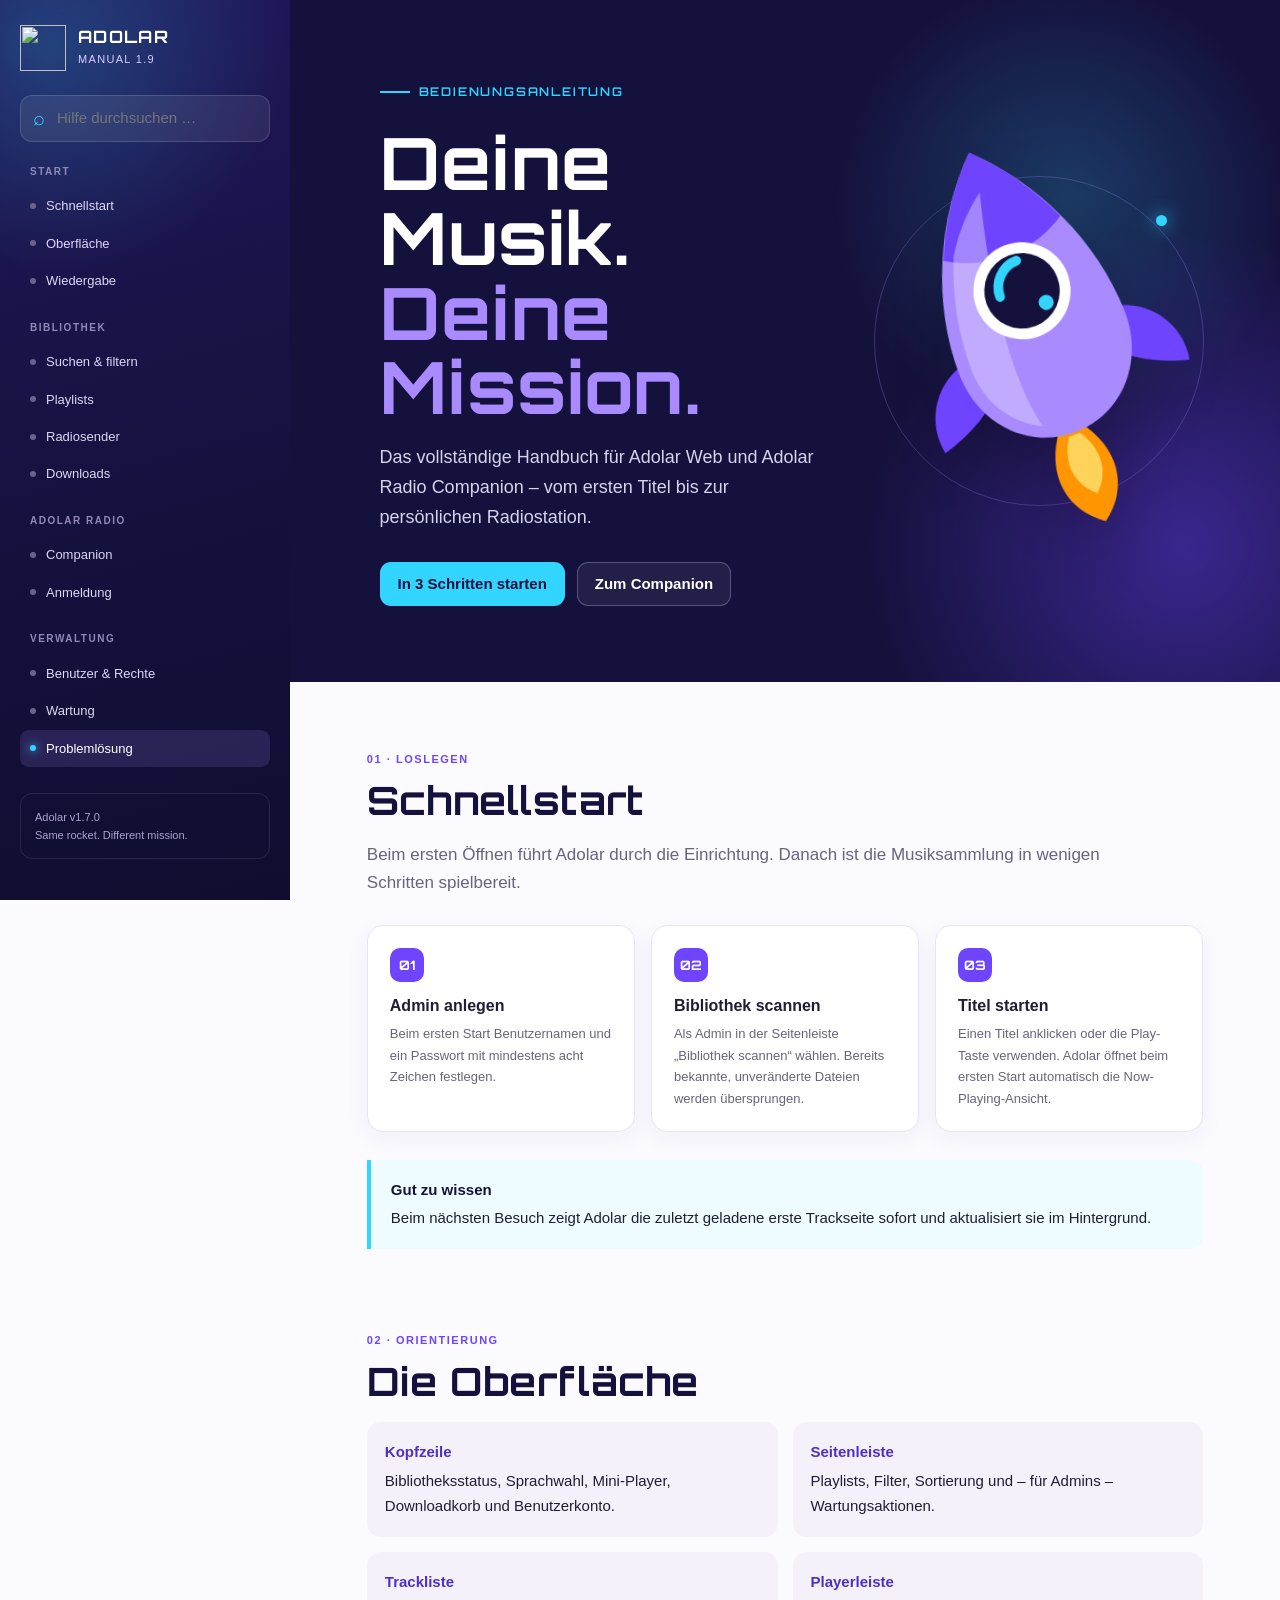
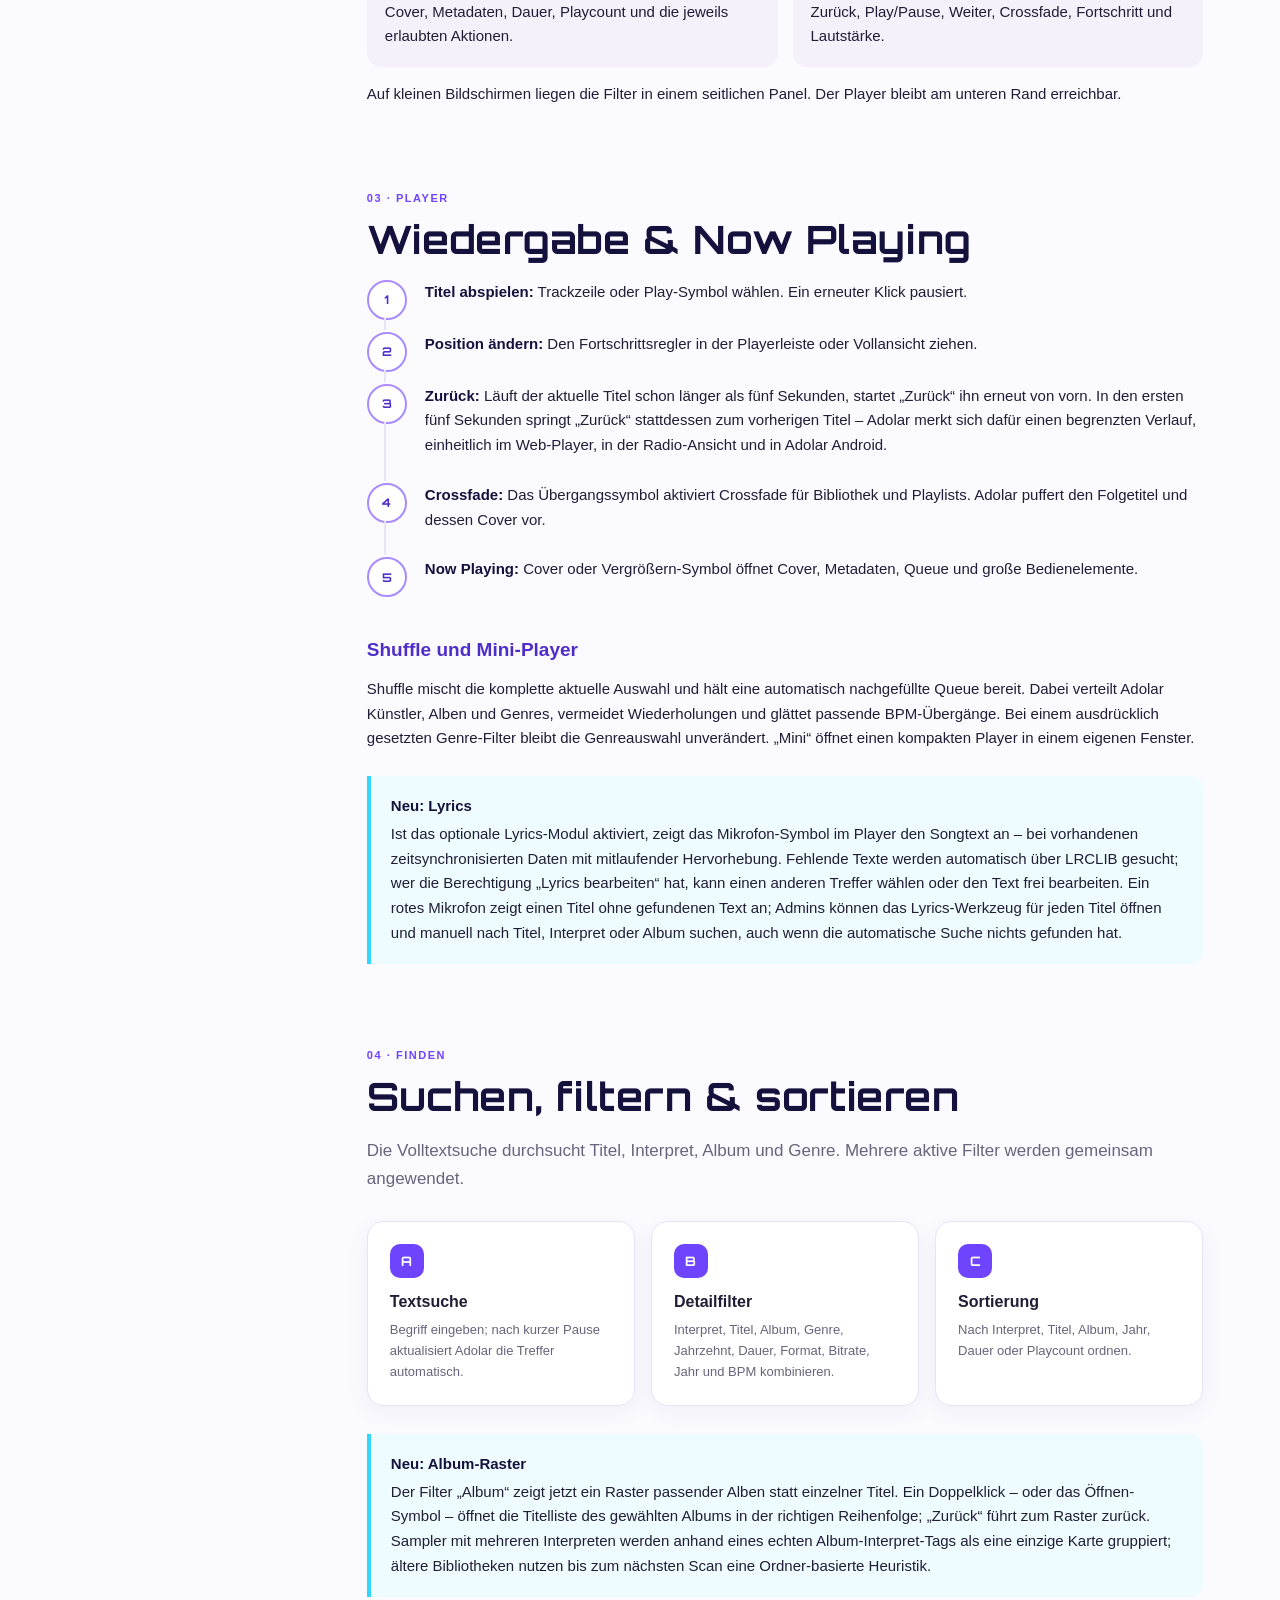
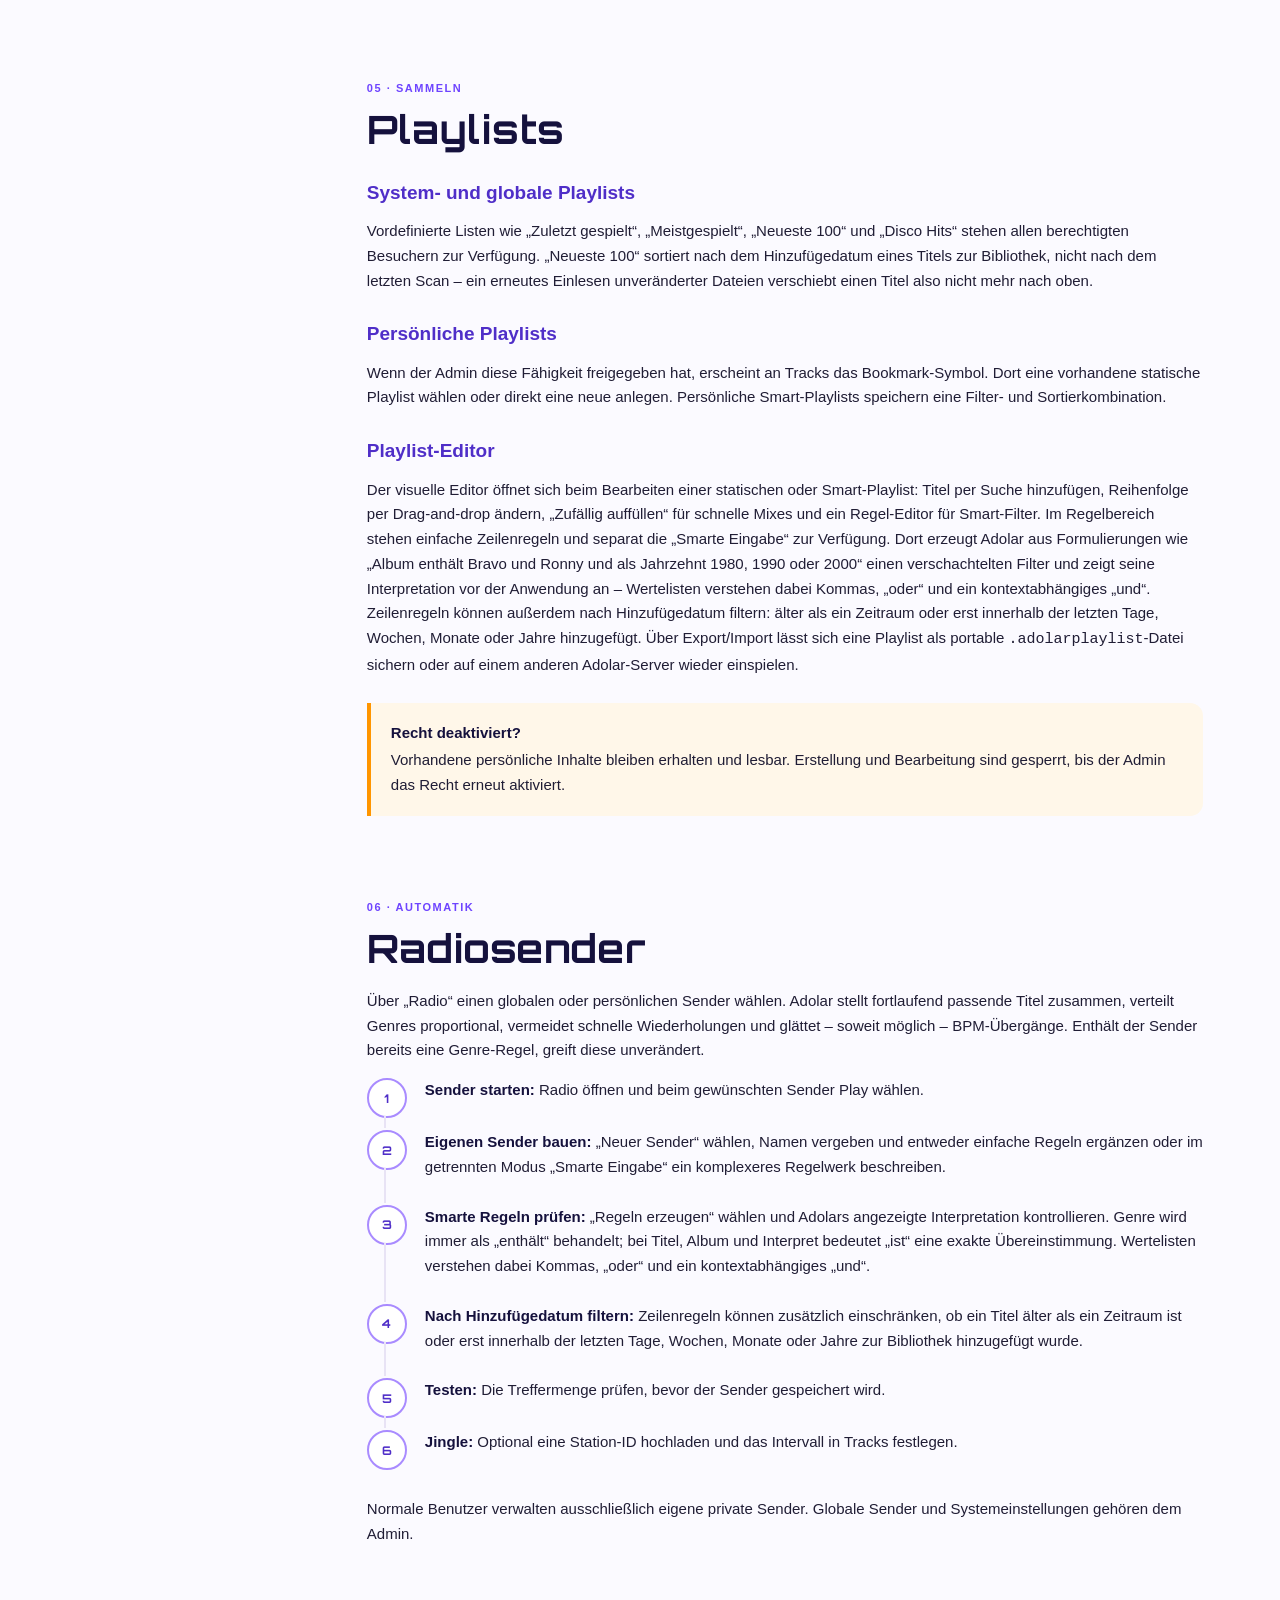
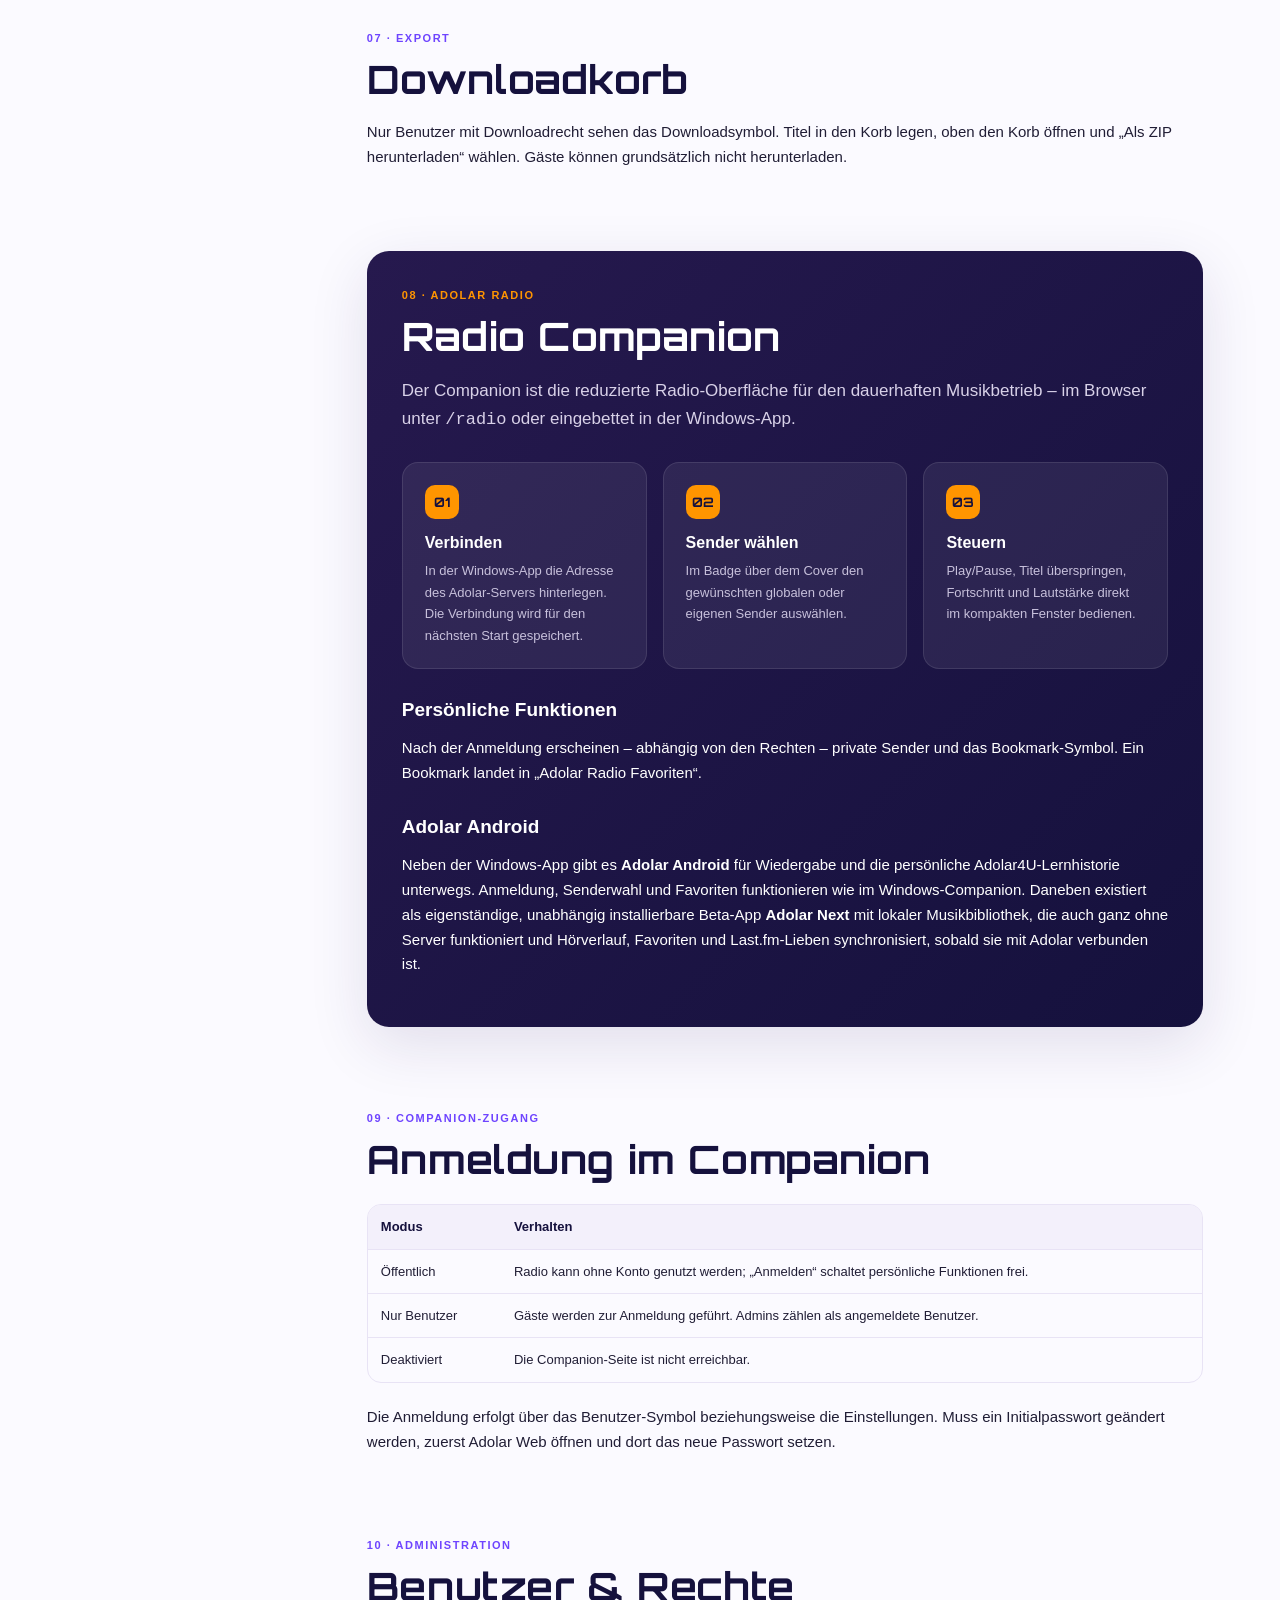
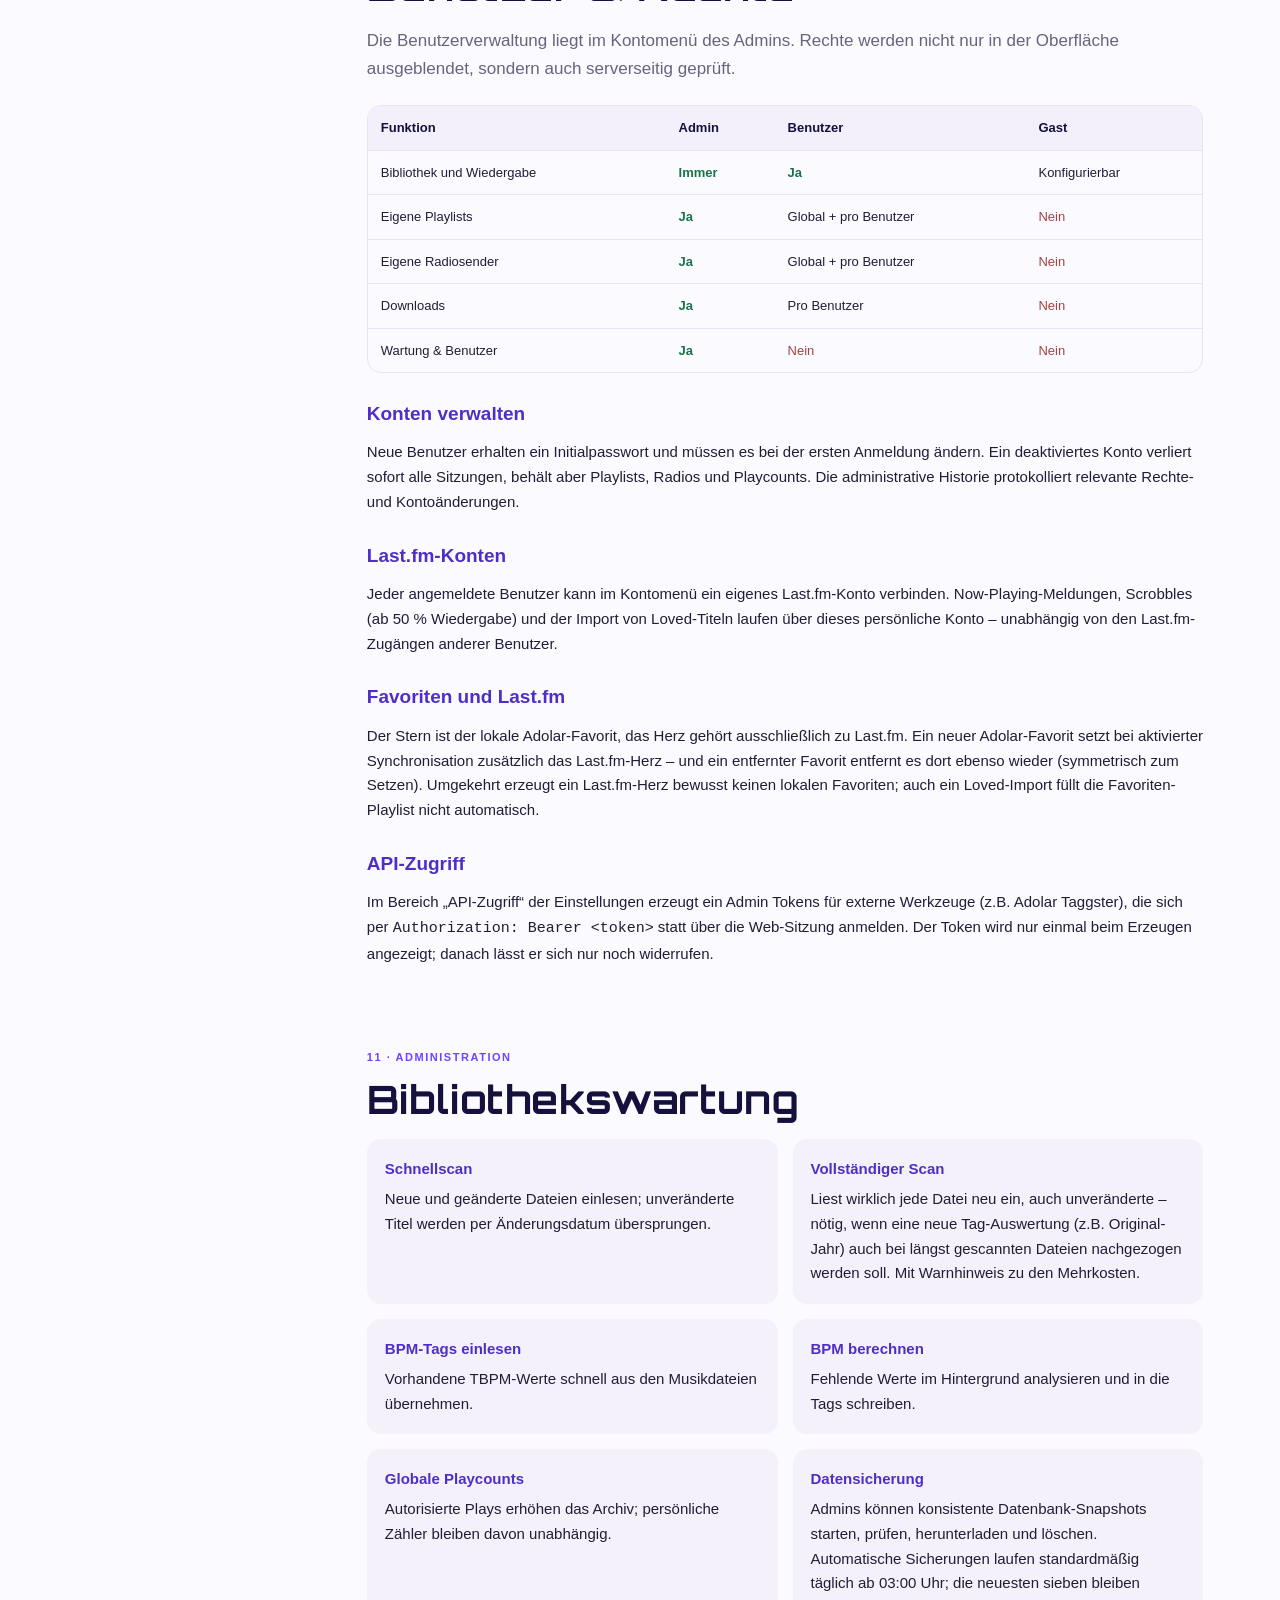
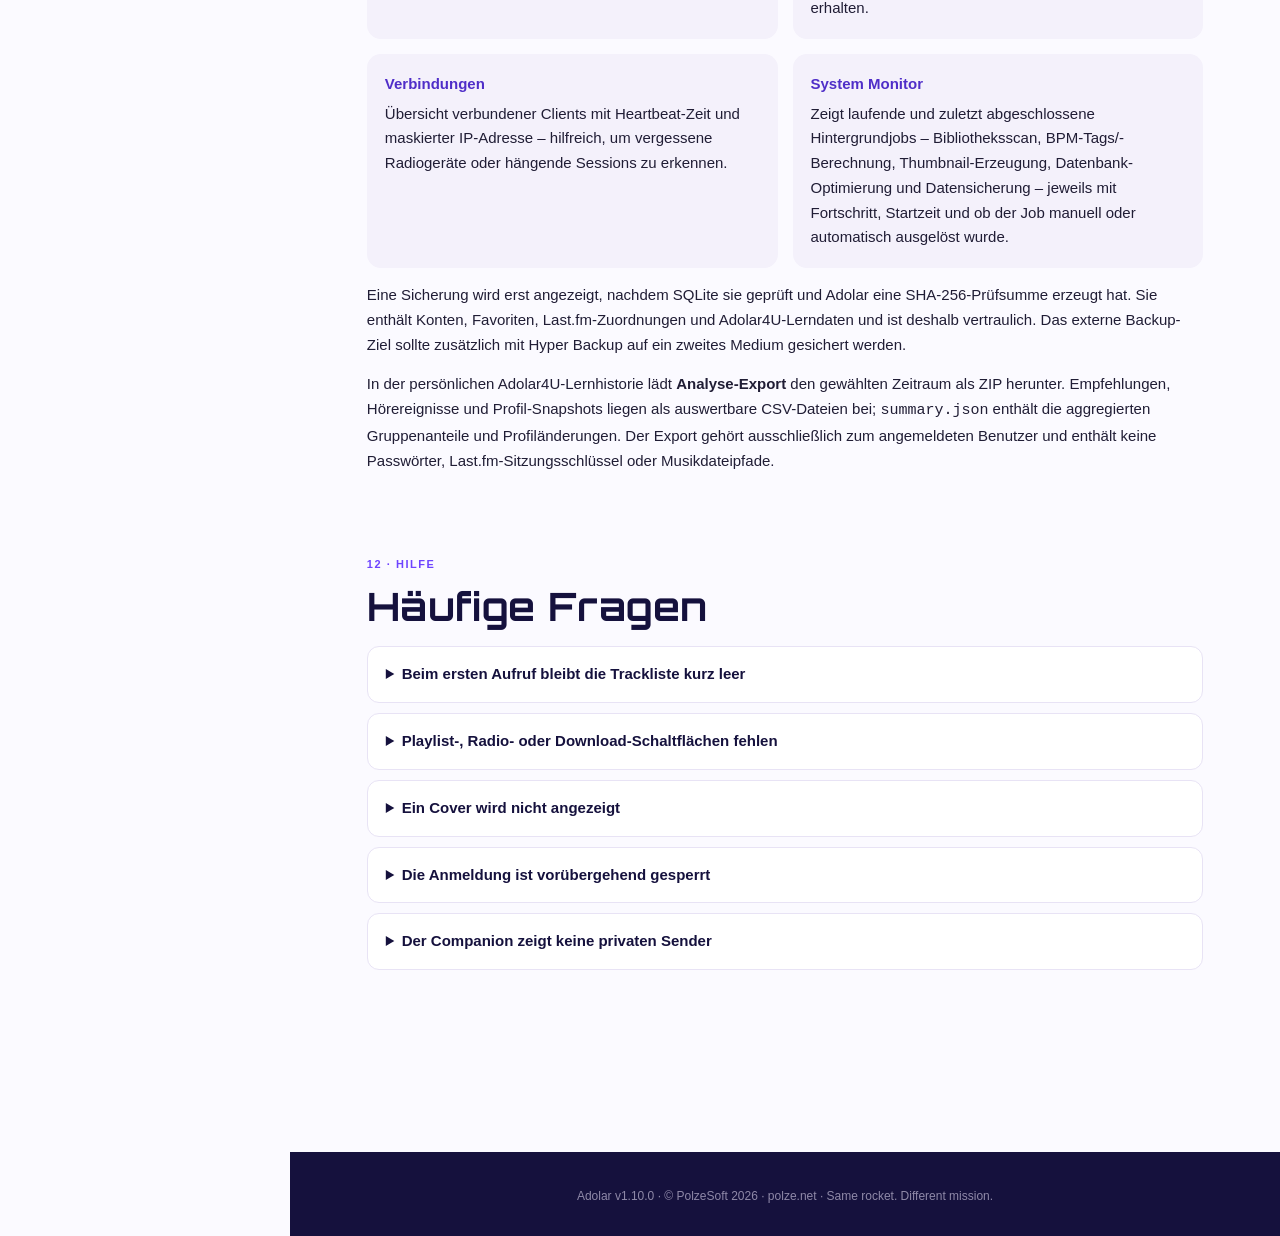
==== commit 0b39f938: "docs(manual): document unlove symmetry, force-rescan, and Adolar Next Co-Authored-By: Claude Sonnet " ====
--- a/hilfe/manual.html
+++ b/hilfe/manual.html
@@ -193,11 +193,11 @@
         <div class="kicker">07 · Export</div><h2>Downloadkorb</h2><p>Nur Benutzer mit Downloadrecht sehen das Downloadsymbol. Titel in den Korb legen, oben den Korb öffnen und „Als ZIP herunterladen“ wählen. Gäste können grundsätzlich nicht herunterladen.</p>
       </section>
 
-      <section id="companion" class="companion" data-search="companion adolar radio windows android einstellungen station cover favoriten bookmark">
+      <section id="companion" class="companion" data-search="companion adolar radio next windows android einstellungen station cover favoriten bookmark offline">
         <div class="kicker" style="color:var(--orange)">08 · Adolar Radio</div><h2>Radio Companion</h2><p class="intro">Der Companion ist die reduzierte Radio-Oberfläche für den dauerhaften Musikbetrieb – im Browser unter <code>/radio</code> oder eingebettet in der Windows-App.</p>
         <div class="cards"><article class="card"><div class="num">01</div><h3>Verbinden</h3><p>In der Windows-App die Adresse des Adolar-Servers hinterlegen. Die Verbindung wird für den nächsten Start gespeichert.</p></article><article class="card"><div class="num">02</div><h3>Sender wählen</h3><p>Im Badge über dem Cover den gewünschten globalen oder eigenen Sender auswählen.</p></article><article class="card"><div class="num">03</div><h3>Steuern</h3><p>Play/Pause, Titel überspringen, Fortschritt und Lautstärke direkt im kompakten Fenster bedienen.</p></article></div>
         <h3>Persönliche Funktionen</h3><p>Nach der Anmeldung erscheinen – abhängig von den Rechten – private Sender und das Bookmark-Symbol. Ein Bookmark landet in „Adolar Radio Favoriten“.</p>
-        <h3>Adolar Android</h3><p>Neben der Windows-App gibt es <b>Adolar Android</b> für Wiedergabe und die persönliche Adolar4U-Lernhistorie unterwegs. Anmeldung, Senderwahl und Favoriten funktionieren wie im Windows-Companion.</p>
+        <h3>Adolar Android</h3><p>Neben der Windows-App gibt es <b>Adolar Android</b> für Wiedergabe und die persönliche Adolar4U-Lernhistorie unterwegs. Anmeldung, Senderwahl und Favoriten funktionieren wie im Windows-Companion. Daneben existiert als eigenständige, unabhängig installierbare Beta-App <b>Adolar Next</b> mit lokaler Musikbibliothek, die auch ganz ohne Server funktioniert und Hörverlauf, Favoriten und Last.fm-Lieben synchronisiert, sobald sie mit Adolar verbunden ist.</p>
       </section>
 
       <section id="anmeldung" data-search="companion anmelden login öffentlich authentifiziert deaktiviert passwort">
@@ -211,13 +211,13 @@
         <table><thead><tr><th>Funktion</th><th>Admin</th><th>Benutzer</th><th>Gast</th></tr></thead><tbody><tr><td>Bibliothek und Wiedergabe</td><td class="yes">Immer</td><td class="yes">Ja</td><td>Konfigurierbar</td></tr><tr><td>Eigene Playlists</td><td class="yes">Ja</td><td>Global + pro Benutzer</td><td class="no">Nein</td></tr><tr><td>Eigene Radiosender</td><td class="yes">Ja</td><td>Global + pro Benutzer</td><td class="no">Nein</td></tr><tr><td>Downloads</td><td class="yes">Ja</td><td>Pro Benutzer</td><td class="no">Nein</td></tr><tr><td>Wartung & Benutzer</td><td class="yes">Ja</td><td class="no">Nein</td><td class="no">Nein</td></tr></tbody></table>
         <h3>Konten verwalten</h3><p>Neue Benutzer erhalten ein Initialpasswort und müssen es bei der ersten Anmeldung ändern. Ein deaktiviertes Konto verliert sofort alle Sitzungen, behält aber Playlists, Radios und Playcounts. Die administrative Historie protokolliert relevante Rechte- und Kontoänderungen.</p>
         <h3>Last.fm-Konten</h3><p>Jeder angemeldete Benutzer kann im Kontomenü ein eigenes Last.fm-Konto verbinden. Now-Playing-Meldungen, Scrobbles (ab 50 % Wiedergabe) und der Import von Loved-Titeln laufen über dieses persönliche Konto – unabhängig von den Last.fm-Zugängen anderer Benutzer.</p>
-        <h3>Favoriten und Last.fm</h3><p>Der Stern ist der lokale Adolar-Favorit, das Herz gehört ausschließlich zu Last.fm. Ein neuer Adolar-Favorit setzt bei aktivierter Synchronisation zusätzlich das Last.fm-Herz. Umgekehrt erzeugt ein Last.fm-Herz bewusst keinen lokalen Favoriten; auch ein Loved-Import füllt die Favoriten-Playlist nicht automatisch.</p>
+        <h3>Favoriten und Last.fm</h3><p>Der Stern ist der lokale Adolar-Favorit, das Herz gehört ausschließlich zu Last.fm. Ein neuer Adolar-Favorit setzt bei aktivierter Synchronisation zusätzlich das Last.fm-Herz – und ein entfernter Favorit entfernt es dort ebenso wieder (symmetrisch zum Setzen). Umgekehrt erzeugt ein Last.fm-Herz bewusst keinen lokalen Favoriten; auch ein Loved-Import füllt die Favoriten-Playlist nicht automatisch.</p>
         <h3>API-Zugriff</h3><p>Im Bereich „API-Zugriff“ der Einstellungen erzeugt ein Admin Tokens für externe Werkzeuge (z.B. Adolar Taggster), die sich per <code>Authorization: Bearer &lt;token&gt;</code> statt über die Web-Sitzung anmelden. Der Token wird nur einmal beim Erzeugen angezeigt; danach lässt er sich nur noch widerrufen.</p>
       </section>
 
       <section id="wartung" data-search="wartung admin scan bpm tags lastfm playcount archiv backup datensicherung usb verbindungen clients ip system monitor jobs hintergrund">
         <div class="kicker">11 · Administration</div><h2>Bibliothekswartung</h2>
-        <div class="ui-map"><div class="ui-item"><b>Bibliothek scannen</b>Neue und geänderte Dateien einlesen; unveränderte Titel werden übersprungen.</div><div class="ui-item"><b>BPM-Tags einlesen</b>Vorhandene TBPM-Werte schnell aus den Musikdateien übernehmen.</div><div class="ui-item"><b>BPM berechnen</b>Fehlende Werte im Hintergrund analysieren und in die Tags schreiben.</div><div class="ui-item"><b>Globale Playcounts</b>Autorisierte Plays erhöhen das Archiv; persönliche Zähler bleiben davon unabhängig.</div><div class="ui-item"><b>Datensicherung</b>Admins können konsistente Datenbank-Snapshots starten, prüfen, herunterladen und löschen. Automatische Sicherungen laufen standardmäßig täglich ab 03:00 Uhr; die neuesten sieben bleiben erhalten.</div><div class="ui-item"><b>Verbindungen</b>Übersicht verbundener Clients mit Heartbeat-Zeit und maskierter IP-Adresse – hilfreich, um vergessene Radiogeräte oder hängende Sessions zu erkennen.</div><div class="ui-item"><b>System Monitor</b>Zeigt laufende und zuletzt abgeschlossene Hintergrundjobs – Bibliotheksscan, BPM-Tags/-Berechnung, Thumbnail-Erzeugung, Datenbank-Optimierung und Datensicherung – jeweils mit Fortschritt, Startzeit und ob der Job manuell oder automatisch ausgelöst wurde.</div></div>
+        <div class="ui-map"><div class="ui-item"><b>Schnellscan</b>Neue und geänderte Dateien einlesen; unveränderte Titel werden per Änderungsdatum übersprungen.</div><div class="ui-item"><b>Vollständiger Scan</b>Liest wirklich jede Datei neu ein, auch unveränderte – nötig, wenn eine neue Tag-Auswertung (z.B. Original-Jahr) auch bei längst gescannten Dateien nachgezogen werden soll. Mit Warnhinweis zu den Mehrkosten.</div><div class="ui-item"><b>BPM-Tags einlesen</b>Vorhandene TBPM-Werte schnell aus den Musikdateien übernehmen.</div><div class="ui-item"><b>BPM berechnen</b>Fehlende Werte im Hintergrund analysieren und in die Tags schreiben.</div><div class="ui-item"><b>Globale Playcounts</b>Autorisierte Plays erhöhen das Archiv; persönliche Zähler bleiben davon unabhängig.</div><div class="ui-item"><b>Datensicherung</b>Admins können konsistente Datenbank-Snapshots starten, prüfen, herunterladen und löschen. Automatische Sicherungen laufen standardmäßig täglich ab 03:00 Uhr; die neuesten sieben bleiben erhalten.</div><div class="ui-item"><b>Verbindungen</b>Übersicht verbundener Clients mit Heartbeat-Zeit und maskierter IP-Adresse – hilfreich, um vergessene Radiogeräte oder hängende Sessions zu erkennen.</div><div class="ui-item"><b>System Monitor</b>Zeigt laufende und zuletzt abgeschlossene Hintergrundjobs – Bibliotheksscan, BPM-Tags/-Berechnung, Thumbnail-Erzeugung, Datenbank-Optimierung und Datensicherung – jeweils mit Fortschritt, Startzeit und ob der Job manuell oder automatisch ausgelöst wurde.</div></div>
         <p>Eine Sicherung wird erst angezeigt, nachdem SQLite sie geprüft und Adolar eine SHA-256-Prüfsumme erzeugt hat. Sie enthält Konten, Favoriten, Last.fm-Zuordnungen und Adolar4U-Lerndaten und ist deshalb vertraulich. Das externe Backup-Ziel sollte zusätzlich mit Hyper Backup auf ein zweites Medium gesichert werden.</p>
         <p>In der persönlichen Adolar4U-Lernhistorie lädt <b>Analyse-Export</b> den gewählten Zeitraum als ZIP herunter. Empfehlungen, Hörereignisse und Profil-Snapshots liegen als auswertbare CSV-Dateien bei; <code>summary.json</code> enthält die aggregierten Gruppenanteile und Profiländerungen. Der Export gehört ausschließlich zum angemeldeten Benutzer und enthält keine Passwörter, Last.fm-Sitzungsschlüssel oder Musikdateipfade.</p>
       </section>
@@ -231,7 +231,7 @@
         <details><summary>Der Companion zeigt keine privaten Sender</summary><p>Im Companion anmelden und prüfen lassen, ob das Recht „Eigene Radiosender“ aktiv ist. Private Sender anderer Benutzer bleiben unsichtbar.</p></details>
       </section>
     </div>
-    <footer>Adolar v1.7.0 · © PolzeSoft 2026 · polze.net · Same rocket. Different mission.</footer>
+    <footer>Adolar v1.10.0 · © PolzeSoft 2026 · polze.net · Same rocket. Different mission.</footer>
   </main>
 </div>
 <script>
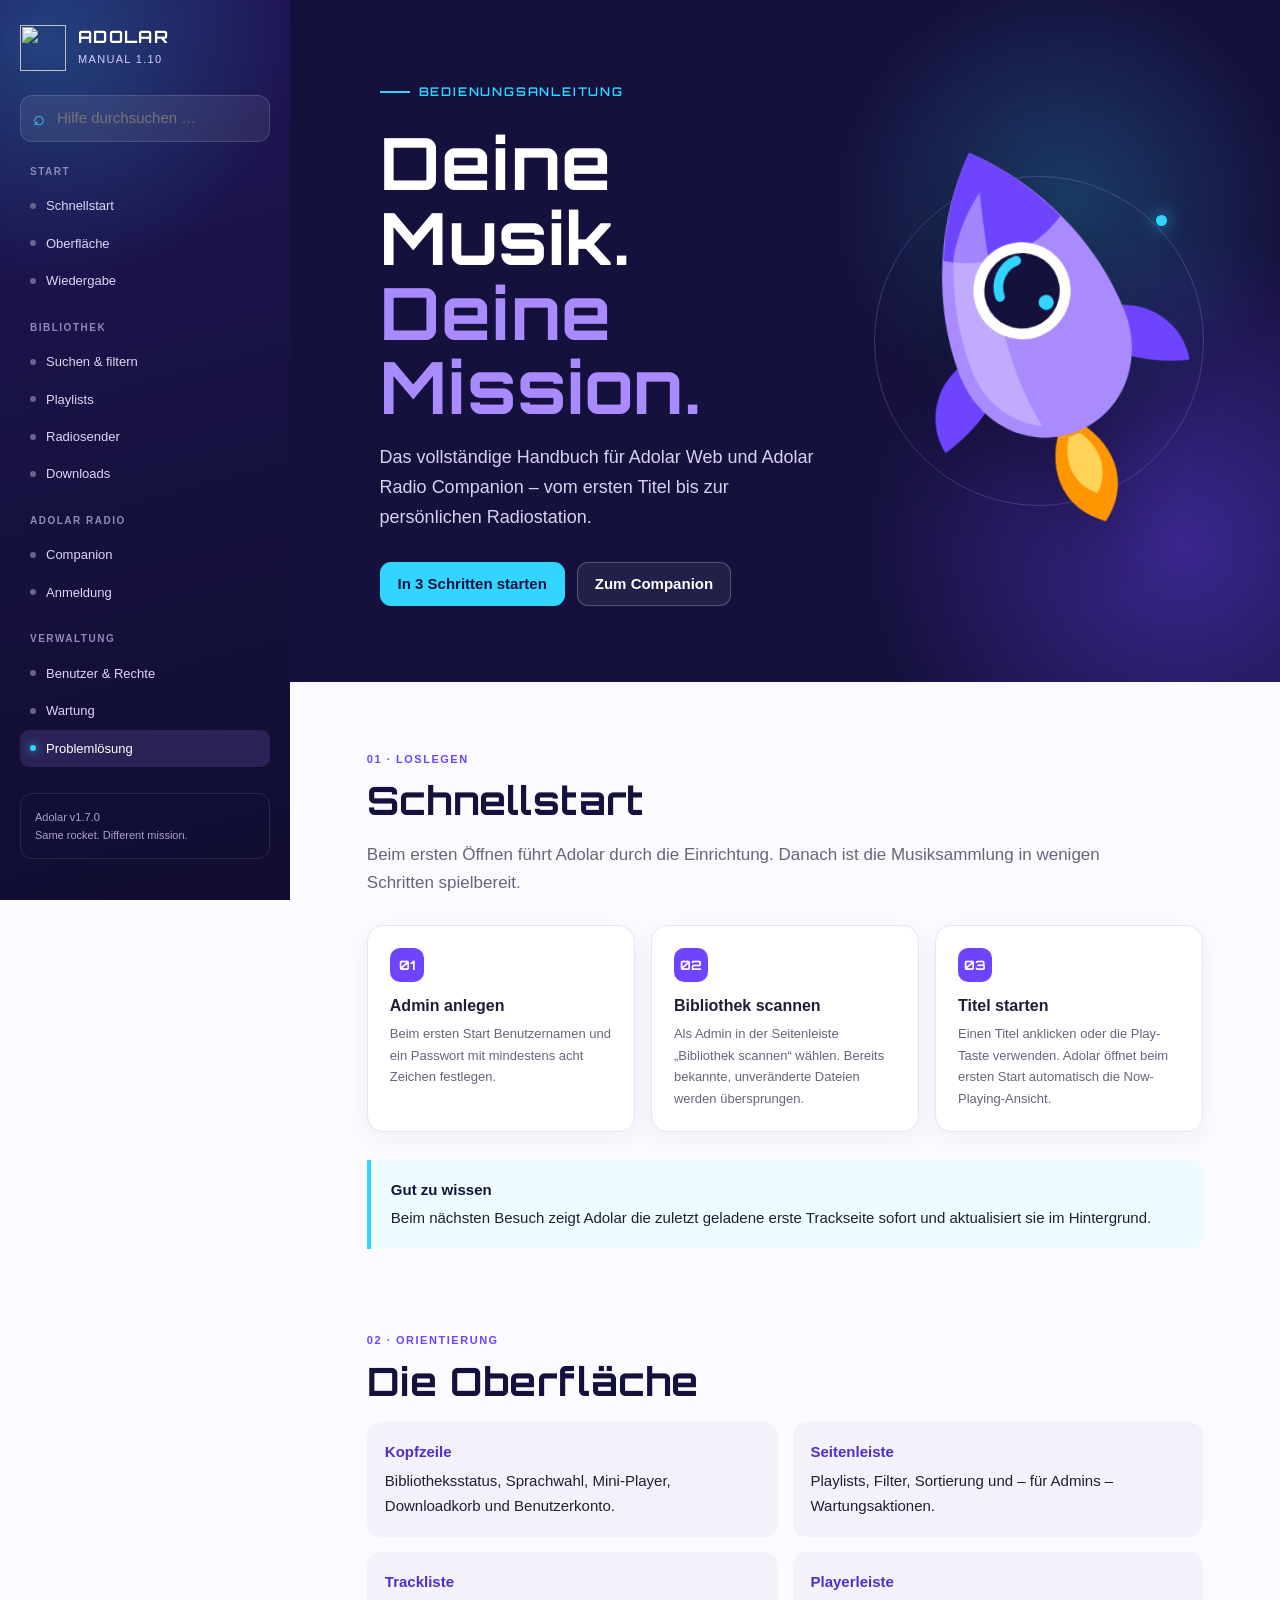
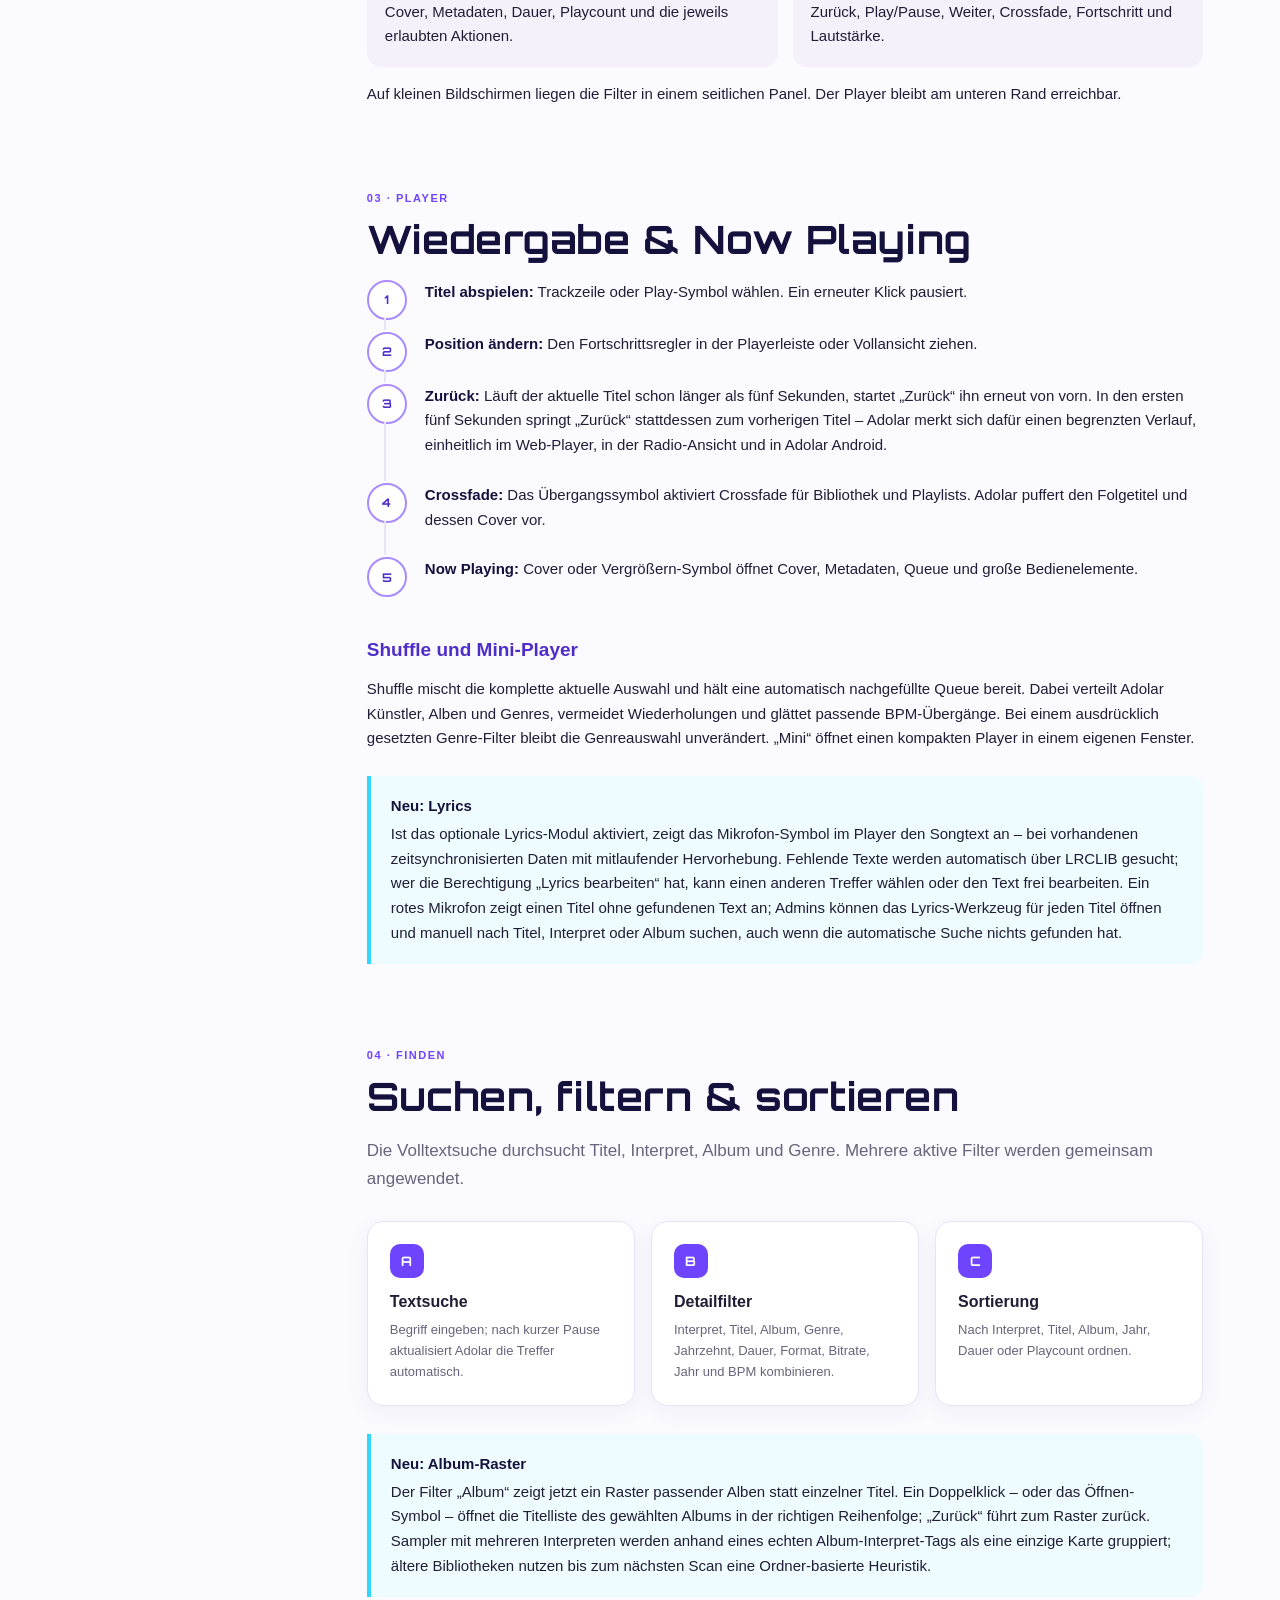
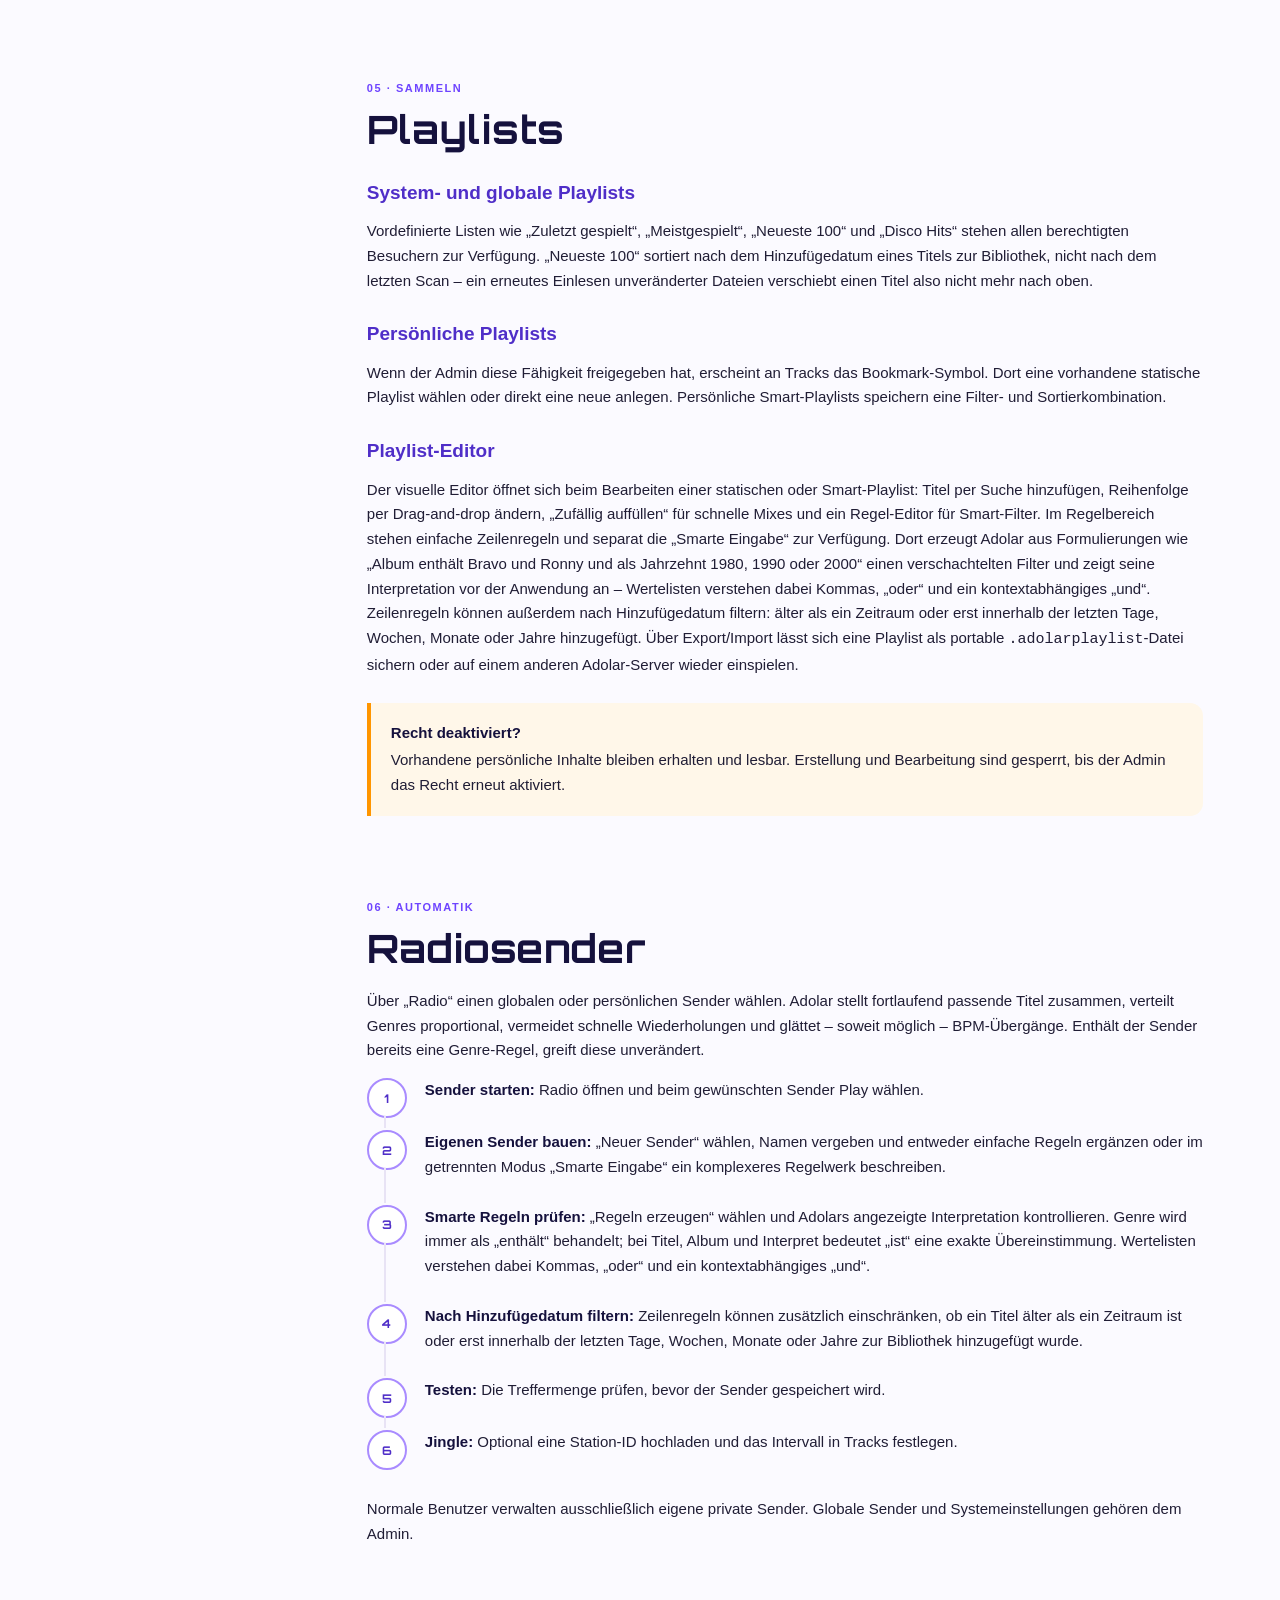
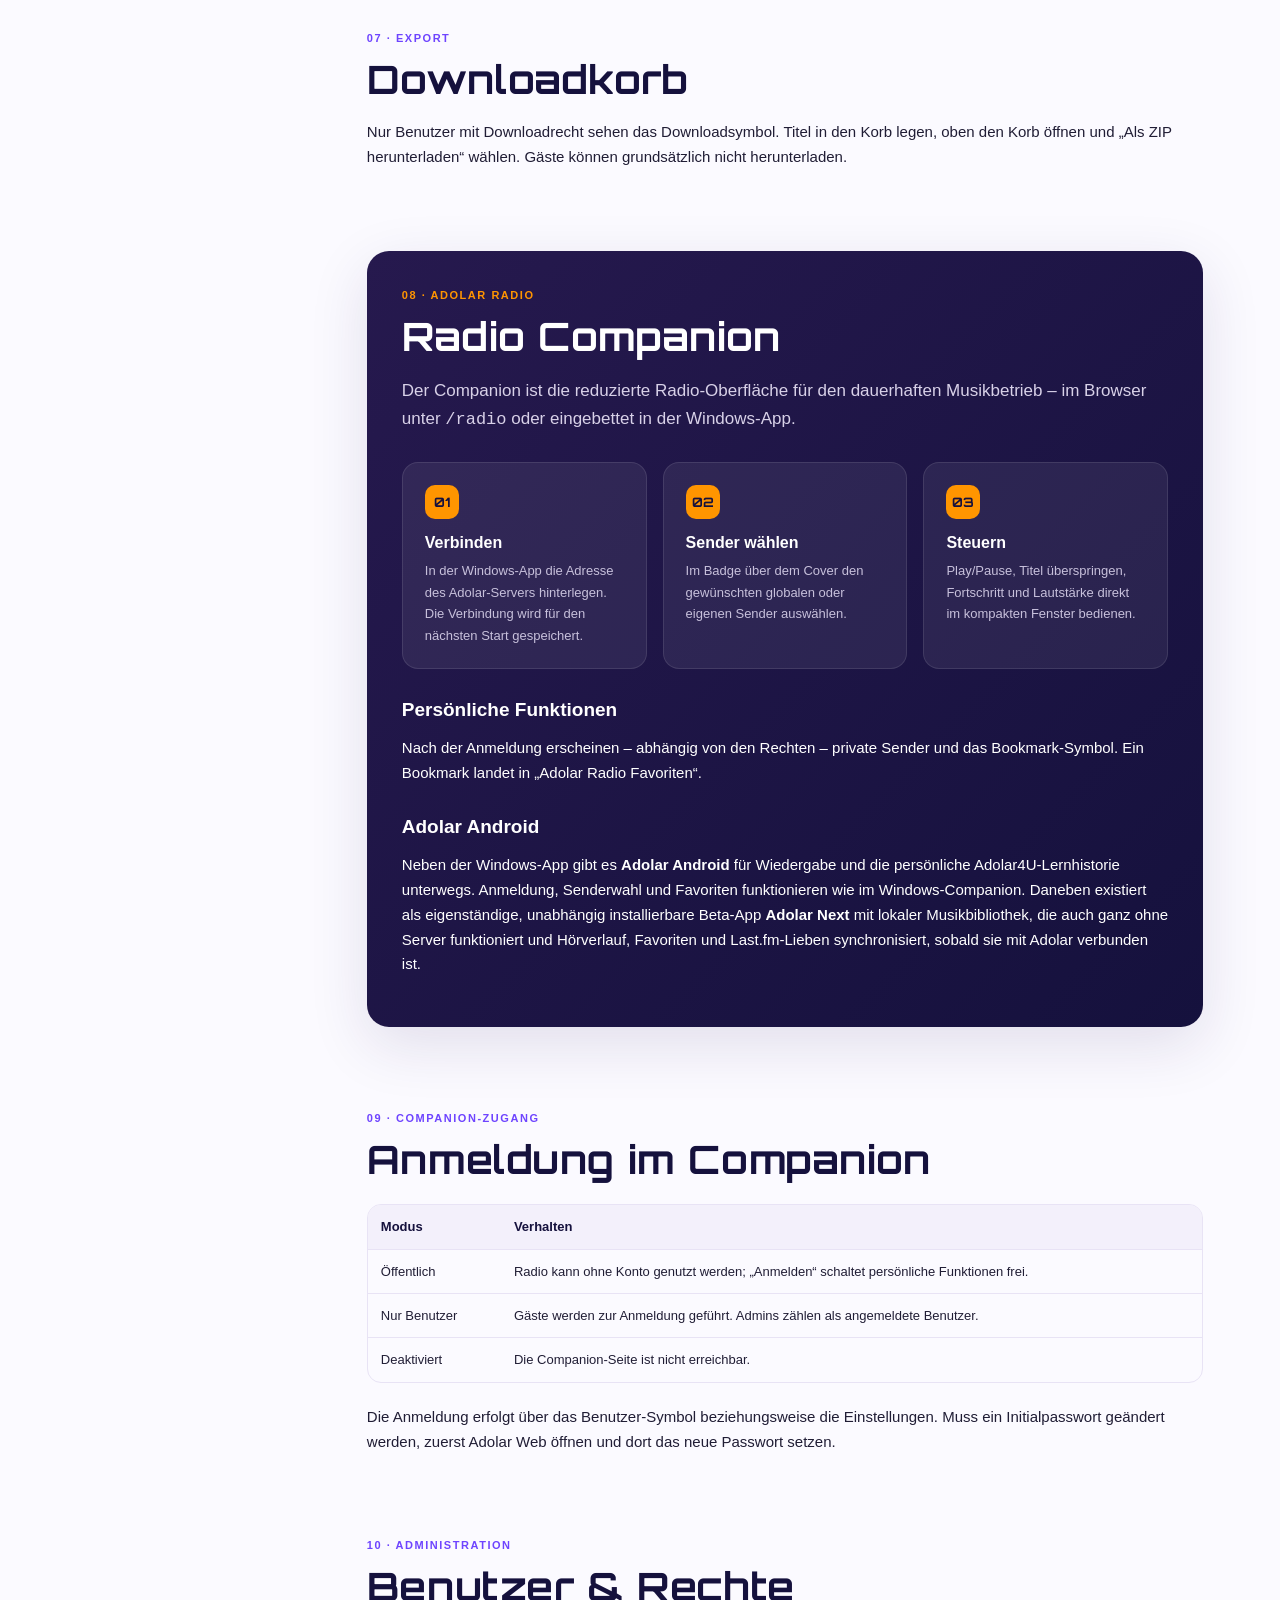
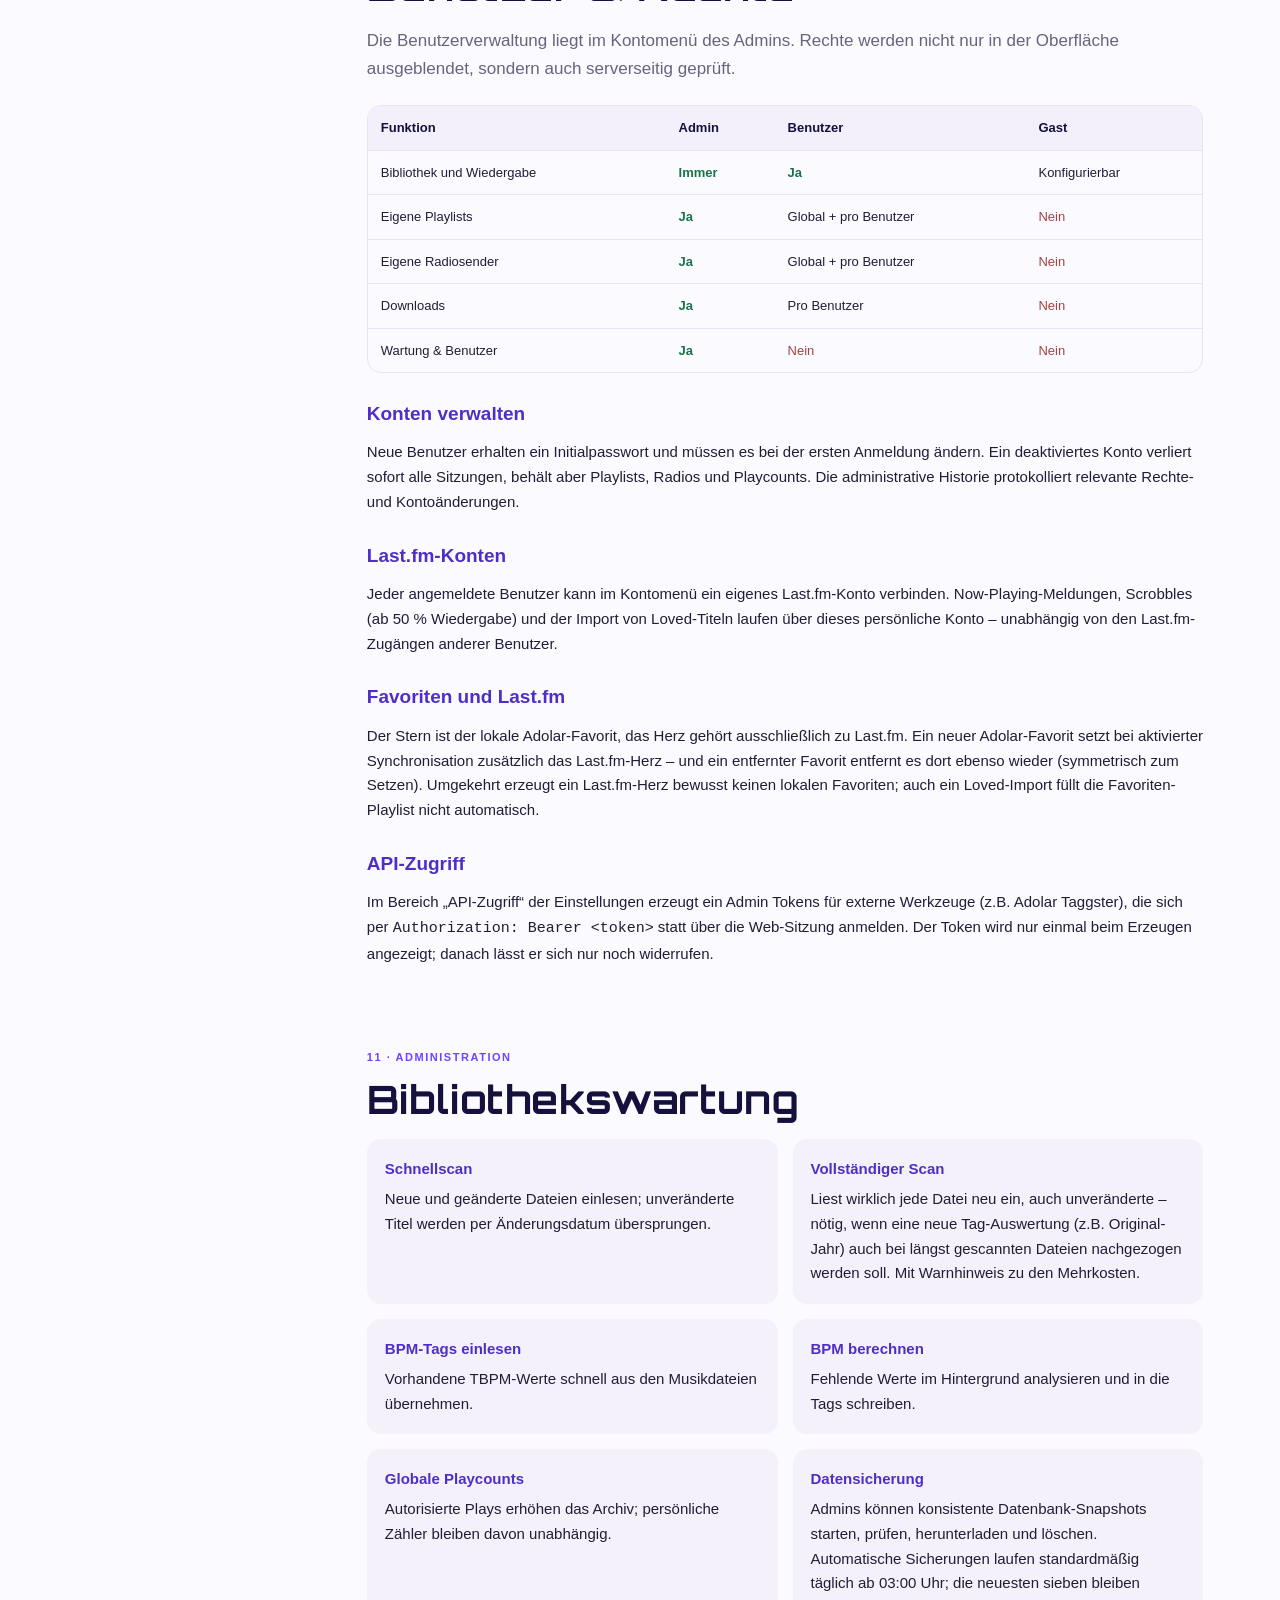
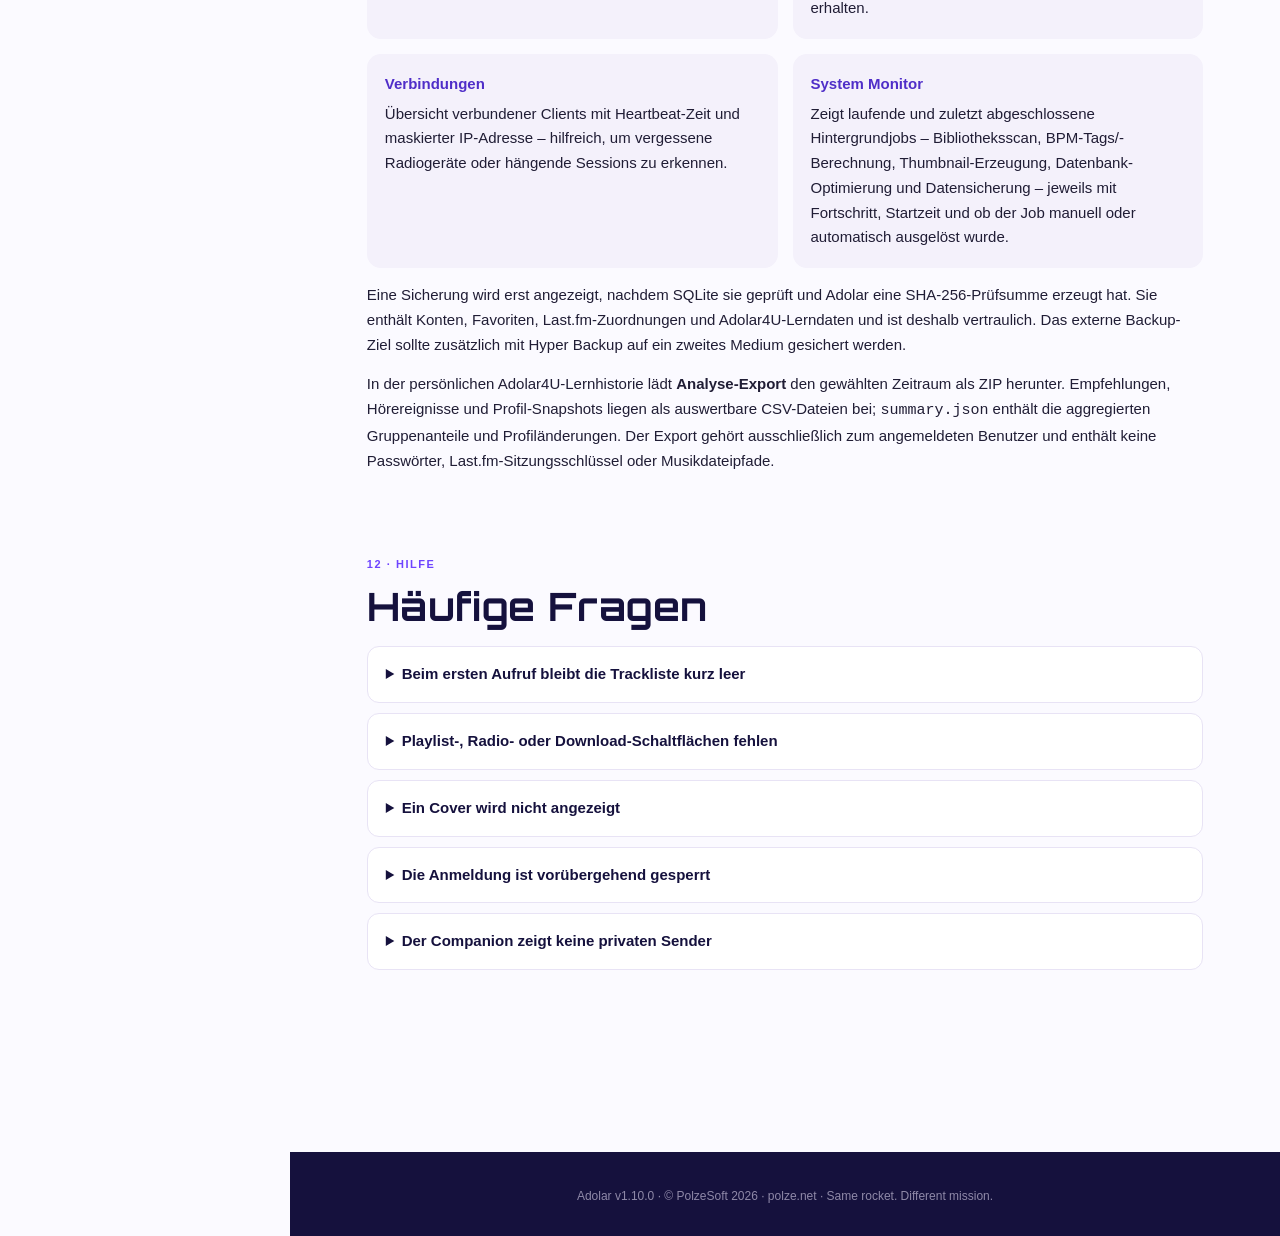
==== commit 6b41b6d5: "docs(manual): bump manual version to 1.10 Co-Authored-By: Claude Sonnet 5 <noreply@anthropic.com>" ====
--- a/hilfe/manual.html
+++ b/hilfe/manual.html
@@ -112,7 +112,7 @@
 <body>
 <div class="shell">
   <aside class="sidebar">
-    <div class="brand"><img src="../static/logo.svg" alt=""><div><div class="brand-name">ADOLAR</div><div class="brand-sub">Manual 1.9</div></div></div>
+    <div class="brand"><img src="../static/logo.svg" alt=""><div><div class="brand-name">ADOLAR</div><div class="brand-sub">Manual 1.10</div></div></div>
     <div class="search"><input id="help-search" type="search" placeholder="Hilfe durchsuchen …" aria-label="Handbuch durchsuchen"></div>
     <nav aria-label="Kapitel">
       <div class="nav-label">Start</div>
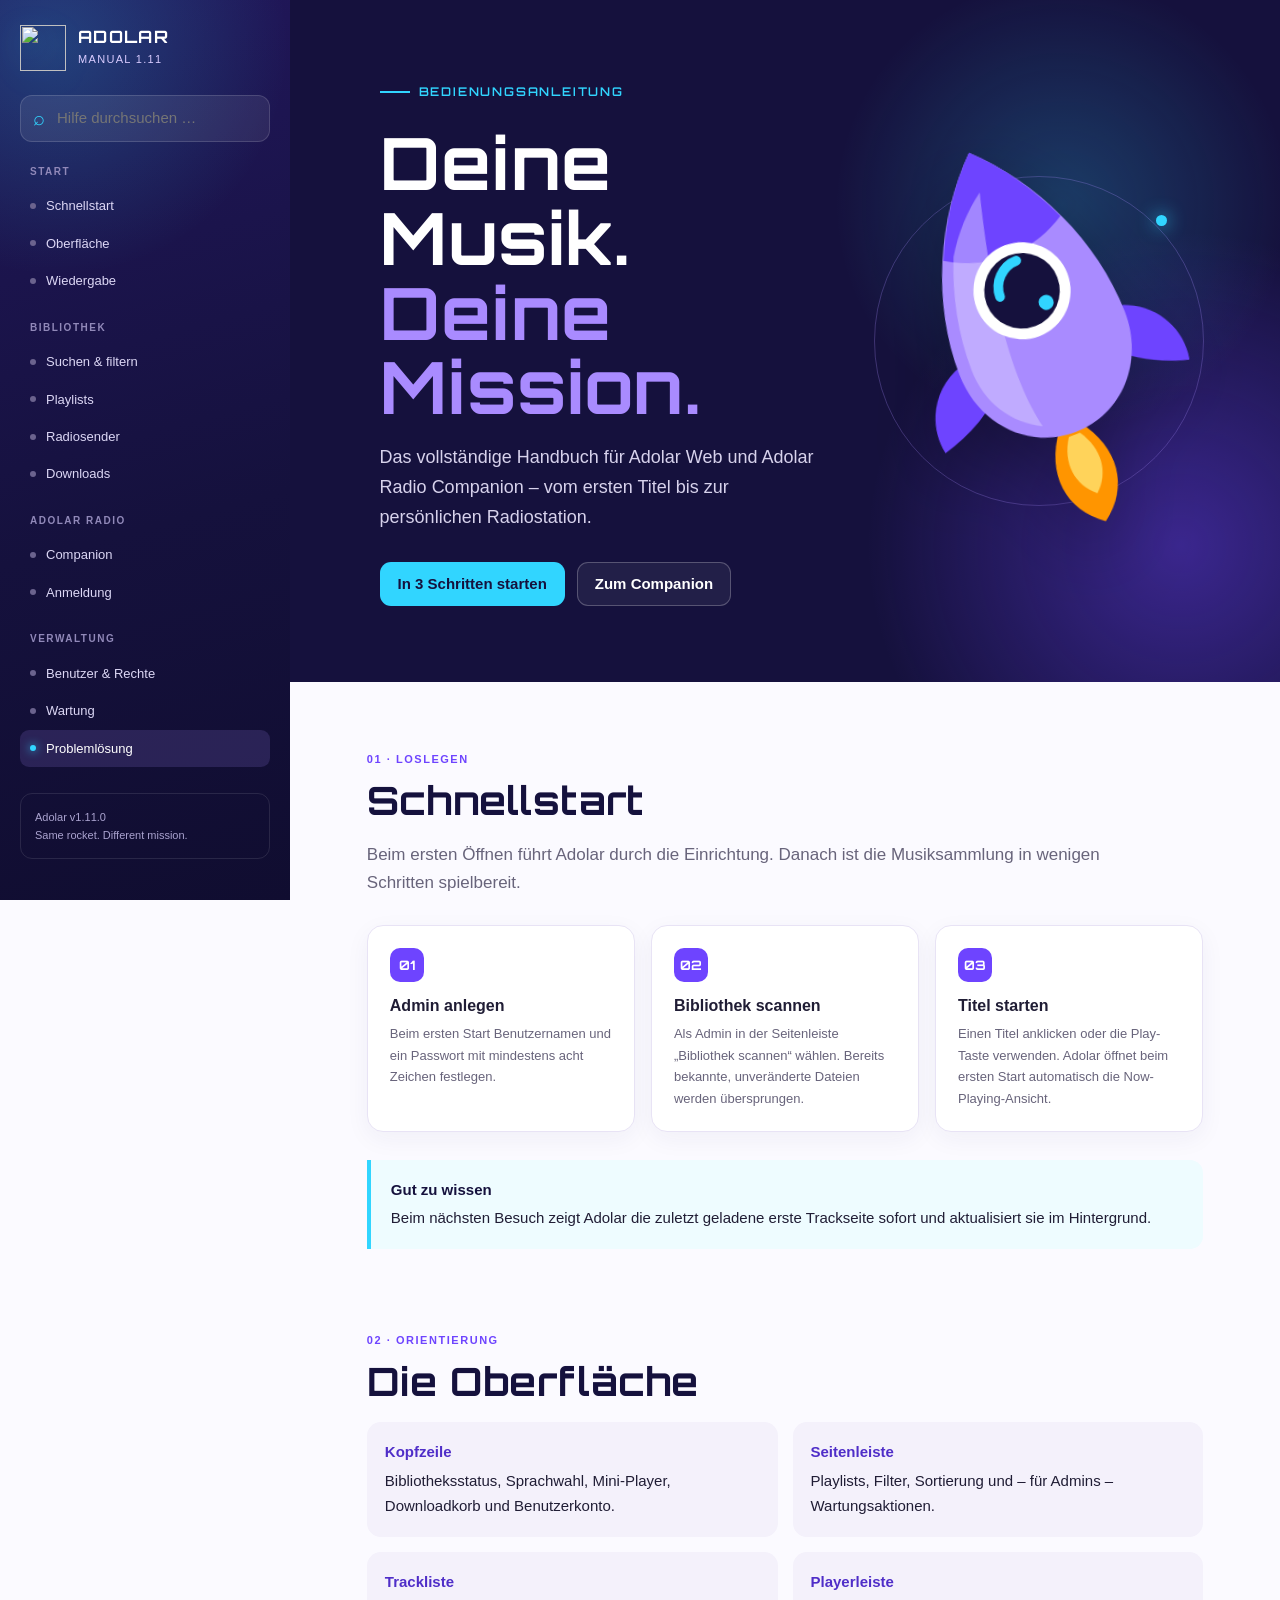
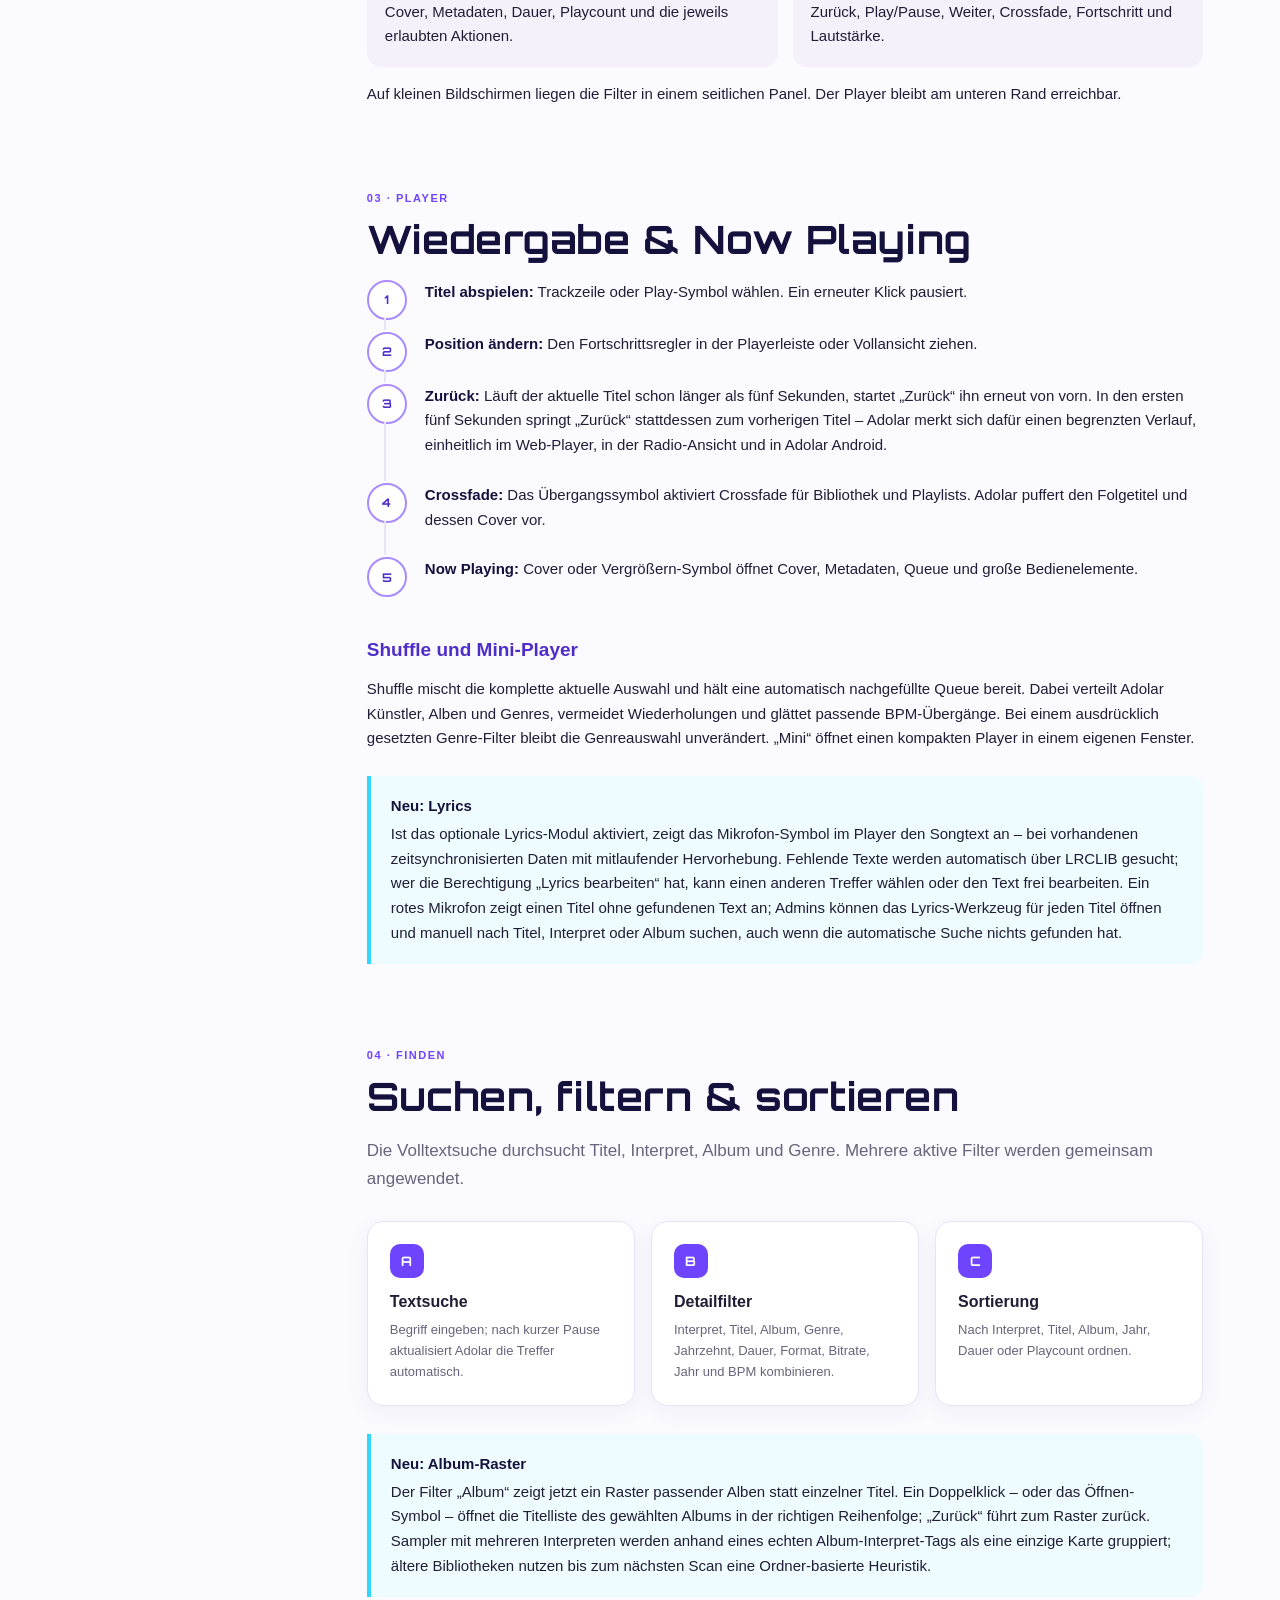
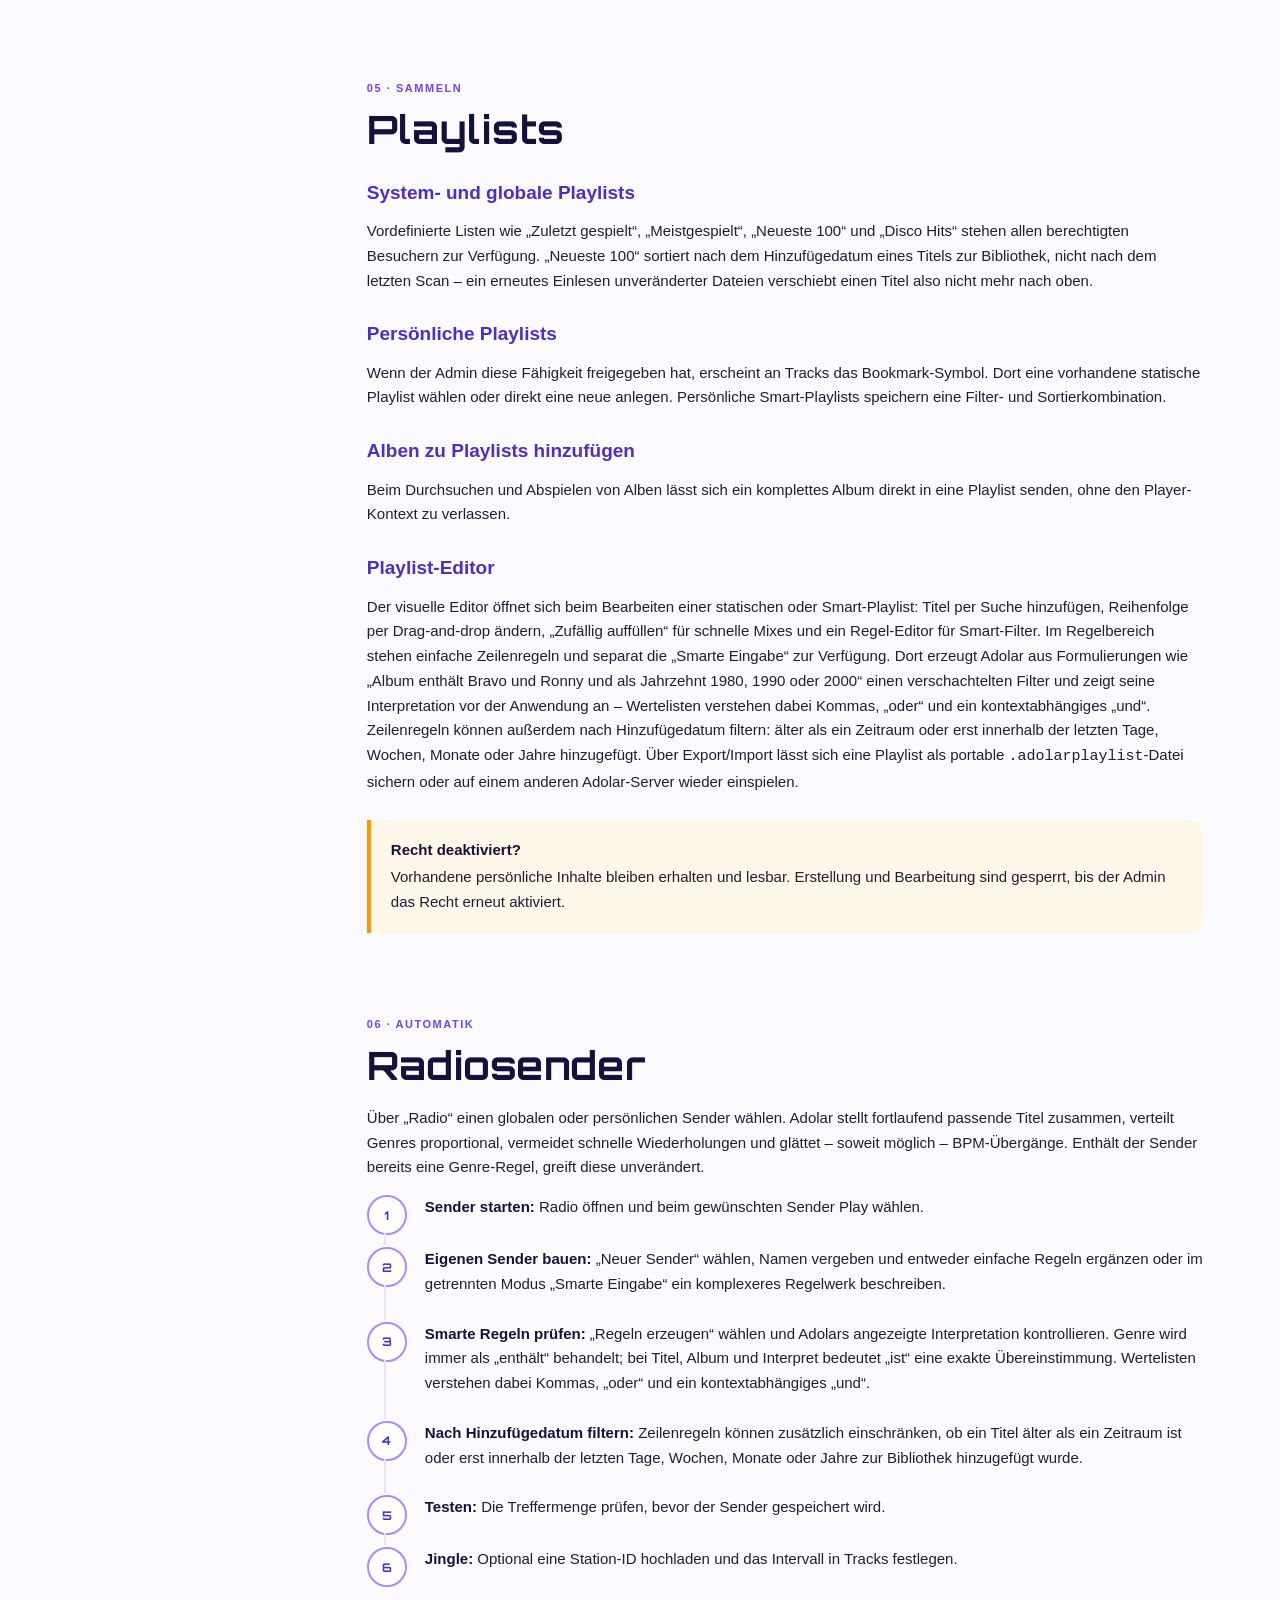
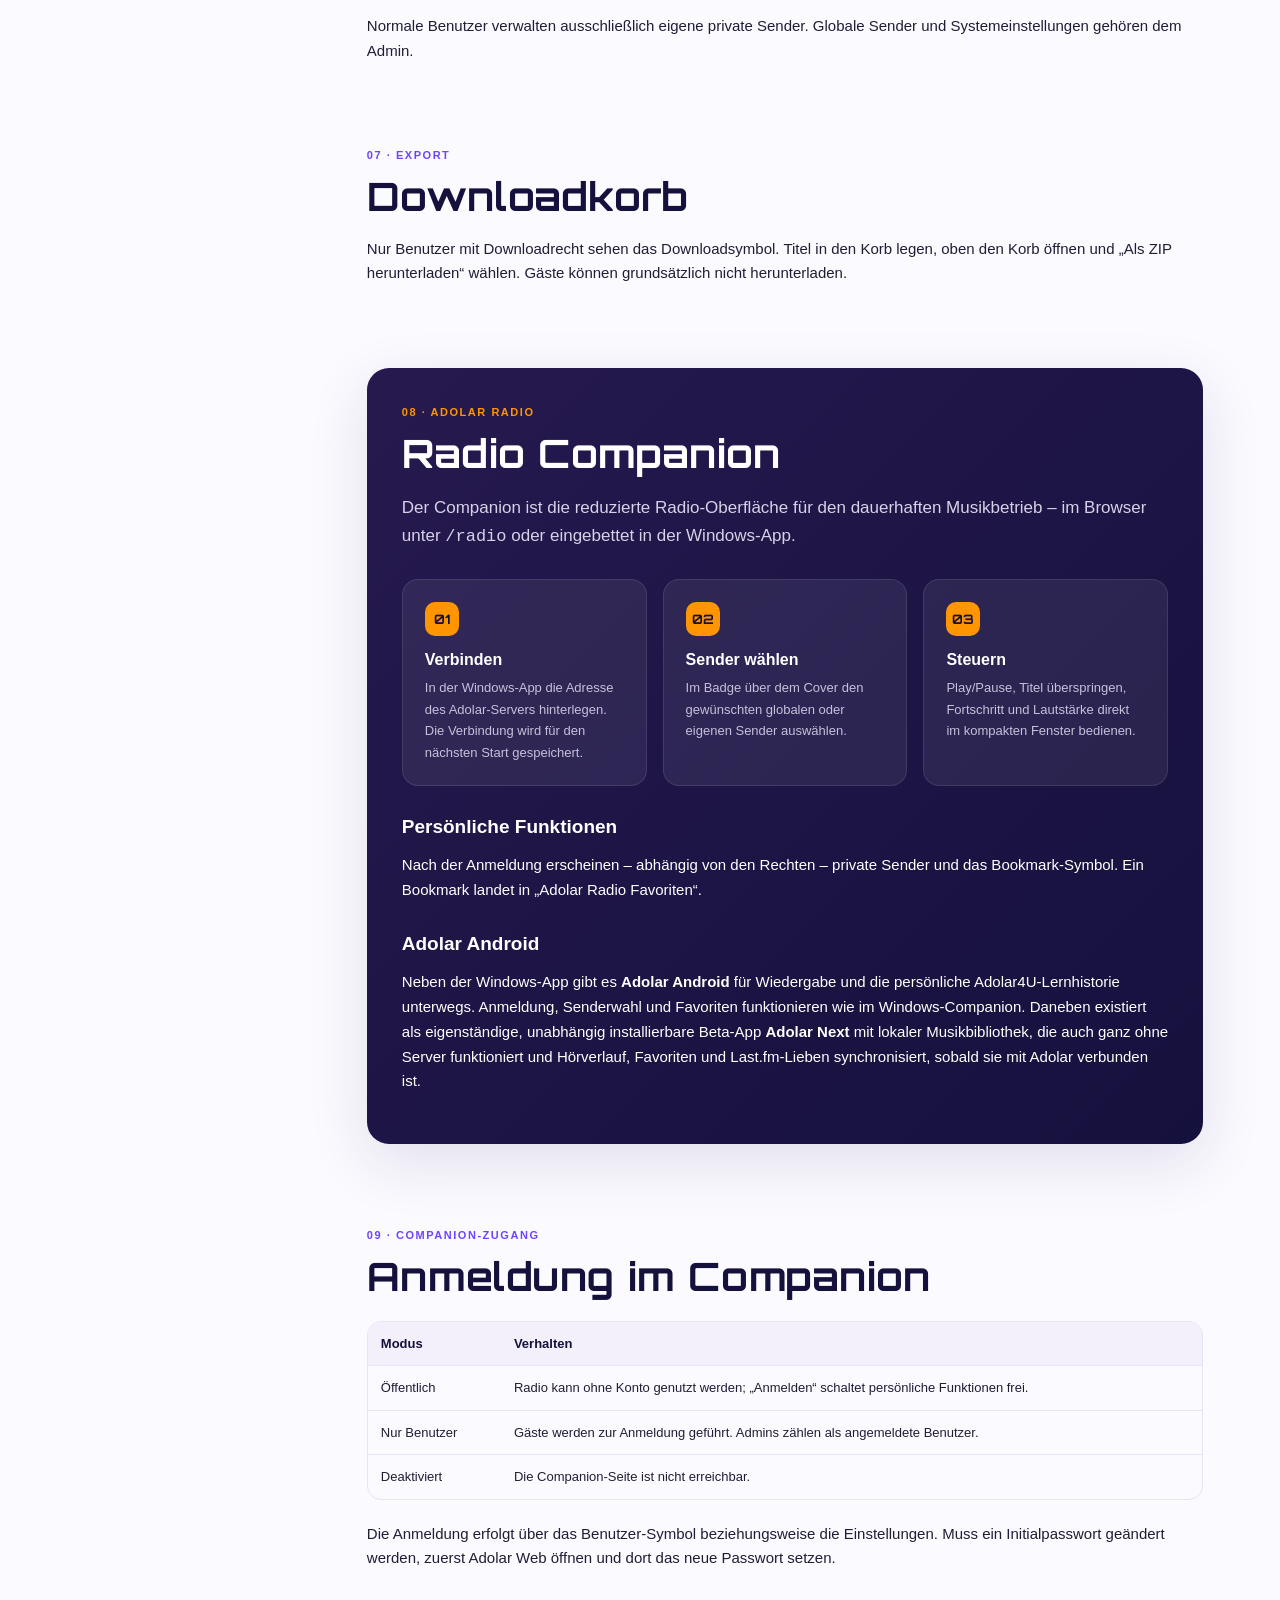
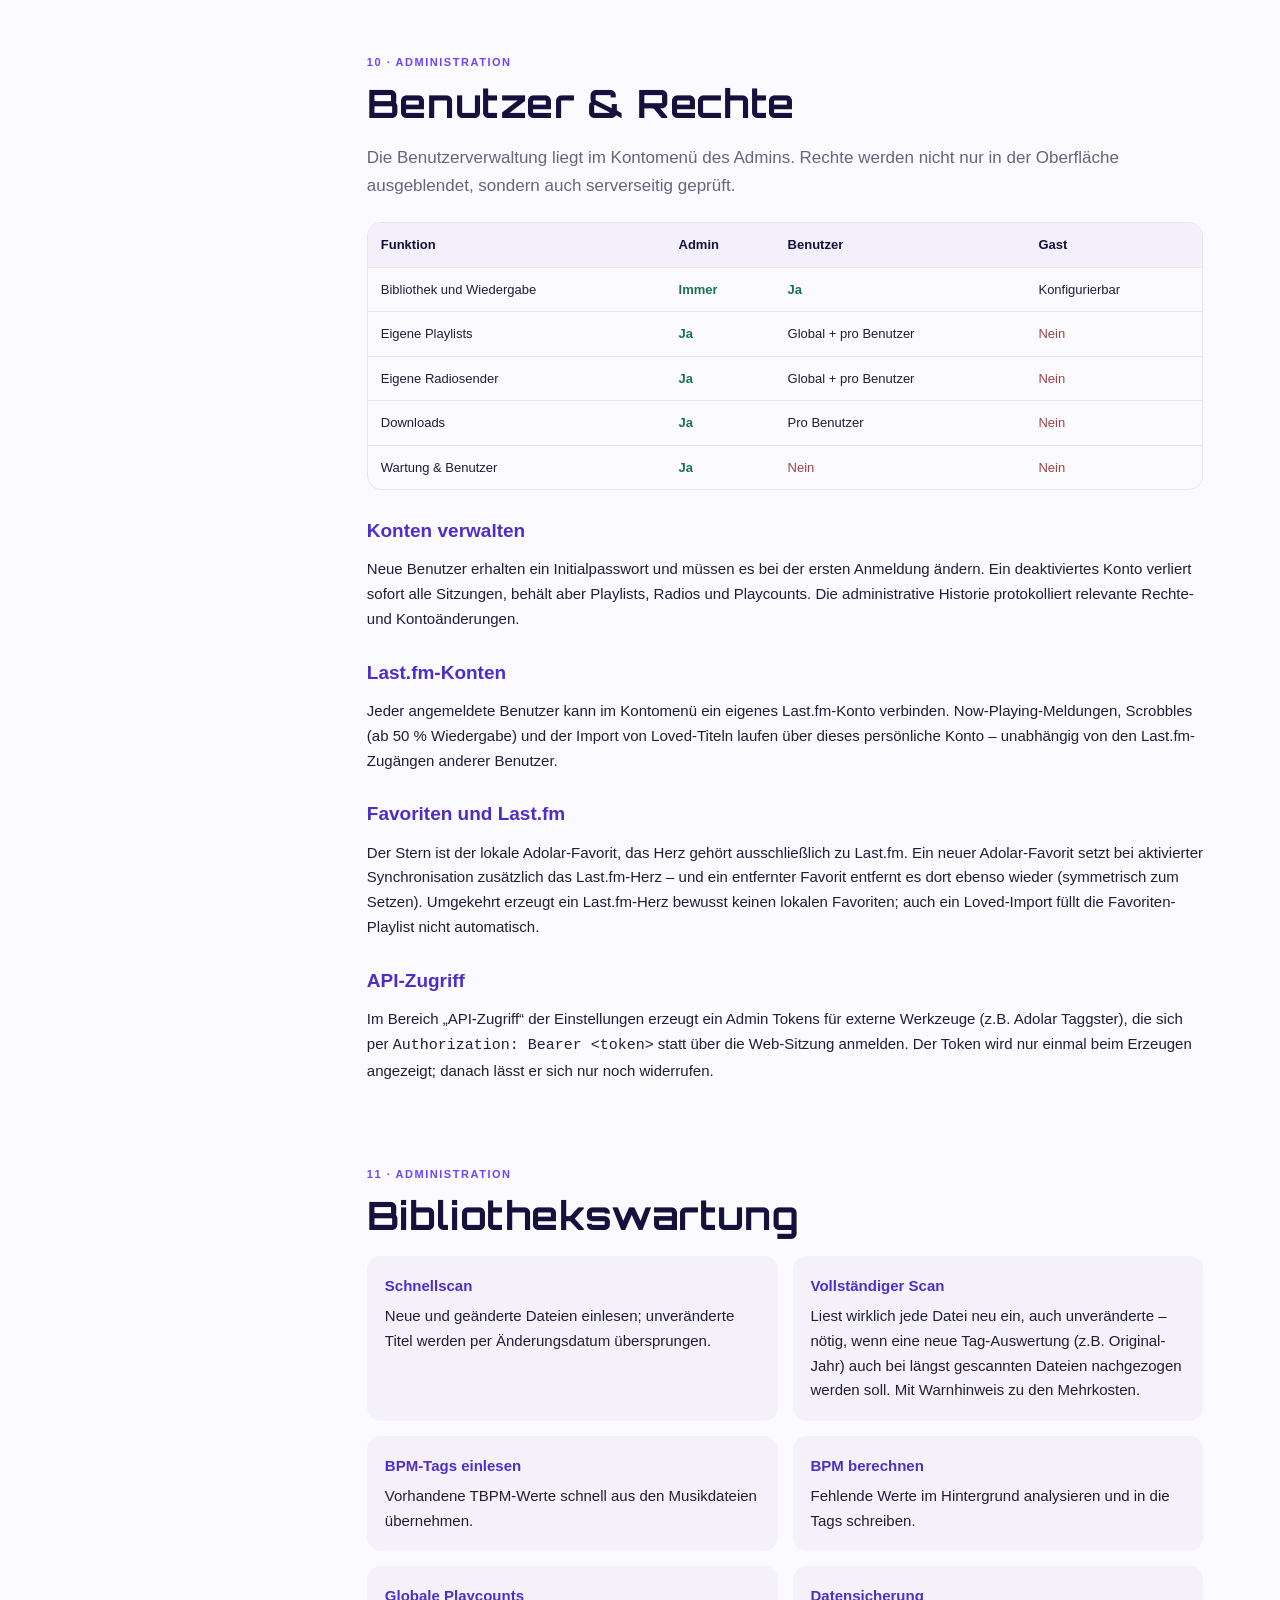
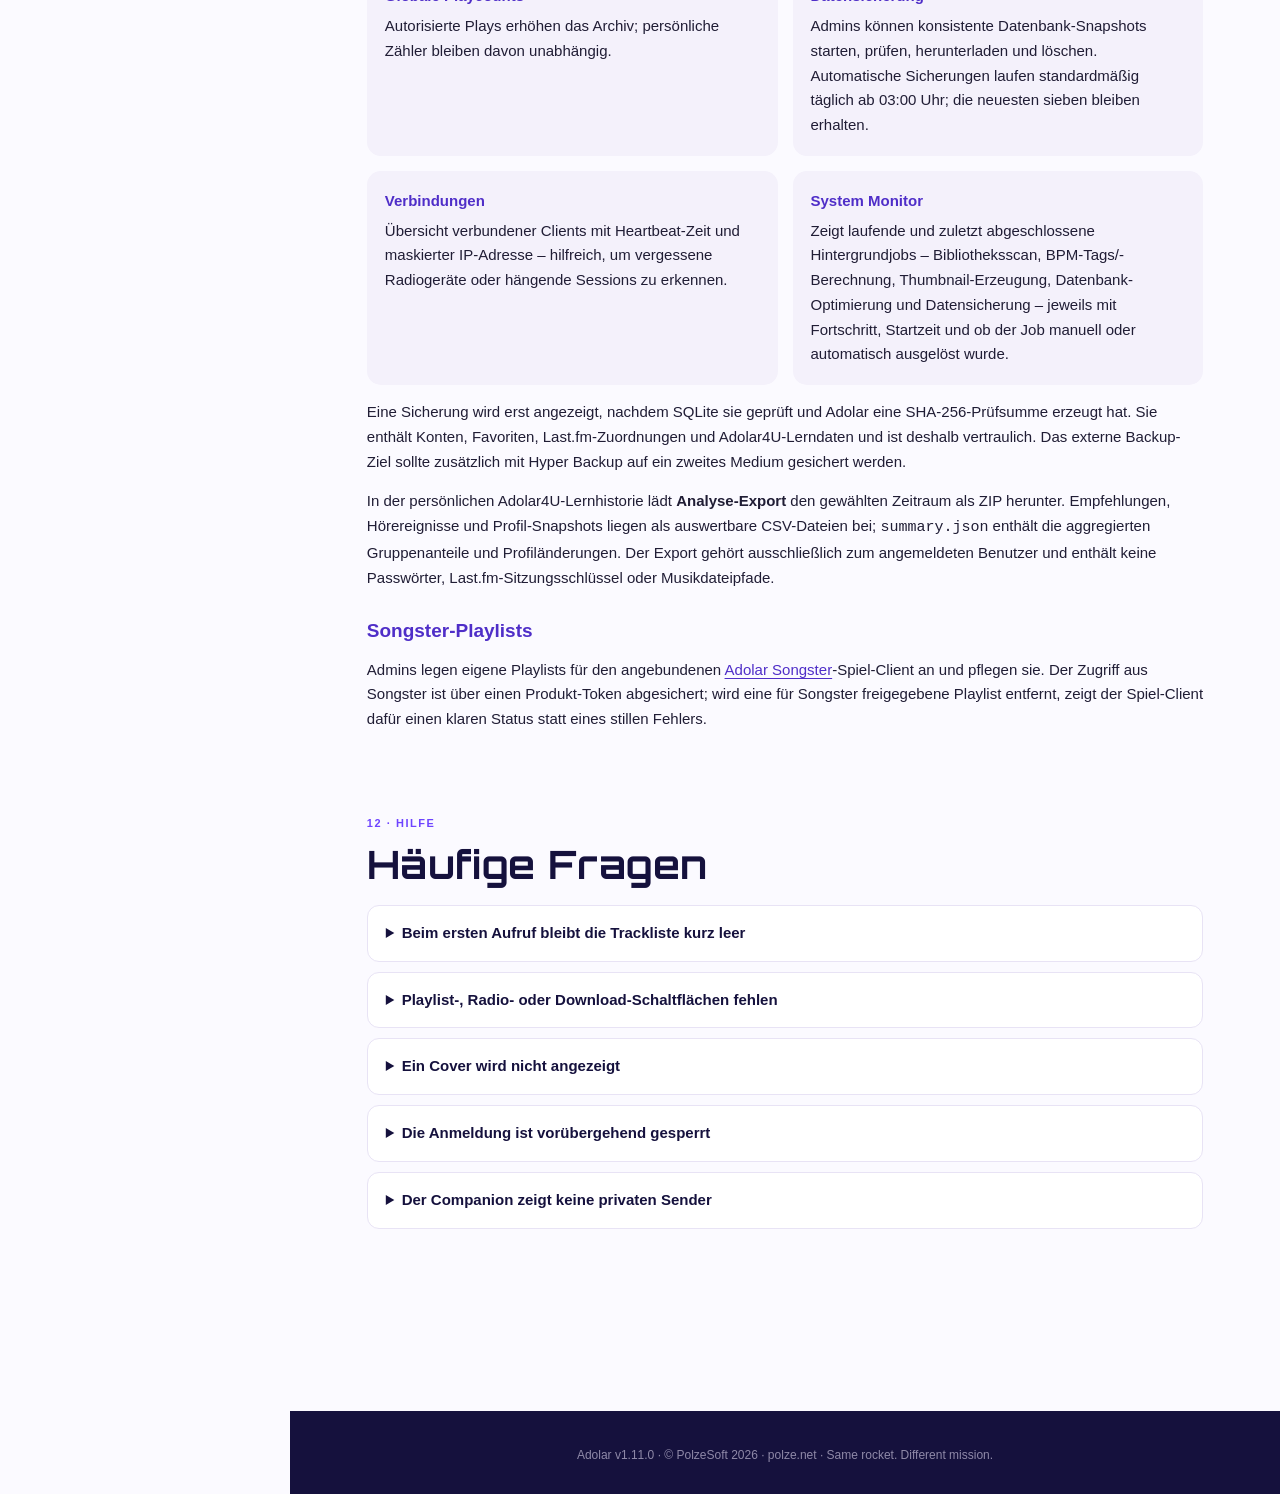
==== commit 12141c9b: "Handbuch auf v1.11 aktualisieren Neue Abschnitte zu "Alben zu Playlists hinzufügen" und "Songster-Pl" ====
--- a/hilfe/manual.html
+++ b/hilfe/manual.html
@@ -112,7 +112,7 @@
 <body>
 <div class="shell">
   <aside class="sidebar">
-    <div class="brand"><img src="../static/logo.svg" alt=""><div><div class="brand-name">ADOLAR</div><div class="brand-sub">Manual 1.10</div></div></div>
+    <div class="brand"><img src="../static/logo.svg" alt=""><div><div class="brand-name">ADOLAR</div><div class="brand-sub">Manual 1.11</div></div></div>
     <div class="search"><input id="help-search" type="search" placeholder="Hilfe durchsuchen …" aria-label="Handbuch durchsuchen"></div>
     <nav aria-label="Kapitel">
       <div class="nav-label">Start</div>
@@ -124,7 +124,7 @@
       <div class="nav-label">Verwaltung</div>
       <a href="#benutzer">Benutzer & Rechte</a><a href="#wartung">Wartung</a><a href="#probleme">Problemlösung</a>
     </nav>
-    <div class="side-foot">Adolar v1.7.0<br>Same rocket. Different mission.</div>
+    <div class="side-foot">Adolar v1.11.0<br>Same rocket. Different mission.</div>
   </aside>
 
   <main class="main">
@@ -175,10 +175,11 @@
         <div class="callout"><strong>Neu: Album-Raster</strong>Der Filter „Album“ zeigt jetzt ein Raster passender Alben statt einzelner Titel. Ein Doppelklick – oder das Öffnen-Symbol – öffnet die Titelliste des gewählten Albums in der richtigen Reihenfolge; „Zurück“ führt zum Raster zurück. Sampler mit mehreren Interpreten werden anhand eines echten Album-Interpret-Tags als eine einzige Karte gruppiert; ältere Bibliotheken nutzen bis zum nächsten Scan eine Ordner-basierte Heuristik.</div>
       </section>
 
-      <section id="playlists" data-search="playlist smart statisch bookmark favoriten löschen persönlich global editor dragdrop drag drop import export adolarplaylist wertelisten hinzugefügt datum">
+      <section id="playlists" data-search="playlist smart statisch bookmark favoriten löschen persönlich global editor dragdrop drag drop import export adolarplaylist wertelisten hinzugefügt datum album alben webplayer songster">
         <div class="kicker">05 · Sammeln</div><h2>Playlists</h2>
         <h3>System- und globale Playlists</h3><p>Vordefinierte Listen wie „Zuletzt gespielt“, „Meistgespielt“, „Neueste 100“ und „Disco Hits“ stehen allen berechtigten Besuchern zur Verfügung. „Neueste 100“ sortiert nach dem Hinzufügedatum eines Titels zur Bibliothek, nicht nach dem letzten Scan – ein erneutes Einlesen unveränderter Dateien verschiebt einen Titel also nicht mehr nach oben.</p>
         <h3>Persönliche Playlists</h3><p>Wenn der Admin diese Fähigkeit freigegeben hat, erscheint an Tracks das Bookmark-Symbol. Dort eine vorhandene statische Playlist wählen oder direkt eine neue anlegen. Persönliche Smart-Playlists speichern eine Filter- und Sortierkombination.</p>
+        <h3>Alben zu Playlists hinzufügen</h3><p>Beim Durchsuchen und Abspielen von Alben lässt sich ein komplettes Album direkt in eine Playlist senden, ohne den Player-Kontext zu verlassen.</p>
         <h3>Playlist-Editor</h3><p>Der visuelle Editor öffnet sich beim Bearbeiten einer statischen oder Smart-Playlist: Titel per Suche hinzufügen, Reihenfolge per Drag-and-drop ändern, „Zufällig auffüllen“ für schnelle Mixes und ein Regel-Editor für Smart-Filter. Im Regelbereich stehen einfache Zeilenregeln und separat die „Smarte Eingabe“ zur Verfügung. Dort erzeugt Adolar aus Formulierungen wie „Album enthält Bravo und Ronny und als Jahrzehnt 1980, 1990 oder 2000“ einen verschachtelten Filter und zeigt seine Interpretation vor der Anwendung an – Wertelisten verstehen dabei Kommas, „oder“ und ein kontextabhängiges „und“. Zeilenregeln können außerdem nach Hinzufügedatum filtern: älter als ein Zeitraum oder erst innerhalb der letzten Tage, Wochen, Monate oder Jahre hinzugefügt. Über Export/Import lässt sich eine Playlist als portable <code>.adolarplaylist</code>-Datei sichern oder auf einem anderen Adolar-Server wieder einspielen.</p>
         <div class="callout warning"><strong>Recht deaktiviert?</strong>Vorhandene persönliche Inhalte bleiben erhalten und lesbar. Erstellung und Bearbeitung sind gesperrt, bis der Admin das Recht erneut aktiviert.</div>
       </section>
@@ -215,11 +216,12 @@
         <h3>API-Zugriff</h3><p>Im Bereich „API-Zugriff“ der Einstellungen erzeugt ein Admin Tokens für externe Werkzeuge (z.B. Adolar Taggster), die sich per <code>Authorization: Bearer &lt;token&gt;</code> statt über die Web-Sitzung anmelden. Der Token wird nur einmal beim Erzeugen angezeigt; danach lässt er sich nur noch widerrufen.</p>
       </section>
 
-      <section id="wartung" data-search="wartung admin scan bpm tags lastfm playcount archiv backup datensicherung usb verbindungen clients ip system monitor jobs hintergrund">
+      <section id="wartung" data-search="wartung admin scan bpm tags lastfm playcount archiv backup datensicherung usb verbindungen clients ip system monitor jobs hintergrund songster playlist token spiel-client">
         <div class="kicker">11 · Administration</div><h2>Bibliothekswartung</h2>
         <div class="ui-map"><div class="ui-item"><b>Schnellscan</b>Neue und geänderte Dateien einlesen; unveränderte Titel werden per Änderungsdatum übersprungen.</div><div class="ui-item"><b>Vollständiger Scan</b>Liest wirklich jede Datei neu ein, auch unveränderte – nötig, wenn eine neue Tag-Auswertung (z.B. Original-Jahr) auch bei längst gescannten Dateien nachgezogen werden soll. Mit Warnhinweis zu den Mehrkosten.</div><div class="ui-item"><b>BPM-Tags einlesen</b>Vorhandene TBPM-Werte schnell aus den Musikdateien übernehmen.</div><div class="ui-item"><b>BPM berechnen</b>Fehlende Werte im Hintergrund analysieren und in die Tags schreiben.</div><div class="ui-item"><b>Globale Playcounts</b>Autorisierte Plays erhöhen das Archiv; persönliche Zähler bleiben davon unabhängig.</div><div class="ui-item"><b>Datensicherung</b>Admins können konsistente Datenbank-Snapshots starten, prüfen, herunterladen und löschen. Automatische Sicherungen laufen standardmäßig täglich ab 03:00 Uhr; die neuesten sieben bleiben erhalten.</div><div class="ui-item"><b>Verbindungen</b>Übersicht verbundener Clients mit Heartbeat-Zeit und maskierter IP-Adresse – hilfreich, um vergessene Radiogeräte oder hängende Sessions zu erkennen.</div><div class="ui-item"><b>System Monitor</b>Zeigt laufende und zuletzt abgeschlossene Hintergrundjobs – Bibliotheksscan, BPM-Tags/-Berechnung, Thumbnail-Erzeugung, Datenbank-Optimierung und Datensicherung – jeweils mit Fortschritt, Startzeit und ob der Job manuell oder automatisch ausgelöst wurde.</div></div>
         <p>Eine Sicherung wird erst angezeigt, nachdem SQLite sie geprüft und Adolar eine SHA-256-Prüfsumme erzeugt hat. Sie enthält Konten, Favoriten, Last.fm-Zuordnungen und Adolar4U-Lerndaten und ist deshalb vertraulich. Das externe Backup-Ziel sollte zusätzlich mit Hyper Backup auf ein zweites Medium gesichert werden.</p>
         <p>In der persönlichen Adolar4U-Lernhistorie lädt <b>Analyse-Export</b> den gewählten Zeitraum als ZIP herunter. Empfehlungen, Hörereignisse und Profil-Snapshots liegen als auswertbare CSV-Dateien bei; <code>summary.json</code> enthält die aggregierten Gruppenanteile und Profiländerungen. Der Export gehört ausschließlich zum angemeldeten Benutzer und enthält keine Passwörter, Last.fm-Sitzungsschlüssel oder Musikdateipfade.</p>
+        <h3>Songster-Playlists</h3><p>Admins legen eigene Playlists für den angebundenen <a href="adolar-songster.html">Adolar Songster</a>-Spiel-Client an und pflegen sie. Der Zugriff aus Songster ist über einen Produkt-Token abgesichert; wird eine für Songster freigegebene Playlist entfernt, zeigt der Spiel-Client dafür einen klaren Status statt eines stillen Fehlers.</p>
       </section>
 
       <section id="probleme" data-search="probleme fehler langsam kein cover kein download login gesperrt ton">
@@ -231,7 +233,7 @@
         <details><summary>Der Companion zeigt keine privaten Sender</summary><p>Im Companion anmelden und prüfen lassen, ob das Recht „Eigene Radiosender“ aktiv ist. Private Sender anderer Benutzer bleiben unsichtbar.</p></details>
       </section>
     </div>
-    <footer>Adolar v1.10.0 · © PolzeSoft 2026 · polze.net · Same rocket. Different mission.</footer>
+    <footer>Adolar v1.11.0 · © PolzeSoft 2026 · polze.net · Same rocket. Different mission.</footer>
   </main>
 </div>
 <script>
